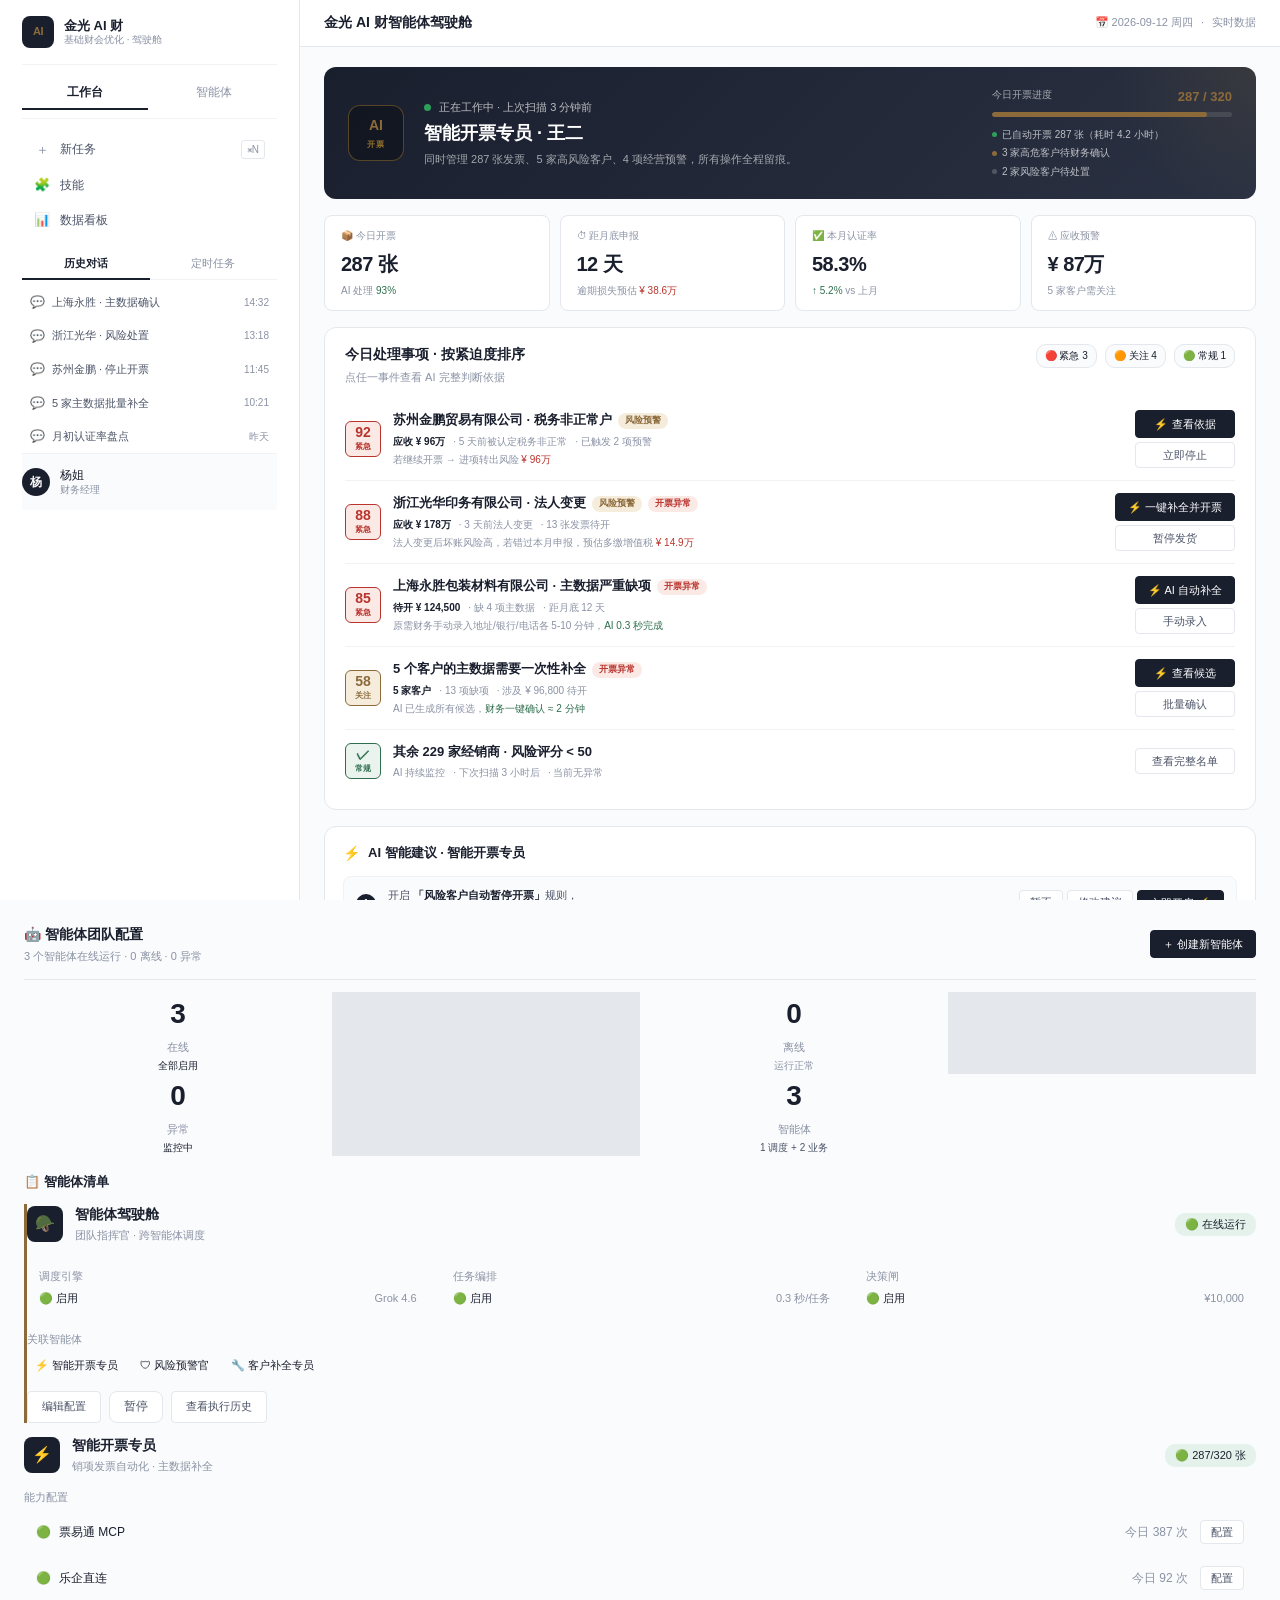
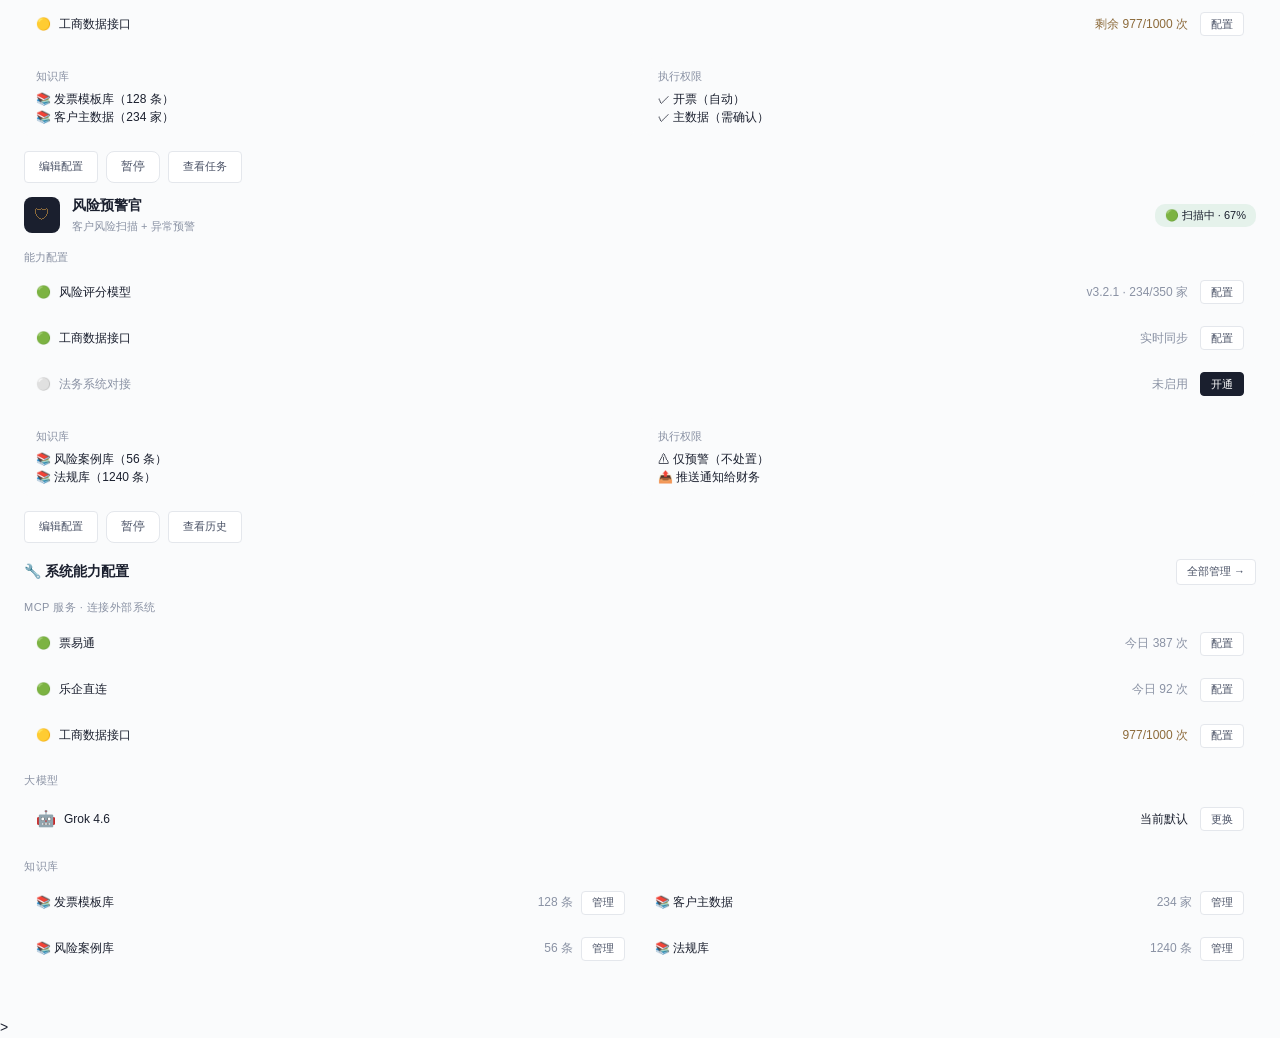
==== demos/jinguang.html @ 971f6abb "金光集团 AI 财会优化 Demo 3 个核心场景（参考 2026-09-02 会议纪要）： 1. 客户信息补全（智能开票专员） 2. 自动开票（智能开票专员） 3. 公司风险监控（风险预警官）  技" ====
<!DOCTYPE html>
<html lang="zh-CN">
<head>
<meta charset="UTF-8" />
<meta name="viewport" content="width=device-width, initial-scale=1.0" />
<title>金光集团 · 基础财会优化 Demo</title>
<link rel="stylesheet" href="../shared/style.css" />
<style>
/* ========== 左右分栏布局 ========== */
.demo-layout {
  display: grid;
  grid-template-columns: 300px 1fr;
  height: calc(100vh - 0px);
  background: var(--canvas);
}

/* ===== 左侧栏 ===== */
.demo-sidebar {
  background: var(--paper);
  border-right: 1px solid var(--line);
  display: flex;
  flex-direction: column;
  overflow-y: auto;
  padding: 0 22px;
}
.sidebar-brand {
  padding: 16px 0;
  border-bottom: 1px solid var(--line-2);
  display: flex; align-items: center; gap: 10px;
}
.sidebar-brand-icon {
  width: 32px; height: 32px;
  background: var(--ink-1);
  border-radius: 8px;
  display: flex; align-items: center; justify-content: center;
  color: var(--brass);
  font-size: 11px; font-weight: 700;
  letter-spacing: -0.5px;
}
.sidebar-brand-text { display: flex; flex-direction: column; line-height: 1.2; }
.sidebar-brand-name { font-size: 13px; font-weight: 600; color: var(--ink-1); }
.sidebar-brand-sub { font-size: 10px; color: var(--ink-3); margin-top: 1px; }

.workspace-shortcuts {
  padding: 10px 0 4px;
  display: flex;
  flex-direction: column;
  gap: 1px;
}
.shortcut-item {
  display: flex;
  align-items: center;
  gap: 10px;
  padding: 7px 12px;
  border-radius: var(--r);
  font-size: 12px;
  color: var(--ink-2);
  cursor: pointer;
  transition: all 0.15s;
}
.shortcut-item:hover {
  background: var(--canvas);
  color: var(--ink-1);
}
.shortcut-icon {
  width: 16px;
  text-align: center;
  font-size: 13px;
  color: var(--ink-3);
  flex-shrink: 0;
}
.shortcut-item:hover .shortcut-icon { color: var(--ink-1); }
.shortcut-text {
  flex: 1;
  white-space: nowrap;
  overflow: hidden;
  text-overflow: ellipsis;
}
.shortcut-kbd {
  font-size: 10px;
  color: var(--ink-3);
  padding: 1px 5px;
  border: 1px solid var(--line);
  border-radius: 3px;
  background: var(--paper);
  flex-shrink: 0;
}

/* 工作台子切换：历史对话 / 定时任务 */
.sidebar-subsection { padding: 8px 0 0; }
.subsection-tabs {
  display: flex;
  gap: 0;
  border-bottom: 1px solid var(--line-2);
  margin-bottom: 6px;
}
.sub-tab {
  flex: 1;
  padding: 6px 0;
  font-size: 11px;
  color: var(--ink-3);
  text-align: center;
  cursor: pointer;
  border-bottom: 2px solid transparent;
  margin-bottom: -1px;
}
.sub-tab:hover { color: var(--ink-2); }
.sub-tab.active {
  color: var(--ink-1);
  font-weight: 600;
  border-bottom-color: var(--ink-1);
}
.sub-tab-panel { display: flex; flex-direction: column; gap: 1px; }
.sub-tab-panel:not(.active) { display: none; }
.sub-tab-item {
  display: flex;
  align-items: center;
  gap: 8px;
  padding: 7px 8px;
  border-radius: var(--r-sm);
  font-size: 11px;
  color: var(--ink-2);
  cursor: pointer;
  transition: all 0.15s;
}
.sub-tab-item:hover { background: var(--canvas); color: var(--ink-1); }
.sub-tab-icon {
  font-size: 12px;
  width: 14px;
  text-align: center;
  flex-shrink: 0;
}
.sub-tab-item > span:nth-child(2) {
  flex: 1;
  white-space: nowrap;
  overflow: hidden;
  text-overflow: ellipsis;
}
.sub-tab-time {
  font-size: 10px;
  color: var(--ink-3);
  flex-shrink: 0;
}

.sidebar-mode {
  padding: 12px 0 8px;
  display: flex; gap: 4px;
  background: transparent;
  border-bottom: 1px solid var(--line-2);
  margin-bottom: 4px;
}
.mode-btn {
  flex: 1;
  padding: 6px 0;
  font-size: 12px;
  background: transparent;
  border: none;
  border-bottom: 2px solid transparent;
  border-radius: 0;
  cursor: pointer;
  color: var(--ink-3);
  text-align: center;
  font-weight: 500;
}
.mode-btn.active {
  background: transparent;
  border-bottom-color: var(--ink-1);
  color: var(--ink-1);
  font-weight: 600;
}

.sidebar-section {
  padding: 14px 0 6px;
  font-size: 10px;
  color: var(--ink-3);
  letter-spacing: 0.5px;
  text-transform: uppercase;
  font-weight: 600;
}

.agent-list {
  padding: 0 8px;
  display: flex; flex-direction: column; gap: 2px;
}
.agent-item {
  display: flex; align-items: center; gap: 10px;
  padding: 10px 8px;
  border-radius: var(--r);
  cursor: pointer;
  transition: all 0.15s;
  position: relative;
}
.agent-item:hover { background: var(--canvas); }
.agent-item.active {
  background: var(--line-2);
}
.agent-item.active::before {
  content: '';
  position: absolute;
  left: 0; top: 8px; bottom: 8px;
  width: 3px;
  background: var(--ink-1);
  border-radius: 0 2px 2px 0;
}
.agent-item-icon {
  width: 32px; height: 32px;
  border-radius: var(--r-sm);
  background: var(--canvas);
  display: flex; align-items: center; justify-content: center;
  font-size: 16px;
  flex-shrink: 0;
}
.agent-item-info { flex: 1; min-width: 0; }
.agent-item-name {
  font-size: 12px; font-weight: 600;
  color: var(--ink-1);
  white-space: nowrap;
  overflow: hidden;
  text-overflow: ellipsis;
}
.agent-item-sub {
  font-size: 10px;
  color: var(--ink-3);
  margin-top: 1px;
  white-space: nowrap;
  overflow: hidden;
  text-overflow: ellipsis;
}

.sidebar-tool-list {
  padding: 0 8px;
  margin-top: auto;
  display: flex; flex-direction: column; gap: 2px;
}
.tool-item {
  display: flex; align-items: center; gap: 10px;
  padding: 8px 8px;
  border-radius: var(--r);
  cursor: pointer;
  font-size: 12px;
  color: var(--ink-2);
  transition: all 0.15s;
}
.tool-item:hover { background: var(--canvas); color: var(--ink-1); }
.tool-item-icon {
  font-size: 14px;
  width: 18px;
  text-align: center;
}

.sidebar-user {
  padding: 14px 0;
  border-top: 1px solid var(--line-2);
  display: flex; align-items: center; gap: 10px;
  background: var(--canvas);
}
.sidebar-user-avatar {
  width: 28px; height: 28px;
  border-radius: 14px;
  background: var(--ink-1);
  color: var(--paper);
  display: flex; align-items: center; justify-content: center;
  font-size: 12px; font-weight: 600;
}
.sidebar-user-info { flex: 1; line-height: 1.2; }
.sidebar-user-name { font-size: 12px; color: var(--ink-1); font-weight: 500; }
.sidebar-user-role { font-size: 10px; color: var(--ink-3); margin-top: 1px; }

/* ===== 右侧主区域 ===== */
.demo-main {
  display: flex; flex-direction: column;
  overflow: hidden;
  background: var(--canvas);
}

.main-toolbar {
  background: var(--paper);
  border-bottom: 1px solid var(--line);
  padding: 12px 24px;
  display: flex; align-items: center; justify-content: space-between;
  flex-shrink: 0;
}
.main-toolbar-left { display: flex; align-items: center; gap: 12px; }
.main-toolbar-back {
  display: inline-flex; align-items: center; gap: 6px;
  font-size: 12px; color: var(--ink-2);
  cursor: pointer; padding: 5px 10px;
  border-radius: var(--r-sm);
  border: 1px solid var(--line);
  background: var(--paper);
  text-decoration: none;
}
.main-toolbar-back:hover { color: var(--ink-1); border-color: var(--ink-1); }
.main-toolbar-title {
  font-size: 14px; font-weight: 600; color: var(--ink-1);
}
.main-toolbar-title .accent { color: var(--brass); }
.main-toolbar-meta {
  font-size: 11px; color: var(--ink-3);
  display: flex; gap: 8px;
  align-items: center;
}

.main-content {
  flex: 1;
  overflow-y: auto;
  padding: 20px 24px;
}

/* 视图面板容器 */
.agent-panel, .view-panel { display: none; }
.agent-panel.active, .view-panel.active { display: block; animation: fade 0.2s; }
.views-container { display: contents; }
@keyframes fade { from { opacity: 0; } to { opacity: 1; } }

/* 智能体状态卡（驾驶舱核心） */
.agent-card {
  background: linear-gradient(135deg, #1a1f2e 0%, #2a3142 100%);
  color: var(--paper);
  border-radius: var(--r-lg);
  padding: 20px 24px;
  margin-bottom: 16px;
  display: grid;
  grid-template-columns: auto 1fr auto;
  gap: 20px;
  align-items: center;
  position: relative;
  overflow: hidden;
}
.agent-card::before {
  content: '';
  position: absolute; top: 0; right: 0;
  width: 200px; height: 100%;
  background: radial-gradient(circle at top right, rgba(242,178,51,0.08), transparent 60%);
  pointer-events: none;
}
.agent-avatar {
  width: 56px; height: 56px;
  border-radius: var(--r-lg);
  background: rgba(0,0,0,0.3);
  border: 1px solid rgba(242,178,51,0.3);
  display: flex; flex-direction: column;
  align-items: center; justify-content: center;
  color: var(--brass); font-size: 14px; font-weight: 700;
  flex-shrink: 0; position: relative; z-index: 1;
}
.agent-avatar-sub {
  font-size: 8px; color: rgba(242,178,51,0.6);
  letter-spacing: 1px; margin-top: 2px;
}
.agent-info { position: relative; z-index: 1; min-width: 0; }
.agent-status-row {
  display: flex; align-items: center; gap: 8px;
  font-size: 11px; color: rgba(255,255,255,0.7);
  margin-bottom: 4px;
}
.agent-pulse {
  width: 7px; height: 7px; border-radius: 4px;
  background: #2e9e5b;
  animation: pulse 2s infinite;
}
@keyframes pulse { 0%,100% { opacity: 1; } 50% { opacity: 0.4; } }
.agent-name { font-size: 18px; font-weight: 600; color: var(--paper); margin-bottom: 3px; }
.agent-desc { font-size: 11px; color: rgba(255,255,255,0.6); line-height: 1.5; }
.agent-progress {
  position: relative; z-index: 1;
  min-width: 240px;
}
.agent-progress-label {
  font-size: 10px; color: rgba(255,255,255,0.6);
  margin-bottom: 5px;
  display: flex; justify-content: space-between;
}
.agent-progress-label b {
  color: var(--brass); font-weight: 600; font-size: 13px;
}
.agent-progress-bar {
  height: 5px; background: rgba(255,255,255,0.1);
  border-radius: 3px; overflow: hidden; margin-bottom: 10px;
}
.agent-progress-bar-fill { height: 100%; background: var(--brass); border-radius: 3px; }
.agent-subtasks { display: flex; flex-direction: column; gap: 3px; }
.agent-subtask {
  font-size: 10px; color: rgba(255,255,255,0.7);
  display: flex; align-items: center; gap: 5px;
}
.agent-subtask-dot {
  width: 5px; height: 5px; border-radius: 3px;
  background: rgba(255,255,255,0.4); flex-shrink: 0;
}
.agent-subtask-dot.done { background: #2e9e5b; }
.agent-subtask-dot.doing { background: var(--brass); }
.agent-subtask-dot.todo { background: rgba(255,255,255,0.2); }

/* 4 KPI */
.kpi-bar {
  display: grid; grid-template-columns: repeat(4, 1fr);
  gap: 10px; margin-bottom: 16px;
}
.kpi-card {
  background: var(--paper);
  border: 1px solid var(--line);
  border-radius: var(--r);
  padding: 12px 16px;
  transition: all 0.15s; cursor: pointer;
}
.kpi-card:hover { box-shadow: var(--shadow); }
.kpi-card .label {
  font-size: 10px; color: var(--ink-3); margin-bottom: 5px;
  display: flex; align-items: center; gap: 4px;
}
.kpi-card .value {
  font-size: 20px; font-weight: 600; color: var(--ink-1); letter-spacing: -0.5px;
}
.kpi-card .foot {
  font-size: 10px; color: var(--ink-3); margin-top: 3px;
}
.kpi-card .foot .danger { color: #b9342c; font-weight: 500; }
.kpi-card .foot .good { color: var(--live); font-weight: 500; }

/* 事件流 */
.events {
  background: var(--paper);
  border: 1px solid var(--line);
  border-radius: var(--r-lg);
  padding: 16px 20px;
  margin-bottom: 16px;
}
.events-header {
  display: flex; justify-content: space-between; align-items: flex-start;
  margin-bottom: 12px;
}
.events-title { font-size: 14px; font-weight: 600; color: var(--ink-1); }
.events-desc { font-size: 11px; color: var(--ink-3); margin-top: 3px; }
.events-summary { display: flex; gap: 8px; font-size: 10px; }
.events-summary span {
  padding: 3px 8px; border-radius: 10px;
  border: 1px solid var(--line); background: var(--canvas);
}

.event-card {
  display: grid;
  grid-template-columns: auto 1fr auto;
  gap: 12px;
  padding: 12px 0;
  border-bottom: 1px solid var(--line-2);
  align-items: center;
  cursor: pointer;
  transition: background 0.15s;
}
.event-card:hover { background: var(--canvas); }
.event-card:last-child { border-bottom: none; }
.event-rank {
  width: 36px; height: 36px;
  border-radius: 6px;
  display: flex; flex-direction: column;
  align-items: center; justify-content: center;
  font-weight: 700; flex-shrink: 0; font-size: 11px;
  border: 1.5px solid;
}
.event-rank.red    { border-color: #b9342c; background: #fbe9e6; color: #b9342c; }
.event-rank.orange { border-color: var(--brass); background: var(--brass-2); color: var(--brass); }
.event-rank.green  { border-color: var(--live); background: #eaf3ee; color: var(--live); }
.event-rank-num { font-size: 14px; line-height: 1; }
.event-rank-label { font-size: 8px; margin-top: 2px; letter-spacing: 0.3px; }

.event-content { min-width: 0; }
.event-title {
  font-size: 13px; font-weight: 600; color: var(--ink-1);
  margin-bottom: 3px; display: flex; align-items: center; gap: 6px;
}
.event-tag {
  font-size: 9px; padding: 1px 7px;
  border-radius: 10px; font-weight: 600;
}
.event-tag.billing { background: #fbe9e6; color: #b9342c; }
.event-tag.risk    { background: var(--brass-2); color: var(--brass); }
.event-tag.kpi     { background: #eaf3ee; color: var(--live); }
.event-meta {
  font-size: 10px; color: var(--ink-3);
  display: flex; flex-wrap: wrap; gap: 8px;
}
.event-meta b { color: var(--ink-1); font-weight: 600; }
.event-loss { font-size: 10px; color: var(--ink-3); margin-top: 3px; }
.event-loss .danger { color: #b9342c; font-weight: 500; }
.event-loss .up { color: var(--live); font-weight: 500; }

.event-actions {
  display: flex; flex-direction: column; gap: 4px; min-width: 100px;
}
.btn-primary {
  height: 28px; padding: 0 12px;
  border-radius: var(--r-sm);
  background: var(--ink-1); color: var(--paper);
  border: 1px solid var(--ink-1);
  font-size: 11px; font-weight: 500;
  cursor: pointer; transition: all 0.15s;
}
.btn-primary:hover { background: #000; }
.btn-ghost {
  height: 26px; padding: 0 10px;
  border-radius: var(--r-sm);
  background: var(--paper); color: var(--ink-2);
  border: 1px solid var(--line); font-size: 11px; cursor: pointer;
}
.btn-ghost:hover { border-color: var(--ink-1); color: var(--ink-1); }

/* AI 智能建议 */
.smart-suggest {
  background: var(--paper);
  border: 1px solid var(--line);
  border-radius: var(--r-lg);
  padding: 16px 18px;
}
.smart-suggest-header {
  display: flex; align-items: center; gap: 8px; margin-bottom: 12px;
}
.smart-suggest-icon { font-size: 14px; }
.smart-suggest-title { font-size: 13px; font-weight: 600; color: var(--ink-1); }
.smart-suggest-list { display: flex; flex-direction: column; gap: 6px; }
.suggest-item {
  background: var(--canvas);
  border: 1px solid var(--line-2);
  border-radius: var(--r);
  padding: 10px 12px;
  display: grid;
  grid-template-columns: auto 1fr auto;
  gap: 12px; align-items: center;
}
.suggest-num {
  width: 20px; height: 20px;
  border-radius: 10px;
  background: var(--ink-1); color: var(--paper);
  display: flex; align-items: center; justify-content: center;
  font-size: 10px; font-weight: 600; flex-shrink: 0;
}
.suggest-text { font-size: 11px; color: var(--ink-2); line-height: 1.5; }
.suggest-text b { color: var(--ink-1); font-weight: 600; }
.suggest-actions { display: flex; gap: 4px; }

/* AI 依据 Modal */
.modal-mask {
  position: fixed; inset: 0;
  background: rgba(0,0,0,0.4);
  z-index: 100;
  display: none;
  align-items: center;
  justify-content: center;
}
.modal-mask.open { display: flex; animation: mask-in 0.2s; }
@keyframes mask-in { from { opacity: 0; } to { opacity: 1; } }
.modal {
  background: var(--paper);
  border-radius: var(--r-lg);
  width: 720px;
  max-height: 80vh;
  display: flex; flex-direction: column;
  overflow: hidden;
}
.modal-header {
  padding: 16px 20px;
  border-bottom: 1px solid var(--line-2);
  display: flex; justify-content: space-between; align-items: flex-start;
}
.modal-title { font-size: 14px; font-weight: 600; color: var(--ink-1); }
.modal-sub { font-size: 11px; color: var(--ink-3); margin-top: 3px; }
.modal-close {
  width: 28px; height: 28px;
  border-radius: var(--r-sm);
  background: transparent;
  border: 1px solid var(--line);
  color: var(--ink-2);
  cursor: pointer; font-size: 14px;
  display: flex; align-items: center; justify-content: center;
}
.modal-body { padding: 16px 20px; overflow-y: auto; flex: 1; }
.evidence-summary {
  background: var(--canvas); border-radius: var(--r);
  padding: 12px 14px; margin-bottom: 12px;
}
.evidence-summary-title {
  font-size: 11px; font-weight: 600; color: var(--ink-3);
  letter-spacing: 0.3px; margin-bottom: 6px;
}
.evidence-summary-text {
  font-size: 12px; color: var(--ink-1);
  line-height: 1.6; margin-bottom: 8px;
}
.evidence-confidence {
  display: flex; align-items: center; gap: 8px; font-size: 10px;
}
.confidence-tag {
  padding: 2px 8px; border-radius: 10px;
  background: #eaf3ee; color: var(--live); font-weight: 600;
}
.confidence-bar { flex: 1; height: 4px; background: var(--line-2); border-radius: 2px; overflow: hidden; }
.confidence-bar-fill { height: 100%; background: var(--live); border-radius: 2px; }

.evidence-chain { margin-bottom: 12px; }
.evidence-chain-title {
  font-size: 11px; font-weight: 600; color: var(--ink-3);
  letter-spacing: 0.3px; margin-bottom: 8px;
}
.evidence-step {
  display: grid; grid-template-columns: auto 1fr; gap: 10px;
  padding: 8px 10px; background: var(--canvas);
  border-radius: var(--r); margin-bottom: 5px; font-size: 11px;
}
.evidence-step-num {
  width: 20px; height: 20px;
  border-radius: 10px;
  background: var(--paper); border: 1px solid var(--line);
  display: flex; align-items: center; justify-content: center;
  font-weight: 600; color: var(--ink-2);
  font-size: 10px; flex-shrink: 0;
}
.evidence-step-content .label { font-weight: 600; color: var(--ink-1); margin-bottom: 1px; }
.evidence-step-content .detail { color: var(--ink-3); font-size: 10px; }

.evidence-sources { display: flex; flex-wrap: wrap; gap: 4px; }
.source-chip {
  font-size: 10px; padding: 2px 7px;
  background: var(--canvas);
  border: 1px solid var(--line);
  border-radius: 10px; color: var(--ink-2);
}
.evidence-related {
  margin-top: 10px; padding: 8px 10px;
  background: var(--canvas); border-radius: var(--r);
  font-size: 10px; color: var(--ink-3);
}

.modal-footer {
  padding: 12px 20px;
  border-top: 1px solid var(--line-2);
  display: flex; justify-content: flex-end; gap: 6px;
}
.btn-cancel {
  height: 32px; padding: 0 14px;
  border-radius: var(--r);
  background: var(--paper);
  border: 1px solid var(--line);
  color: var(--ink-2);
  cursor: pointer; font-size: 12px;
}
.btn-cancel:hover { border-color: var(--ink-1); color: var(--ink-1); }
</style>
</head>
<body>

<div class="container" style="padding: 0; max-width: none;">

<div class="demo-layout">

  <!-- ===== 左侧栏 ===== -->
  <aside class="demo-sidebar">
    <div class="sidebar-brand">
      <div class="sidebar-brand-icon">AI</div>
      <div class="sidebar-brand-text">
        <span class="sidebar-brand-name">金光 AI 财</span>
        <span class="sidebar-brand-sub">基础财会优化 · 驾驶舱</span>
      </div>
    </div>

    <div class="sidebar-mode">
      <div class="mode-btn active" data-mode="work">工作台</div>
      <div class="mode-btn" data-mode="agent">智能体</div>
    </div>

    <div class="workspace-shortcuts" data-mode-content="work">
      <div class="shortcut-item" data-view="new-task"><span class="shortcut-icon">＋</span><span class="shortcut-text">新任务</span><span class="shortcut-kbd">⌘N</span></div>
      <div class="shortcut-item" data-view="skill"><span class="shortcut-icon">🧩</span><span class="shortcut-text">技能</span></div>
      <div class="shortcut-item" data-view="data-board"><span class="shortcut-icon">📊</span><span class="shortcut-text">数据看板</span></div>
    </div>

    <!-- 工作台子切换：历史对话 / 定时任务 -->
    <div class="sidebar-subsection">
      <div class="subsection-tabs" data-mode-content="work">
        <div class="sub-tab active" data-subtab="history">历史对话</div>
        <div class="sub-tab" data-subtab="schedule">定时任务</div>
      </div>
      <div class="sub-tab-panel active" data-subpanel="history" data-mode-content="work">
        <div class="sub-tab-item" data-view="history-1"><span class="sub-tab-icon">💬</span><span>上海永胜 · 主数据确认</span><span class="sub-tab-time">14:32</span></div>
        <div class="sub-tab-item" data-view="history-2"><span class="sub-tab-icon">💬</span><span>浙江光华 · 风险处置</span><span class="sub-tab-time">13:18</span></div>
        <div class="sub-tab-item" data-view="history-3"><span class="sub-tab-icon">💬</span><span>苏州金鹏 · 停止开票</span><span class="sub-tab-time">11:45</span></div>
        <div class="sub-tab-item" data-view="history-4"><span class="sub-tab-icon">💬</span><span>5 家主数据批量补全</span><span class="sub-tab-time">10:21</span></div>
        <div class="sub-tab-item" data-view="history-5"><span class="sub-tab-icon">💬</span><span>月初认证率盘点</span><span class="sub-tab-time">昨天</span></div>
      </div>
      <div class="sub-tab-panel" data-subpanel="schedule" data-mode-content="work" style="display:none;">
        <div class="sub-tab-item" data-view="schedule-1"><span class="sub-tab-icon">⏰</span><span>每日风险扫描</span><span class="sub-tab-time">每天 09:00</span></div>
        <div class="sub-tab-item" data-view="schedule-2"><span class="sub-tab-icon">⏰</span><span>周末应收提醒</span><span class="sub-tab-time">每周五 17:00</span></div>
        <div class="sub-tab-item" data-view="schedule-3"><span class="sub-tab-icon">⏰</span><span>月度合规报告</span><span class="sub-tab-time">每月 1 号</span></div>
        <div class="sub-tab-item" data-view="schedule-4"><span class="sub-tab-icon">⏰</span><span>季度税务预警</span><span class="sub-tab-time">每季度</span></div>
      </div>
    </div>

    <div class="sidebar-section" data-mode-section="agent" style="display: none; padding-top: 12px;">智能体</div>
    <div class="agent-list" data-mode-content="agent" style="display: none;">
      <div class="agent-item" data-agent="agent-cockpit" data-view="agent-cockpit" style="margin-bottom: 8px;">
        <div class="agent-item-icon">🪖</div>
        <div class="agent-item-info">
          <div class="agent-item-name" style="font-weight: 600;">智能体驾驶舱</div>
          <div class="agent-item-sub">4 单待确认</div>
        </div>
      </div>
      <div style="height: 1px; background: var(--line); margin: 14px 0 4px 0;"></div>
      <div class="sidebar-section-title" style="margin-top: 0; margin-bottom: 8px;">业务智能体</div>
      <div class="agent-item active" data-agent="agent-billing" data-view="agent-billing">
        <div class="agent-item-icon">⚡</div>
        <div class="agent-item-info">
          <div class="agent-item-name">智能开票专员</div>
          <div class="agent-item-sub">今日 287 张</div>
        </div>
      </div>
      <div class="agent-item" data-agent="agent-risk" data-view="agent-risk">
        <div class="agent-item-icon">🛡</div>
        <div class="agent-item-info">
          <div class="agent-item-name">风险预警官</div>
          <div class="agent-item-sub">5 家预警</div>
        </div>
      </div>
    </div>

    <div class="sidebar-tool-list" data-mode-content="agent" style="display: none; padding-top: 10px; border-top: 1px solid var(--line);">
      <div class="tool-item" data-view="tool-mgr" style="color: var(--ink-3); font-size: 12px;"><span class="tool-item-icon" style="opacity: 0.6;">⚙</span>智能体管理</div>
    </div>

    <div class="sidebar-user">
      <div class="sidebar-user-avatar">杨</div>
      <div class="sidebar-user-info">
        <div class="sidebar-user-name">杨姐</div>
        <div class="sidebar-user-role">财务经理</div>
      </div>
    </div>
  </aside>

  <!-- ===== 右侧主区域 ===== -->
  <main class="demo-main">
    <div class="main-toolbar">
      <div class="main-toolbar-left">
        <div class="main-toolbar-title" id="main-title">金光 AI 财智能体驾驶舱</div>
      </div>
      <div class="main-toolbar-meta">
        <span>📅 2026-09-12 周四</span>
        <span>·</span>
        <span>实时数据</span>
      </div>
    </div>

    <div class="main-content">
      <div class="views-container">
      <!-- ===== Panel 1: 智能开票专员 ===== -->
      <div class="agent-panel active" data-view-panel="agent-billing">

        <!-- 智能体状态卡 -->
        <div class="agent-card">
          <div class="agent-avatar">
            AI
            <div class="agent-avatar-sub">开票</div>
          </div>
          <div class="agent-info">
            <div class="agent-status-row">
              <span class="agent-pulse"></span>
              <span>正在工作中 · 上次扫描 3 分钟前</span>
            </div>
            <div class="agent-name">智能开票专员 · 王二</div>
            <div class="agent-desc">同时管理 287 张发票、5 家高风险客户、4 项经营预警，所有操作全程留痕。</div>
          </div>
          <div class="agent-progress">
            <div class="agent-progress-label">
              <span>今日开票进度</span>
              <span><b>287 / 320</b></span>
            </div>
            <div class="agent-progress-bar">
              <div class="agent-progress-bar-fill" style="width: 89.7%;"></div>
            </div>
            <div class="agent-subtasks">
              <div class="agent-subtask"><span class="agent-subtask-dot done"></span>已自动开票 287 张（耗时 4.2 小时）</div>
              <div class="agent-subtask"><span class="agent-subtask-dot doing"></span>3 家高危客户待财务确认</div>
              <div class="agent-subtask"><span class="agent-subtask-dot todo"></span>2 家风险客户待处置</div>
            </div>
          </div>
        </div>

        <!-- KPI -->
        <div class="kpi-bar">
          <div class="kpi-card">
            <div class="label">📦 今日开票</div>
            <div class="value">287 张</div>
            <div class="foot">AI 处理 <span class="good">93%</span></div>
          </div>
          <div class="kpi-card">
            <div class="label">⏱ 距月底申报</div>
            <div class="value">12 天</div>
            <div class="foot">逾期损失预估 <span class="danger">¥ 38.6万</span></div>
          </div>
          <div class="kpi-card">
            <div class="label">✅ 本月认证率</div>
            <div class="value">58.3%</div>
            <div class="foot"><span class="good">↑ 5.2%</span> vs 上月</div>
          </div>
          <div class="kpi-card">
            <div class="label">⚠ 应收预警</div>
            <div class="value">¥ 87万</div>
            <div class="foot">5 家客户需关注</div>
          </div>
        </div>

        <!-- 事件流（按评分） -->
        <div class="events">
          <div class="events-header">
            <div>
              <div class="events-title">今日处理事项 · 按紧迫度排序</div>
              <div class="events-desc">点任一事件查看 AI 完整判断依据</div>
            </div>
            <div class="events-summary">
              <span>🔴 紧急 3</span>
              <span>🟠 关注 4</span>
              <span>🟢 常规 1</span>
            </div>
          </div>

          <div class="event-card" data-event="event-1">
            <div class="event-rank red"><div class="event-rank-num">92</div><div class="event-rank-label">紧急</div></div>
            <div class="event-content">
              <div class="event-title">
                苏州金鹏贸易有限公司 · 税务非正常户
                <span class="event-tag risk">风险预警</span>
              </div>
              <div class="event-meta">
                <span><b>应收 ¥ 96万</b></span><span>· 5 天前被认定税务非正常</span><span>· 已触发 2 项预警</span>
              </div>
              <div class="event-loss">若继续开票 → 进项转出风险 <span class="danger">¥ 96万</span></div>
            </div>
            <div class="event-actions">
              <button class="btn-primary" onclick="event.stopPropagation(); openModal('event-1')">⚡ 查看依据</button>
              <button class="btn-ghost">立即停止</button>
            </div>
          </div>

          <div class="event-card" data-event="event-2">
            <div class="event-rank red"><div class="event-rank-num">88</div><div class="event-rank-label">紧急</div></div>
            <div class="event-content">
              <div class="event-title">
                浙江光华印务有限公司 · 法人变更
                <span class="event-tag risk">风险预警</span>
                <span class="event-tag billing">开票异常</span>
              </div>
              <div class="event-meta">
                <span><b>应收 ¥ 178万</b></span><span>· 3 天前法人变更</span><span>· 13 张发票待开</span>
              </div>
              <div class="event-loss">法人变更后坏账风险高，若错过本月申报，预估多缴增值税 <span class="danger">¥ 14.9万</span></div>
            </div>
            <div class="event-actions">
              <button class="btn-primary" onclick="event.stopPropagation(); openModal('event-2')">⚡ 一键补全并开票</button>
              <button class="btn-ghost">暂停发货</button>
            </div>
          </div>

          <div class="event-card" data-event="event-3">
            <div class="event-rank red"><div class="event-rank-num">85</div><div class="event-rank-label">紧急</div></div>
            <div class="event-content">
              <div class="event-title">
                上海永胜包装材料有限公司 · 主数据严重缺项
                <span class="event-tag billing">开票异常</span>
              </div>
              <div class="event-meta">
                <span><b>待开 ¥ 124,500</b></span><span>· 缺 4 项主数据</span><span>· 距月底 12 天</span>
              </div>
              <div class="event-loss">原需财务手动录入地址/银行/电话各 5-10 分钟，<span class="up">AI 0.3 秒完成</span></div>
            </div>
            <div class="event-actions">
              <button class="btn-primary" onclick="event.stopPropagation(); openModal('event-3')">⚡ AI 自动补全</button>
              <button class="btn-ghost">手动录入</button>
            </div>
          </div>

          <div class="event-card" data-event="event-7">
            <div class="event-rank orange"><div class="event-rank-num">58</div><div class="event-rank-label">关注</div></div>
            <div class="event-content">
              <div class="event-title">
                5 个客户的主数据需要一次性补全
                <span class="event-tag billing">开票异常</span>
              </div>
              <div class="event-meta">
                <span><b>5 家客户</b></span><span>· 13 项缺项</span><span>· 涉及 ¥ 96,800 待开</span>
              </div>
              <div class="event-loss">AI 已生成所有候选，<span class="up">财务一键确认 ≈ 2 分钟</span></div>
            </div>
            <div class="event-actions">
              <button class="btn-primary" onclick="event.stopPropagation(); openModal('event-7')">⚡ 查看候选</button>
              <button class="btn-ghost">批量确认</button>
            </div>
          </div>

          <div class="event-card" data-event="event-safe">
            <div class="event-rank green"><div class="event-rank-num">✓</div><div class="event-rank-label">常规</div></div>
            <div class="event-content">
              <div class="event-title">其余 229 家经销商 · 风险评分 &lt; 50</div>
              <div class="event-meta">
                <span>AI 持续监控</span><span>· 下次扫描 3 小时后</span><span>· 当前无异常</span>
              </div>
            </div>
            <div class="event-actions"><button class="btn-ghost">查看完整名单</button></div>
          </div>
        </div>

        <!-- AI 智能建议 -->
        <div class="smart-suggest">
          <div class="smart-suggest-header">
            <span class="smart-suggest-icon">⚡</span>
            <span class="smart-suggest-title">AI 智能建议 · 智能开票专员</span>
          </div>
          <div class="smart-suggest-list">
            <div class="suggest-item">
              <div class="suggest-num">1</div>
              <div class="suggest-text">开启 <b>「风险客户自动暂停开票」</b>规则，<br>法人变更/税务异常的经销商自动暂停开票</div>
              <div class="suggest-actions">
                <button class="btn-ghost">暂不</button>
                <button class="btn-ghost">修改建议</button>
                <button class="btn-primary">立即开启 ⚡</button>
              </div>
            </div>
            <div class="suggest-item">
              <div class="suggest-num">2</div>
              <div class="suggest-text">一键处理 <b>3 家高危客户</b>，<br>预计可挽回损失 <b>¥ 33.7万</b></div>
              <div class="suggest-actions">
                <button class="btn-ghost">暂不</button>
                <button class="btn-primary">一键处理 ⚡</button>
              </div>
            </div>
          </div>
        </div>

      </div>

      <!-- ===== Panel 2: 风险预警官 ===== -->
      <div class="agent-panel" data-view-panel="agent-risk">

        <div class="agent-card">
          <div class="agent-avatar">
            AI
            <div class="agent-avatar-sub">风险</div>
          </div>
          <div class="agent-info">
            <div class="agent-status-row">
              <span class="agent-pulse"></span>
              <span>扫描中 · 已覆盖 234 家经销商</span>
            </div>
            <div class="agent-name">风险预警官 · 陈三</div>
            <div class="agent-desc">7×24 监控下游客户司法/税务/工商异常，触发预警自动通知并启动回款保护。</div>
          </div>
          <div class="agent-progress">
            <div class="agent-progress-label">
              <span>本月风险扫描</span>
              <span><b>234 / 234</b></span>
            </div>
            <div class="agent-progress-bar">
              <div class="agent-progress-bar-fill" style="width: 100%;"></div>
            </div>
            <div class="agent-subtasks">
              <div class="agent-subtask"><span class="agent-subtask-dot done"></span>已扫描 234 家经销商</div>
              <div class="agent-subtask"><span class="agent-subtask-dot doing"></span>5 家高风险待处置</div>
              <div class="agent-subtask"><span class="agent-subtask-dot todo"></span>本月挽回 ¥87万</div>
            </div>
          </div>
        </div>

        <div class="kpi-bar">
          <div class="kpi-card">
            <div class="label">🏢 本月扫描</div>
            <div class="value">234 家</div>
            <div class="foot">经销商 234 · 上游 87</div>
          </div>
          <div class="kpi-card">
            <div class="label">🔴 高风险</div>
            <div class="value">5 家</div>
            <div class="foot">触发预警已发通知</div>
          </div>
          <div class="kpi-card">
            <div class="label">⏱ 距上次扫描</div>
            <div class="value">3 小时</div>
            <div class="foot">AI 7×24 持续监控</div>
          </div>
          <div class="kpi-card">
            <div class="label">💰 本月挽回</div>
            <div class="value">¥ 87万</div>
            <div class="foot"><span class="good">↑ 3.2x 投入</span></div>
          </div>
        </div>

        <div class="events">
          <div class="events-header">
            <div>
              <div class="events-title">高风险客户 · 立即处置</div>
              <div class="events-desc">按风险评分排序，5 家已触发预警</div>
            </div>
            <div class="events-summary">
              <span>🔴 高危 2</span>
              <span>🟠 关注 1</span>
              <span>🟢 常规 1</span>
            </div>
          </div>

          <div class="event-card" data-event="event-1">
            <div class="event-rank red"><div class="event-rank-num">92</div><div class="event-rank-label">紧急</div></div>
            <div class="event-content">
              <div class="event-title">
                苏州金鹏贸易有限公司 · 税务非正常户
                <span class="event-tag risk">风险预警</span>
              </div>
              <div class="event-meta">
                <span><b>应收 ¥ 96万</b></span><span>· 5 天前被认定税务非正常</span><span>· 已触发 2 项预警</span>
              </div>
              <div class="event-loss">若坏账，预估损失 <span class="danger">¥ 96万</span></div>
            </div>
            <div class="event-actions">
              <button class="btn-primary" onclick="event.stopPropagation(); openModal('event-1')">⚡ 查看依据</button>
              <button class="btn-ghost">立即停止</button>
            </div>
          </div>

          <div class="event-card" data-event="event-2">
            <div class="event-rank red"><div class="event-rank-num">88</div><div class="event-rank-label">紧急</div></div>
            <div class="event-content">
              <div class="event-title">
                浙江光华印务有限公司 · 法人变更
                <span class="event-tag risk">风险预警</span>
              </div>
              <div class="event-meta">
                <span><b>应收 ¥ 178万</b></span><span>· 3 天前法人变更</span><span>· 已触发 2 项预警</span>
              </div>
              <div class="event-loss">法人变更后坏账风险高，若错过本月申报，预估多缴增值税 <span class="danger">¥ 14.9万</span></div>
            </div>
            <div class="event-actions">
              <button class="btn-primary" onclick="event.stopPropagation(); openModal('event-2')">⚡ 查看依据</button>
              <button class="btn-ghost">暂停发货</button>
            </div>
          </div>

          <div class="event-card" data-event="event-5">
            <div class="event-rank orange"><div class="event-rank-num">68</div><div class="event-rank-label">关注</div></div>
            <div class="event-content">
              <div class="event-title">
                上海林达纸业有限公司 · 经营异常
                <span class="event-tag risk">风险预警</span>
              </div>
              <div class="event-meta">
                <span>应收 <b>¥ 42万</b></span><span>· 1 周前被列入经营异常</span><span>· 暂未触发坏账预警</span>
              </div>
              <div class="event-loss">建议密切关注 30 天，<span class="up">可挽回 92% 应收</span></div>
            </div>
            <div class="event-actions">
              <button class="btn-primary" onclick="event.stopPropagation(); openModal('event-5')">⚡ 持续监控</button>
              <button class="btn-ghost">生成报告</button>
            </div>
          </div>

          <div class="event-card" data-event="event-safe">
            <div class="event-rank green"><div class="event-rank-num">✓</div><div class="event-rank-label">常规</div></div>
            <div class="event-content">
              <div class="event-title">其余 229 家经销商 · 风险评分 &lt; 50</div>
              <div class="event-meta">
                <span>AI 持续监控</span><span>· 下次扫描 3 小时后</span><span>· 当前无异常</span>
              </div>
            </div>
            <div class="event-actions"><button class="btn-ghost">查看完整名单</button></div>
          </div>
        </div>

        <div class="smart-suggest">
          <div class="smart-suggest-header">
            <span class="smart-suggest-icon">⚡</span>
            <span class="smart-suggest-title">AI 智能建议 · 风险预警官</span>
          </div>
          <div class="smart-suggest-list">
            <div class="suggest-item">
              <div class="suggest-num">1</div>
              <div class="suggest-text">立即停止与 <b>2 家高危客户</b> 合作，<br>浙江光华 + 苏州金鹏，建议暂停发货并启动回款保护</div>
              <div class="suggest-actions">
                <button class="btn-ghost">暂不</button>
                <button class="btn-primary">一键暂停发货 ⚡</button>
              </div>
            </div>
            <div class="suggest-item">
              <div class="suggest-num">2</div>
              <div class="suggest-text">为 <b>3 家高风险客户</b> 自动调整账期（90天→30天），<br>预估可挽回 <b>¥ 87万</b></div>
              <div class="suggest-actions">
                <button class="btn-ghost">暂不</button>
                <button class="btn-primary">调整账期</button>
              </div>
            </div>
            <div class="suggest-item">
              <div class="suggest-num">3</div>
              <div class="suggest-text">开启 <b>「动态风险扫描」</b>，从月度改为每日，<br>捕捉异常变 <b>更早 7 天</b></div>
              <div class="suggest-actions">
                <button class="btn-ghost">暂不</button>
                <button class="btn-ghost">修改建议</button>
                <button class="btn-primary">立即开启</button>
              </div>
            </div>
          </div>
        </div>

      </div>

      <!-- ===== Panel 3: 经营驾驶舱 ===== -->
      <div class="agent-panel" data-view-panel="agent-kpi">

        <div class="agent-card">
          <div class="agent-avatar">
            AI
            <div class="agent-avatar-sub">经营</div>
          </div>
          <div class="agent-info">
            <div class="agent-status-row">
              <span class="agent-pulse"></span>
              <span>实时监控中 · 经营信号</span>
            </div>
            <div class="agent-name">经营驾驶舱 · 林一</div>
            <div class="agent-desc">全链路经营信号分析：采购→生产→销售→回款，异常时主动提醒管理层。</div>
          </div>
          <div class="agent-progress">
            <div class="agent-progress-label">
              <span>本月经营健康</span>
              <span><b>82.9%</b></span>
            </div>
            <div class="agent-progress-bar">
              <div class="agent-progress-bar-fill" style="width: 82.9%;"></div>
            </div>
            <div class="agent-subtasks">
              <div class="agent-subtask"><span class="agent-subtask-dot done"></span>采购 / 生产 / 销售 正常</div>
              <div class="agent-subtask"><span class="agent-subtask-dot doing"></span>回款率 -2.3pp 待分析</div>
              <div class="agent-subtask"><span class="agent-subtask-dot todo"></span>净利下降 4%</div>
            </div>
          </div>
        </div>

        <div class="kpi-bar">
          <div class="kpi-card">
            <div class="label">📊 本月净利</div>
            <div class="value">¥ 234万</div>
            <div class="foot"><span class="danger">↓ 4%</span> 销售增回款降</div>
          </div>
          <div class="kpi-card">
            <div class="label">💰 回款率</div>
            <div class="value">82.9%</div>
            <div class="foot"><span class="danger">↓ 2.3pp</span> vs 上月</div>
          </div>
          <div class="kpi-card">
            <div class="label">⚠ 应收预警</div>
            <div class="value">¥ 87万</div>
            <div class="foot">5 家客户需关注</div>
          </div>
          <div class="kpi-card">
            <div class="label">📈 本月销售</div>
            <div class="value">¥ 2.34亿</div>
            <div class="foot"><span class="good">↑ 18%</span> vs 上月</div>
          </div>
        </div>

        <div class="events">
          <div class="events-header">
            <div>
              <div class="events-title">经营预警 · 增长不收钱信号</div>
              <div class="events-desc">销售 +18% 但回款率 -2.3pp，建议立即调整账期</div>
            </div>
            <div class="events-summary">
              <span>🟠 关注 1</span>
              <span>🟢 常规 1</span>
            </div>
          </div>

          <div class="event-card" data-event="event-4">
            <div class="event-rank orange"><div class="event-rank-num">71</div><div class="event-rank-label">关注</div></div>
            <div class="event-content">
              <div class="event-title">
                本月回款率下降 2.3pp · "增长不收钱"信号
                <span class="event-tag kpi">经营预警</span>
              </div>
              <div class="event-meta">
                <span><b>销售 +18%</b></span><span>· <b>回款率 82.9%（↓2.3pp）</b></span><span>· 应收周转恶化</span>
              </div>
              <div class="event-loss">若不调整，<b>预计下月净利再降 5%</b></div>
            </div>
            <div class="event-actions">
              <button class="btn-primary" onclick="event.stopPropagation(); openModal('event-4')">⚡ 查看诊断</button>
              <button class="btn-ghost">调整账期</button>
            </div>
          </div>

          <div class="event-card" data-event="event-safe">
            <div class="event-rank green"><div class="event-rank-num">✓</div><div class="event-rank-label">常规</div></div>
            <div class="event-content">
              <div class="event-title">采购 / 生产 / 销售环节无异常</div>
              <div class="event-meta">
                <span>采购 ¥1.86亿</span><span>· 生产 12.3 万令</span><span>· 销售 ¥2.34亿</span>
              </div>
            </div>
            <div class="event-actions"><button class="btn-ghost">查看全链路</button></div>
          </div>
        </div>

        <div class="smart-suggest">
          <div class="smart-suggest-header">
            <span class="smart-suggest-icon">⚡</span>
            <span class="smart-suggest-title">AI 智能建议 · 经营驾驶舱</span>
          </div>
          <div class="smart-suggest-list">
            <div class="suggest-item">
              <div class="suggest-num">1</div>
              <div class="suggest-text">暂停与 <b>2 家高风险经销商</b> 合作，<br>预计下月回款率回升 6pp</div>
              <div class="suggest-actions">
                <button class="btn-ghost">暂不</button>
                <button class="btn-primary">查看详情 →</button>
              </div>
            </div>
            <div class="suggest-item">
              <div class="suggest-num">2</div>
              <div class="suggest-text">启用 <b>「销售-回款联动预警」</b>，<br>销售增长时自动检查应收健康</div>
              <div class="suggest-actions">
                <button class="btn-ghost">暂不</button>
                <button class="btn-ghost">修改建议</button>
                <button class="btn-primary">立即开启</button>
              </div>
            </div>
            <div class="suggest-item">
              <div class="suggest-num">3</div>
              <div class="suggest-text">AI 已生成 <b>「经营诊断报告」</b>，<br>含 5 项行动建议 + 1 页 PPT 摘要</div>
              <div class="suggest-actions">
                <button class="btn-ghost">暂不</button>
                <button class="btn-ghost">修改建议</button>
                <button class="btn-primary">查看报告</button>
              </div>
            </div>
          </div>
        </div>

      </div>

      <!-- ===== 默认视图：工作台模式（数据看板 / 智能开票专员） ===== -->
            <!-- ===== 视图：智能体驾驶舱（参考税务合伙人 v2） ===== -->
      <div class="view-panel" data-view-panel="agent-cockpit">
        <div style="padding: 24px; background: var(--canvas); height: calc(100vh - 60px); overflow-y: auto;">

          <!-- 区 1：智能体团队状态（顶部 1 长卡） -->
          <div class="dash-kpi-strip" style="padding: 18px 24px 20px;">
            <div style="display: flex; justify-content: space-between; align-items: center; margin-bottom: 14px;">
              <div>
                <div style="font-size: 14px; font-weight: 600; color: var(--ink-1);">🪖 智能体团队状态</div>
                <div style="font-size: 11px; color: var(--ink-3); margin-top: 2px;">3 个在线 · 0 离线 · 实时同步</div>
              </div>
              <button class="btn-ghost">⚙ 配置中心</button>
            </div>
            <div style="display: grid; grid-template-columns: 1fr 1fr 1fr; gap: 0; padding-top: 12px; border-top: 1px solid var(--line);">
              <div style="padding: 10px 14px; display: flex; align-items: center; gap: 12px;">
                <span style="width: 8px; height: 8px; border-radius: 4px; background: var(--success); box-shadow: 0 0 8px var(--success);"></span>
                <div style="flex: 1;">
                  <div style="font-size: 13px; font-weight: 500; color: var(--ink-1);">⚠️ 风险预警官</div>
                  <div style="font-size: 11px; color: var(--ink-3); margin-top: 2px;">集团风险扫描 · 进度 67%</div>
                </div>
                <span style="font-size: 11px; color: var(--success); background: rgba(46, 158, 91, 0.1); padding: 2px 8px; border-radius: 8px;">在线运行</span>
              </div>
              <div style="padding: 10px 14px; border-left: 1px solid var(--line); display: flex; align-items: center; gap: 12px;">
                <span style="width: 8px; height: 8px; border-radius: 4px; background: var(--success); box-shadow: 0 0 8px var(--success);"></span>
                <div style="flex: 1;">
                  <div style="font-size: 13px; font-weight: 500; color: var(--ink-1);">⚡ 智能开票专员</div>
                  <div style="font-size: 11px; color: var(--ink-3); margin-top: 2px;">自动开票 287 张 · 4.2 小时</div>
                </div>
                <span style="font-size: 11px; color: var(--success); background: rgba(46, 158, 91, 0.1); padding: 2px 8px; border-radius: 8px;">在线运行</span>
              </div>
              <div style="padding: 10px 14px; border-left: 1px solid var(--line); display: flex; align-items: center; gap: 12px;">
                <span style="width: 8px; height: 8px; border-radius: 4px; background: var(--brass);"></span>
                <div style="flex: 1;">
                  <div style="font-size: 13px; font-weight: 500; color: var(--ink-1);">🔧 客户补全专员</div>
                  <div style="font-size: 11px; color: var(--ink-3); margin-top: 2px;">待补全 5 家 · 18 项</div>
                </div>
                <span style="font-size: 11px; color: var(--brass); background: rgba(140, 106, 58, 0.12); padding: 2px 8px; border-radius: 8px;">待你确认</span>
              </div>
            </div>
          </div>

          <!-- 区 2：智能体工作卡片（3 张大卡并排） -->
          <div style="display: grid; grid-template-columns: 1fr 1fr 1fr; gap: 12px; margin-bottom: 16px;">
            <div class="dash-card" style="margin-bottom: 0; border-left: 3px solid var(--danger);">
              <div style="display: flex; justify-content: space-between; align-items: center; margin-bottom: 10px;">
                <div style="display: flex; align-items: center; gap: 8px;">
                  <span style="font-size: 18px;">⚠️</span>
                  <div style="font-size: 13px; font-weight: 600; color: var(--ink-1);">风险预警官</div>
                </div>
                <span style="font-size: 10px; color: var(--paper); background: var(--danger); padding: 2px 8px; border-radius: 8px; font-weight: 600;">高优先级</span>
              </div>
              <div style="font-size: 11px; color: var(--ink-3); margin-bottom: 4px;">今日动作</div>
              <div style="font-size: 12px; color: var(--ink-1); margin-bottom: 8px;">集团风险扫描 <span style="color: var(--ink-3);">234 / 350 家</span></div>
              <div style="font-size: 11px; color: var(--ink-3); margin-bottom: 4px;">发现</div>
              <div style="font-size: 12px; color: var(--ink-1); margin-bottom: 8px;">5 家异常，3 家高风险敞口 <b style="color: var(--danger);">¥87万</b></div>
              <div style="font-size: 11px; color: var(--ink-3); margin-bottom: 4px;">下一步</div>
              <div style="font-size: 12px; color: var(--ink-2); margin-bottom: 12px;">建议生成集团风控报告，等待你的确认</div>
              <button class="btn-primary" style="width: 100%; height: 32px;" onclick="switchView('agent-risk')">进入智能体 →</button>
            </div>

            <div class="dash-card" style="margin-bottom: 0; border-left: 3px solid var(--success);">
              <div style="display: flex; justify-content: space-between; align-items: center; margin-bottom: 10px;">
                <div style="display: flex; align-items: center; gap: 8px;">
                  <span style="font-size: 18px;">⚡</span>
                  <div style="font-size: 13px; font-weight: 600; color: var(--ink-1);">智能开票专员</div>
                </div>
                <span style="font-size: 10px; color: var(--success); background: rgba(46, 158, 91, 0.1); padding: 2px 8px; border-radius: 8px; font-weight: 600;">正常执行</span>
              </div>
              <div style="font-size: 11px; color: var(--ink-3); margin-bottom: 4px;">今日动作</div>
              <div style="font-size: 12px; color: var(--ink-1); margin-bottom: 8px;">自动开票 287 张 <span style="color: var(--ink-3);">¥324,500</span></div>
              <div style="font-size: 11px; color: var(--ink-3); margin-bottom: 4px;">发现</div>
              <div style="font-size: 12px; color: var(--ink-1); margin-bottom: 8px;">3 张需人工确认（苏州金鹏 ¥18,500 / ¥96,000）</div>
              <div style="font-size: 11px; color: var(--ink-3); margin-bottom: 4px;">下一步</div>
              <div style="font-size: 12px; color: var(--ink-2); margin-bottom: 12px;">等待财务确认后继续执行</div>
              <button class="btn-primary" style="width: 100%; height: 32px;" onclick="switchView('agent-billing')">进入智能体 →</button>
            </div>

            <div class="dash-card" style="margin-bottom: 0; border-left: 3px solid var(--brass);">
              <div style="display: flex; justify-content: space-between; align-items: center; margin-bottom: 10px;">
                <div style="display: flex; align-items: center; gap: 8px;">
                  <span style="font-size: 18px;">🔧</span>
                  <div style="font-size: 13px; font-weight: 600; color: var(--ink-1);">客户补全专员</div>
                </div>
                <span style="font-size: 10px; color: var(--brass); background: rgba(140, 106, 58, 0.12); padding: 2px 8px; border-radius: 8px; font-weight: 600;">待你确认</span>
              </div>
              <div style="font-size: 11px; color: var(--ink-3); margin-bottom: 4px;">今日动作</div>
              <div style="font-size: 12px; color: var(--ink-1); margin-bottom: 8px;">批量补全 5 家客户 18 项主数据</div>
              <div style="font-size: 11px; color: var(--ink-3); margin-bottom: 4px;">发现</div>
              <div style="font-size: 12px; color: var(--ink-1); margin-bottom: 8px;">待你确认 4 单（永胜/金鹏/新天/华诚）</div>
              <div style="font-size: 11px; color: var(--ink-3); margin-bottom: 4px;">下一步</div>
              <div style="font-size: 12px; color: var(--ink-2); margin-bottom: 12px;">补全后将自动触发开票流程</div>
              <button class="btn-primary" style="width: 100%; height: 32px;" onclick="switchView('agent-billing')">进入智能体 →</button>
            </div>
          </div>

          <!-- 区 3：待我确认（4 单纵向） -->
          <div class="dash-card" style="padding: 18px 22px;">
            <div style="display: flex; justify-content: space-between; align-items: center; margin-bottom: 14px;">
              <div>
                <div style="font-size: 14px; font-weight: 600; color: var(--ink-1);">⏰ 待我确认 · 4 单</div>
                <div style="font-size: 11px; color: var(--ink-3); margin-top: 2px;">AI 等待你拍板的工作 · 点击同意/拒绝</div>
              </div>
              <button class="btn-ghost">[✓ 全部同意]</button>
            </div>

            <div style="display: flex; flex-direction: column; gap: 10px;">
              <div style="display: flex; gap: 12px; padding: 12px 14px; background: rgba(185, 52, 44, 0.05); border: 1px solid rgba(185, 52, 44, 0.15); border-radius: var(--r); border-left: 3px solid var(--danger);">
                <div style="flex-shrink: 0; width: 60px;">
                  <div style="font-size: 11px; color: var(--ink-3);">来源</div>
                  <div style="font-size: 12px; color: var(--ink-1); font-weight: 500;">⚠️ 风险预警官</div>
                </div>
                <div style="flex: 1;">
                  <div style="font-size: 13px; font-weight: 600; color: var(--ink-1); margin-bottom: 4px;">苏州金鹏 · 税务非正常户</div>
                  <div style="font-size: 12px; color: var(--ink-2); margin-bottom: 4px;"><b>影响：</b>若继续开票，进项转出风险 <b style="color: var(--danger);">¥96万</b></div>
                  <div style="font-size: 12px; color: var(--ink-2);"><b>AI 建议：</b>立即停止开票，启动法务催收</div>
                </div>
                <div style="display: flex; flex-direction: column; gap: 6px; flex-shrink: 0;">
                  <button class="btn-primary" style="height: 28px; padding: 0 14px; font-size: 11px;">✓ 同意</button>
                  <button class="btn-cancel" style="height: 28px; padding: 0 14px; font-size: 11px;">✗ 拒绝</button>
                </div>
              </div>

              <div style="display: flex; gap: 12px; padding: 12px 14px; background: rgba(140, 106, 58, 0.05); border: 1px solid rgba(140, 106, 58, 0.15); border-radius: var(--r); border-left: 3px solid var(--brass);">
                <div style="flex-shrink: 0; width: 60px;">
                  <div style="font-size: 11px; color: var(--ink-3);">来源</div>
                  <div style="font-size: 12px; color: var(--ink-1); font-weight: 500;">⚠️ 风险预警官</div>
                </div>
                <div style="flex: 1;">
                  <div style="font-size: 13px; font-weight: 600; color: var(--ink-1); margin-bottom: 4px;">浙江光华 · 法人变更</div>
                  <div style="font-size: 12px; color: var(--ink-2); margin-bottom: 4px;"><b>影响：</b>欠款 <b style="color: var(--brass);">¥178万</b>，账期 90 → 30 天</div>
                  <div style="font-size: 12px; color: var(--ink-2);"><b>AI 建议：</b>暂缓新增发货，等新法人资金到位</div>
                </div>
                <div style="display: flex; flex-direction: column; gap: 6px; flex-shrink: 0;">
                  <button class="btn-primary" style="height: 28px; padding: 0 14px; font-size: 11px;">✓ 同意</button>
                  <button class="btn-cancel" style="height: 28px; padding: 0 14px; font-size: 11px;">✗ 拒绝</button>
                </div>
              </div>

              <div style="display: flex; gap: 12px; padding: 12px 14px; background: rgba(185, 52, 44, 0.05); border: 1px solid rgba(185, 52, 44, 0.15); border-radius: var(--r); border-left: 3px solid var(--danger);">
                <div style="flex-shrink: 0; width: 60px;">
                  <div style="font-size: 11px; color: var(--ink-3);">来源</div>
                  <div style="font-size: 12px; color: var(--ink-1); font-weight: 500;">⚡ 开票专员</div>
                </div>
                <div style="flex: 1;">
                  <div style="font-size: 13px; font-weight: 600; color: var(--ink-1); margin-bottom: 4px;">苏州金鹏 ¥18,500</div>
                  <div style="font-size: 12px; color: var(--ink-2); margin-bottom: 4px;"><b>影响：</b>客户已停止合作，继续开票将面临税务异常</div>
                  <div style="font-size: 12px; color: var(--ink-2);"><b>AI 建议：</b>停止开票，归档待查</div>
                </div>
                <div style="display: flex; flex-direction: column; gap: 6px; flex-shrink: 0;">
                  <button class="btn-primary" style="height: 28px; padding: 0 14px; font-size: 11px;">✓ 同意</button>
                  <button class="btn-cancel" style="height: 28px; padding: 0 14px; font-size: 11px;">✗ 拒绝</button>
                </div>
              </div>

              <div style="display: flex; gap: 12px; padding: 12px 14px; background: rgba(46, 158, 91, 0.05); border: 1px solid rgba(46, 158, 91, 0.15); border-radius: var(--r); border-left: 3px solid var(--success);">
                <div style="flex-shrink: 0; width: 60px;">
                  <div style="font-size: 11px; color: var(--ink-3);">来源</div>
                  <div style="font-size: 12px; color: var(--ink-1); font-weight: 500;">🔧 补全专员</div>
                </div>
                <div style="flex: 1;">
                  <div style="font-size: 13px; font-weight: 600; color: var(--ink-1); margin-bottom: 4px;">上海永胜 4 项主数据</div>
                  <div style="font-size: 12px; color: var(--ink-2); margin-bottom: 4px;"><b>影响：</b>主数据缺失 4 项，无法开票 <b style="color: var(--success);">¥124,500</b></div>
                  <div style="font-size: 12px; color: var(--ink-2);"><b>AI 建议：</b>从工商接口拉取，立即补全</div>
                </div>
                <div style="display: flex; flex-direction: column; gap: 6px; flex-shrink: 0;">
                  <button class="btn-primary" style="height: 28px; padding: 0 14px; font-size: 11px;">✓ 同意</button>
                  <button class="btn-cancel" style="height: 28px; padding: 0 14px; font-size: 11px;">✗ 拒绝</button>
                </div>
              </div>
            </div>
          </div>

          <!-- 区 4：正在执行 -->
          <div class="dash-card" style="padding: 18px 22px;">
            <div style="display: flex; justify-content: space-between; align-items: center; margin-bottom: 14px;">
              <div>
                <div style="font-size: 14px; font-weight: 600; color: var(--ink-1);">⚙️ 正在执行 · 3 个任务</div>
                <div style="font-size: 11px; color: var(--ink-3); margin-top: 2px;">AI 自动运行中的任务 · 可手动暂停</div>
              </div>
              <button class="btn-ghost">⏸ 暂停全部</button>
            </div>
            <div style="display: flex; flex-direction: column; gap: 14px;">
              <div>
                <div style="display: flex; justify-content: space-between; align-items: center; margin-bottom: 6px;">
                  <div style="font-size: 13px; font-weight: 500; color: var(--ink-1);">🛡 每日风险扫描</div>
                  <div style="display: flex; gap: 12px; align-items: center; font-size: 11px; color: var(--ink-3);">
                    <span>扫描 234 / 350 家</span>
                    <span>预计完成 16:00</span>
                  </div>
                </div>
                <div style="height: 6px; background: var(--line); border-radius: 3px; overflow: hidden;">
                  <div style="height: 100%; width: 67%; background: var(--success); border-radius: 3px;"></div>
                </div>
              </div>
              <div>
                <div style="display: flex; justify-content: space-between; align-items: center; margin-bottom: 6px;">
                  <div style="font-size: 13px; font-weight: 500; color: var(--ink-1);">⚡ 自动开票任务</div>
                  <div style="display: flex; gap: 12px; align-items: center; font-size: 11px; color: var(--ink-3);">
                    <span>开票 287 / 320 张</span>
                    <span>预计完成 18:30</span>
                  </div>
                </div>
                <div style="height: 6px; background: var(--line); border-radius: 3px; overflow: hidden;">
                  <div style="height: 100%; width: 89%; background: var(--success); border-radius: 3px;"></div>
                </div>
              </div>
              <div>
                <div style="display: flex; justify-content: space-between; align-items: center; margin-bottom: 6px;">
                  <div style="font-size: 13px; font-weight: 500; color: var(--ink-1);">📅 月度合规报告</div>
                  <div style="display: flex; gap: 12px; align-items: center; font-size: 11px; color: var(--ink-3);">
                    <span>收集 89 / 380 单据</span>
                    <span>预计完成 09-20</span>
                  </div>
                </div>
                <div style="height: 6px; background: var(--line); border-radius: 3px; overflow: hidden;">
                  <div style="height: 100%; width: 23%; background: var(--brass); border-radius: 3px;"></div>
                </div>
              </div>
            </div>
          </div>

          <!-- 区 5 + 区 6 双列布局 -->
          <div style="display: grid; grid-template-columns: 1fr 1fr; gap: 12px; margin-bottom: 24px;">
            <div class="dash-card" style="padding: 18px 22px; margin-bottom: 0;">
              <div style="display: flex; justify-content: space-between; align-items: center; margin-bottom: 14px;">
                <div style="font-size: 14px; font-weight: 600; color: var(--ink-1);">🔧 能力与工具状态</div>
                <button class="btn-ghost">配置中心 →</button>
              </div>
              <div style="display: flex; flex-direction: column; gap: 10px;">
                <div style="display: flex; align-items: center; gap: 10px;">
                  <span style="width: 8px; height: 8px; border-radius: 4px; background: var(--success);"></span>
                  <span style="flex: 1; font-size: 12px;">票易通 MCP</span>
                  <span style="font-size: 11px; color: var(--ink-3);">今日 387 次</span>
                </div>
                <div style="display: flex; align-items: center; gap: 10px;">
                  <span style="width: 8px; height: 8px; border-radius: 4px; background: var(--success);"></span>
                  <span style="flex: 1; font-size: 12px;">乐企直连</span>
                  <span style="font-size: 11px; color: var(--ink-3);">今日 92 次</span>
                </div>
                <div style="display: flex; align-items: center; gap: 10px;">
                  <span style="width: 8px; height: 8px; border-radius: 4px; background: var(--brass);"></span>
                  <span style="flex: 1; font-size: 12px;">工商数据接口</span>
                  <span style="font-size: 11px; color: var(--brass);">剩余 23/1000 次</span>
                </div>
                <div style="display: flex; align-items: center; gap: 10px;">
                  <span style="width: 8px; height: 8px; border-radius: 4px; background: var(--success);"></span>
                  <span style="flex: 1; font-size: 12px;">风险评分模型</span>
                  <span style="font-size: 11px; color: var(--ink-3);">v3.2.1</span>
                </div>
                <div style="display: flex; align-items: center; gap: 10px;">
                  <span style="width: 8px; height: 8px; border-radius: 4px; background: var(--success);"></span>
                  <span style="flex: 1; font-size: 12px;">金蝶 ERP</span>
                  <span style="font-size: 11px; color: var(--ink-3);">实时同步中</span>
                </div>
              </div>
            </div>

            <div class="dash-card" style="padding: 18px 22px; margin-bottom: 0;">
              <div style="font-size: 14px; font-weight: 600; color: var(--ink-1); margin-bottom: 14px;">🚀 快捷调度</div>
              <div style="display: grid; grid-template-columns: 1fr 1fr 1fr; gap: 8px;">
                <button class="btn-primary" style="height: 36px; padding: 0 10px; font-size: 11px;">⚡ 一键风险扫描</button>
                <button class="btn-primary" style="height: 36px; padding: 0 10px; font-size: 11px;">🌅 智能体晨报</button>
                <button class="btn-primary" style="height: 36px; padding: 0 10px; font-size: 11px;">📋 集团风控报告</button>
                <button class="btn-primary" style="height: 36px; padding: 0 10px; font-size: 11px;">🔍 全量客户盘点</button>
                <button class="btn-primary" style="height: 36px; padding: 0 10px; font-size: 11px;">📊 月度合规报告</button>
                <button class="btn-primary" style="height: 36px; padding: 0 10px; font-size: 11px;">📤 批量补全</button>
                <button class="btn-primary" style="height: 36px; padding: 0 10px; font-size: 11px;">🤖 AI 团队周报</button>
                <button class="btn-cancel" style="height: 36px; padding: 0 10px; font-size: 11px;">⏸ 全部暂停</button>
                <button class="btn-cancel" style="height: 36px; padding: 0 10px; font-size: 11px;">⏹ 关闭智能体</button>
              </div>
            </div>
          </div>

        </div>
      </div>

      <!-- ===== 视图：智能开票专员驾驶舱 ===== -->
      <div class="view-panel" data-view-panel="agent-billing">

      <div class="view-panel" data-view-panel="data-board">
        <div style="padding: 24px; background: var(--canvas); height: calc(100vh - 60px); overflow-y: auto;">

          <!-- 区 1：顶部今日总览 -->
          <div class="dash-kpi-strip">
            <div style="display: flex; justify-content: space-between; align-items: center; margin-bottom: 12px;">
              <div>
                <div style="font-size: 14px; font-weight: 600; color: var(--ink-1);">今日 AI 工作报告</div>
                <div style="font-size: 11px; color: var(--ink-3); margin-top: 2px;">报告期 2026-09-17 22:00 · 实时</div>
              </div>
              <button class="btn-ghost">↓ 导出今日简报</button>
            </div>
            <div style="display: grid; grid-template-columns: 1fr 1px 1fr 1px 1fr 1px 1fr; gap: 0; padding-top: 12px; border-top: 1px solid var(--line);">
              <div style="text-align: center;">
                <div style="font-size: 28px; font-weight: 700; color: var(--ink-1);" data-counter="287" data-suffix="张">287 张</div>
                <div style="font-size: 11px; color: var(--ink-3); margin-top: 4px;">自动开票</div>
                <div style="font-size: 10px; color: var(--success); margin-top: 2px;">↗ vs 昨日 +12</div>
              </div>
              <div style="background: var(--line);"></div>
              <div style="text-align: center;">
                <div style="font-size: 28px; font-weight: 700; color: var(--ink-1);" data-counter="4.2" data-suffix="小时">4.2 小时</div>
                <div style="font-size: 11px; color: var(--ink-3); margin-top: 4px;">节省人力</div>
                <div style="font-size: 10px; color: var(--success); margin-top: 2px;">↘ vs 昨日 +0.3</div>
              </div>
              <div style="background: var(--line);"></div>
              <div style="text-align: center;">
                <div style="font-size: 28px; font-weight: 700; color: var(--ink-1);" data-counter="5" data-suffix="家">5 家</div>
                <div style="font-size: 11px; color: var(--ink-3); margin-top: 4px;">触发预警</div>
                <div style="font-size: 10px; color: var(--danger); margin-top: 2px;">↗ vs 昨日 +1</div>
              </div>
              <div style="background: var(--line);"></div>
              <div style="text-align: center;">
                <div style="font-size: 28px; font-weight: 700; color: var(--ink-1);" data-counter="4" data-suffix="单">4 单</div>
                <div style="font-size: 11px; color: var(--ink-3); margin-top: 4px;">待拍板</div>
                <div style="font-size: 10px; color: var(--brass); margin-top: 2px;">等你决定</div>
              </div>
            </div>
          </div>

          <!-- 区 2：客户信息补全 -->
          <div class="dash-card">
            <div style="display: flex; justify-content: space-between; align-items: center; margin-bottom: 16px;">
              <div style="display: flex; align-items: center; gap: 10px;">
                <div style="width: 32px; height: 32px; border-radius: 8px; background: var(--ink-1); color: var(--brass); display: flex; align-items: center; justify-content: center; font-size: 14px;">🔧</div>
                <div>
                  <div style="font-size: 14px; font-weight: 600; color: var(--ink-1);">客户信息补全</div>
                  <div style="font-size: 11px; color: var(--ink-3);">智能开票专员 · 主数据自动补全</div>
                </div>
              </div>
              <button class="btn-ghost" onclick="switchView('agent-billing')">打开智能体 →</button>
            </div>

            <div style="display: grid; grid-template-columns: 1fr 1fr 1fr 1fr; gap: 12px; margin-bottom: 16px;">
              <div style="text-align: center; padding: 12px; background: var(--canvas); border-radius: var(--r);">
                <div style="font-size: 22px; font-weight: 700; color: var(--ink-1);">5 家</div>
                <div style="font-size: 11px; color: var(--ink-3); margin-top: 2px;">今日处理</div>
                <div style="font-size: 10px; color: var(--ink-2); margin-top: 2px;">18 项缺漏</div>
              </div>
              <div style="text-align: center; padding: 12px; background: var(--canvas); border-radius: var(--r);">
                <div style="font-size: 22px; font-weight: 700; color: var(--ink-1);">86.2%</div>
                <div style="font-size: 11px; color: var(--ink-3); margin-top: 2px;">累计率</div>
                <div style="font-size: 10px; color: var(--success); margin-top: 2px;">▲ +2.3pp</div>
              </div>
              <div style="text-align: center; padding: 12px; background: var(--canvas); border-radius: var(--r);">
                <div style="font-size: 22px; font-weight: 700; color: var(--ink-1);">27 家</div>
                <div style="font-size: 11px; color: var(--ink-3); margin-top: 2px;">待补全</div>
                <div style="font-size: 10px; color: var(--ink-2); margin-top: 2px;">¥96,800</div>
              </div>
              <div style="padding: 12px; background: var(--canvas); border-radius: var(--r); font-size: 11px;">
                <div style="font-size: 11px; color: var(--ink-3); margin-bottom: 6px;">缺失项分布</div>
                <div style="display: flex; justify-content: space-between; margin-bottom: 3px;"><span style="color: var(--ink-2);">📞 电话</span><b>38%</b></div>
                <div style="display: flex; justify-content: space-between; margin-bottom: 3px;"><span style="color: var(--ink-2);">🏦 银行</span><b>28%</b></div>
                <div style="display: flex; justify-content: space-between; margin-bottom: 3px;"><span style="color: var(--ink-2);">📍 地址</span><b>22%</b></div>
                <div style="display: flex; justify-content: space-between;"><span style="color: var(--ink-2);">📧 邮箱</span><b>12%</b></div>
              </div>
            </div>

            <div style="font-size: 11px; color: var(--ink-3); margin-bottom: 8px;">最近处理</div>
            <div style="display: flex; flex-direction: column; gap: 6px;">
              <div style="display: flex; align-items: center; padding: 8px 12px; background: var(--canvas); border-radius: var(--r-sm); font-size: 12px;">
                <span style="color: var(--success); margin-right: 8px;">✓</span>
                <span style="flex: 1; color: var(--ink-2);">上海永胜包装</span>
                <span style="color: var(--ink-3); margin-right: 12px;">4 项补全 · 14:32</span>
                <span style="color: var(--ink-1); cursor: pointer;">[查看]</span>
              </div>
              <div style="display: flex; align-items: center; padding: 8px 12px; background: var(--canvas); border-radius: var(--r-sm); font-size: 12px;">
                <span style="color: var(--success); margin-right: 8px;">✓</span>
                <span style="flex: 1; color: var(--ink-2);">5 家批量补全</span>
                <span style="color: var(--ink-3); margin-right: 12px;">13 项补全 · 10:21</span>
                <span style="color: var(--ink-1); cursor: pointer;">[查看]</span>
              </div>
              <div style="display: flex; align-items: center; padding: 8px 12px; background: var(--canvas); border-radius: var(--r-sm); font-size: 12px;">
                <span style="color: var(--success); margin-right: 8px;">✓</span>
                <span style="flex: 1; color: var(--ink-2);">苏州金鹏</span>
                <span style="color: var(--ink-3); margin-right: 12px;">2 项补全 · 11:45</span>
                <span style="color: var(--ink-1); cursor: pointer;">[查看]</span>
              </div>
            </div>
          </div>

          <!-- 区 3：自动开票 + 折线图 -->
          <div class="dash-card">
            <div style="display: flex; justify-content: space-between; align-items: center; margin-bottom: 16px;">
              <div style="display: flex; align-items: center; gap: 10px;">
                <div style="width: 32px; height: 32px; border-radius: 8px; background: var(--ink-1); color: var(--brass); display: flex; align-items: center; justify-content: center; font-size: 14px;">⚡</div>
                <div>
                  <div style="font-size: 14px; font-weight: 600; color: var(--ink-1);">自动开票</div>
                  <div style="font-size: 11px; color: var(--ink-3);">智能开票专员 · 自动开票与异常拦截</div>
                </div>
              </div>
              <button class="btn-ghost" onclick="switchView('agent-billing')">打开智能体 →</button>
            </div>

            <div style="display: grid; grid-template-columns: 1fr 1fr 1fr 1fr; gap: 12px; margin-bottom: 16px;">
              <div style="text-align: center; padding: 12px; background: var(--canvas); border-radius: var(--r);">
                <div style="font-size: 22px; font-weight: 700; color: var(--ink-1);">287 张</div>
                <div style="font-size: 11px; color: var(--ink-3); margin-top: 2px;">今日开票</div>
                <div style="font-size: 10px; color: var(--ink-2); margin-top: 2px;">¥324,500</div>
              </div>
              <div style="text-align: center; padding: 12px; background: var(--canvas); border-radius: var(--r);">
                <div style="font-size: 22px; font-weight: 700; color: var(--ink-1);">4,128 张</div>
                <div style="font-size: 11px; color: var(--ink-3); margin-top: 2px;">本月开票</div>
                <div style="font-size: 10px; color: var(--ink-2); margin-top: 2px;">¥4.36亿</div>
              </div>
              <div style="text-align: center; padding: 12px; background: var(--canvas); border-radius: var(--r);">
                <div style="font-size: 22px; font-weight: 700; color: var(--ink-1);">98.7%</div>
                <div style="font-size: 11px; color: var(--ink-3); margin-top: 2px;">通过率</div>
                <div style="font-size: 10px; color: var(--success); margin-top: 2px;">▲ +0.4pp</div>
              </div>
              <div style="text-align: center; padding: 12px; background: var(--canvas); border-radius: var(--r);">
                <div style="font-size: 22px; font-weight: 700; color: var(--danger);">3 张</div>
                <div style="font-size: 11px; color: var(--ink-3); margin-top: 2px;">异常</div>
                <div style="font-size: 10px; color: var(--ink-2); margin-top: 2px;">需财务确认</div>
              </div>
            </div>

            <!-- 14 天开票折线图（纯 SVG） -->
            <div style="padding: 16px; background: var(--canvas); border-radius: var(--r);">
              <div style="display: flex; justify-content: space-between; align-items: center; margin-bottom: 12px;">
                <div style="font-size: 11px; color: var(--ink-3);">近期开票趋势 · 最近 14 天</div>
                <div style="font-size: 10px; color: var(--ink-3);">日均 <b style="color: var(--ink-1);">265 张</b></div>
              </div>
              <svg viewBox="0 0 600 80" style="width: 100%; height: 80px; display: block;">
                <polyline points="20,55 60,42 100,50 140,30 180,38 220,22 260,28 300,18 340,32 380,15 420,20 460,28 500,12 540,22 580,15"
                          fill="none" stroke="#1a1f2e" stroke-width="2" stroke-linecap="round" stroke-linejoin="round"/>
                <polyline points="20,55 60,42 100,50 140,30 180,38 220,22 260,28 300,18 340,32 380,15 420,20 460,28 500,12 540,22 580,15 580,80 20,80"
                          fill="#1a1f2e" fill-opacity="0.06" stroke="none"/>
                <circle cx="580" cy="15" r="3.5" fill="#8c6a3a" stroke="var(--paper)" stroke-width="2"/>
              </svg>
              <div style="display: flex; justify-content: space-between; margin-top: 4px; font-size: 10px; color: var(--ink-3);">
                <span>9/04</span><span>9/08</span><span>9/11</span><span>9/14</span><span>9/17</span>
              </div>
            </div>

            <div style="font-size: 11px; color: var(--ink-3); margin: 16px 0 8px;">今日待确认</div>
            <div style="display: flex; flex-direction: column; gap: 6px;">
              <div style="display: flex; align-items: center; padding: 8px 12px; background: rgba(185, 52, 44, 0.06); border: 1px solid rgba(185, 52, 44, 0.2); border-radius: var(--r-sm); font-size: 12px;">
                <span style="color: var(--danger); margin-right: 8px;">⏸</span>
                <span style="flex: 1; color: var(--ink-2);">苏州金鹏 ¥18,500</span>
                <span style="color: var(--danger); margin-right: 12px;">触发风险规则</span>
                <span style="color: var(--ink-1); cursor: pointer;">[查看]</span>
              </div>
              <div style="display: flex; align-items: center; padding: 8px 12px; background: rgba(185, 52, 44, 0.06); border: 1px solid rgba(185, 52, 44, 0.2); border-radius: var(--r-sm); font-size: 12px;">
                <span style="color: var(--danger); margin-right: 8px;">⏸</span>
                <span style="flex: 1; color: var(--ink-2);">苏州金鹏 ¥96,000</span>
                <span style="color: var(--danger); margin-right: 12px;">客户已停止合作</span>
                <span style="color: var(--ink-1); cursor: pointer;">[查看]</span>
              </div>
            </div>
          </div>

          <!-- 区 4：公司风险监控 -->
          <div class="dash-card">
            <div style="display: flex; justify-content: space-between; align-items: center; margin-bottom: 16px;">
              <div style="display: flex; align-items: center; gap: 10px;">
                <div style="width: 32px; height: 32px; border-radius: 8px; background: var(--ink-1); color: var(--brass); display: flex; align-items: center; justify-content: center; font-size: 14px;">🛡</div>
                <div>
                  <div style="font-size: 14px; font-weight: 600; color: var(--ink-1);">公司风险监控</div>
                  <div style="font-size: 11px; color: var(--ink-3);">风险预警官 · 全量客户实时扫描</div>
                </div>
              </div>
              <button class="btn-ghost" onclick="switchView('agent-risk')">打开智能体 →</button>
            </div>

            <div style="display: grid; grid-template-columns: 1fr 1fr 1fr 1fr; gap: 12px; margin-bottom: 16px;">
              <div style="text-align: center; padding: 12px; background: var(--canvas); border-radius: var(--r);">
                <div style="font-size: 22px; font-weight: 700; color: var(--ink-1);">234 家</div>
                <div style="font-size: 11px; color: var(--ink-3); margin-top: 2px;">监控客户</div>
                <div style="font-size: 10px; color: var(--ink-2); margin-top: 2px;">全量</div>
              </div>
              <div style="text-align: center; padding: 12px; background: var(--canvas); border-radius: var(--r);">
                <div style="font-size: 22px; font-weight: 700; color: var(--danger);">5 家</div>
                <div style="font-size: 11px; color: var(--ink-3); margin-top: 2px;">高风险</div>
                <div style="font-size: 10px; color: var(--ink-2); margin-top: 2px;">¥87万敞口</div>
              </div>
              <div style="text-align: center; padding: 12px; background: var(--canvas); border-radius: var(--r);">
                <div style="font-size: 22px; font-weight: 700; color: var(--brass);">12 家</div>
                <div style="font-size: 11px; color: var(--ink-3); margin-top: 2px;">中风险</div>
                <div style="font-size: 10px; color: var(--ink-2); margin-top: 2px;">¥124万敞口</div>
              </div>
              <div style="text-align: center; padding: 12px; background: var(--canvas); border-radius: var(--r);">
                <div style="font-size: 22px; font-weight: 700; color: var(--success);">217 家</div>
                <div style="font-size: 11px; color: var(--ink-3); margin-top: 2px;">低风险</div>
                <div style="font-size: 10px; color: var(--ink-2); margin-top: 2px;">正常</div>
              </div>
            </div>

            <div style="font-size: 11px; color: var(--ink-3); margin-bottom: 8px;">本月触发事件</div>
            <div style="display: flex; flex-direction: column; gap: 6px;">
              <div style="display: flex; align-items: center; padding: 8px 12px; background: rgba(185, 52, 44, 0.06); border: 1px solid rgba(185, 52, 44, 0.2); border-radius: var(--r-sm); font-size: 12px;">
                <span style="margin-right: 8px;">🚨</span>
                <span style="flex: 1; color: var(--ink-2);">苏州金鹏</span>
                <span style="color: var(--danger); margin-right: 12px;">税务非正常户 · ¥96万敞口</span>
                <span style="color: var(--ink-1); cursor: pointer;">[处置]</span>
              </div>
              <div style="display: flex; align-items: center; padding: 8px 12px; background: rgba(140, 106, 58, 0.08); border: 1px solid rgba(140, 106, 58, 0.2); border-radius: var(--r-sm); font-size: 12px;">
                <span style="margin-right: 8px;">⚠</span>
                <span style="flex: 1; color: var(--ink-2);">浙江光华</span>
                <span style="color: var(--brass); margin-right: 12px;">法人变更 · ¥178万敞口</span>
                <span style="color: var(--ink-1); cursor: pointer;">[处置]</span>
              </div>
              <div style="display: flex; align-items: center; padding: 8px 12px; background: rgba(140, 106, 58, 0.08); border: 1px solid rgba(140, 106, 58, 0.2); border-radius: var(--r-sm); font-size: 12px;">
                <span style="margin-right: 8px;">⚠</span>
                <span style="flex: 1; color: var(--ink-2);">上海新天</span>
                <span style="color: var(--brass); margin-right: 12px;">主数据缺失 23 项需补全</span>
                <span style="color: var(--ink-1); cursor: pointer;">[补全]</span>
              </div>
              <div style="display: flex; align-items: center; padding: 8px 12px; background: var(--canvas); border-radius: var(--r-sm); font-size: 12px;">
                <span style="margin-right: 8px;">ℹ</span>
                <span style="flex: 1; color: var(--ink-2);">杭州华诚</span>
                <span style="color: var(--ink-3); margin-right: 12px;">工商地址变更 · 无关税风险</span>
                <span style="color: var(--ink-1); cursor: pointer;">[关注]</span>
              </div>
            </div>
          </div>

          <!-- 今日定时简报 -->
          <div style="background: var(--paper); border: 1px solid var(--line); border-radius: var(--r-lg); padding: 16px 20px; margin-bottom: 24px;">
            <div style="display: flex; justify-content: space-between; align-items: center; margin-bottom: 12px;">
              <div style="font-size: 12px; font-weight: 600; color: var(--ink-1);">⏰ 今日定时简报</div>
              <button class="btn-ghost">查看全部 →</button>
            </div>
            <div style="display: flex; gap: 12px;">
              <div style="flex: 1; display: flex; gap: 10px; align-items: center; padding: 10px 14px; background: var(--canvas); border-radius: var(--r); font-size: 12px;">
                <span style="color: var(--success);">✓</span>
                <span style="flex: 1;">09:00 每日风险扫描</span>
                <span style="color: var(--ink-3); font-size: 11px;">触发 5 家预警</span>
              </div>
              <div style="flex: 1; display: flex; gap: 10px; align-items: center; padding: 10px 14px; background: var(--canvas); border-radius: var(--r); font-size: 12px;">
                <span style="color: var(--ink-3);">◯</span>
                <span style="flex: 1;">17:00 周末应收提醒</span>
                <span style="color: var(--brass); font-size: 11px;">今晚 17:00 执行</span>
              </div>
              <div style="flex: 1; display: flex; gap: 10px; align-items: center; padding: 10px 14px; background: var(--canvas); border-radius: var(--r); font-size: 12px;">
                <span style="color: var(--ink-3);">◯</span>
                <span style="flex: 1;">09:00 每日认证率盘点</span>
                <span style="color: var(--ink-3); font-size: 11px;">明天执行</span>
              </div>
            </div>
          </div>

        </div>
      </div>

      <!-- ===== 视图：新建任务（云升风格：中央 + 输入区） ===== -->
      <div class="view-panel" data-view-panel="new-task">
        <div style="display: flex; flex-direction: column; height: calc(100vh - 60px);">
          <!-- 顶部 toolbar -->
          <div style="background: var(--paper); border-bottom: 1px solid var(--line); padding: 14px 24px; display: flex; justify-content: space-between; align-items: center; flex-shrink: 0;">
            <div style="display: flex; align-items: center; gap: 12px;">
              <div style="font-size: 14px; font-weight: 600; color: var(--ink-1);">＋ 新任务</div>
              <span style="font-size: 11px; padding: 3px 8px; background: var(--line-2); border-radius: 10px; color: var(--ink-2);">智能开票专员</span>
            </div>
            <div style="display: flex; gap: 6px; font-size: 11px; color: var(--ink-3);">
              <span style="padding: 4px 10px; border-radius: var(--r-sm); cursor: pointer;">对话管理</span>
              <span style="padding: 4px 10px; border-radius: var(--r-sm); cursor: pointer;">Session log ↓</span>
            </div>
          </div>

          <!-- 中央欢迎区（云升风格：大 logo + 标语 + 快捷按钮） -->
          <div style="flex: 1; overflow-y: auto; display: flex; flex-direction: column; align-items: center; justify-content: center; padding: 40px 24px; background: var(--canvas);">
            <div style="text-align: center; max-width: 600px;">
              <div style="display: flex; justify-content: center; margin-bottom: 12px;">
                <div style="width: 56px; height: 56px; background: var(--ink-1); border-radius: 14px; display: flex; flex-direction: column; align-items: center; justify-content: center;">
                  <div style="color: var(--brass); font-size: 16px; font-weight: 700; letter-spacing: -0.5px;">AI</div>
                  <div style="color: var(--brass); font-size: 9px; letter-spacing: 1px;">财</div>
                </div>
              </div>
              <div style="font-size: 18px; font-weight: 600; color: var(--ink-1); margin-bottom: 6px;">YUNRISE · 数字员工工作台</div>
              <div style="font-size: 14px; color: var(--ink-2); margin-bottom: 4px;">企业智能，自然生长</div>
              <div style="font-size: 13px; color: var(--ink-3); margin-bottom: 24px;">用一句话安排工作，数字员工负责办完、办对、留痕。</div>

              <!-- 5 个快捷操作 -->
              <div style="display: flex; flex-wrap: wrap; justify-content: center; gap: 8px; margin-bottom: 20px;">
                <div style="padding: 8px 14px; background: var(--paper); border: 1px solid var(--line); border-radius: var(--r); font-size: 12px; color: var(--ink-2); cursor: pointer;">⚡ 开票晨检</div>
                <div style="padding: 8px 14px; background: var(--paper); border: 1px solid var(--line); border-radius: var(--r); font-size: 12px; color: var(--ink-2); cursor: pointer;">🔍 发票查验</div>
                <div style="padding: 8px 14px; background: var(--paper); border: 1px solid var(--line); border-radius: var(--r); font-size: 12px; color: var(--ink-2); cursor: pointer;">📅 申报日历</div>
                <div style="padding: 8px 14px; background: var(--paper); border: 1px solid var(--line); border-radius: var(--r); font-size: 12px; color: var(--ink-2); cursor: pointer;">🛡 风险周报</div>
                <div style="padding: 8px 14px; background: var(--paper); border: 1px solid var(--line); border-radius: var(--r); font-size: 12px; color: var(--ink-2); cursor: pointer;">📊 销项数据看板</div>
              </div>

              <div style="font-size: 11px; color: var(--ink-3);">
                今天还没有定时简报 · <span style="color: var(--ink-1); cursor: pointer; text-decoration: underline;">看定时任务</span>
              </div>
            </div>
          </div>

          <!-- 底部输入区（云升风格：多 chip 选区 + textarea + 发送） -->
          <div style="background: var(--paper); border-top: 1px solid var(--line); padding: 12px 24px 16px; flex-shrink: 0;">
            <div style="max-width: 760px; margin: 0 auto;">
              <!-- 顶部 chip 选择区（连接器 / 智能体 / 写入区） -->
              <div style="display: flex; gap: 6px; margin-bottom: 8px; flex-wrap: wrap;">
                <span style="font-size: 11px; padding: 4px 10px; background: var(--line-2); border-radius: 10px; color: var(--ink-2); cursor: pointer; display: inline-flex; align-items: center; gap: 4px;">
                  📁 票易通 <u style="font-size: 9px;">▾</u>
                </span>
                <span style="font-size: 11px; padding: 4px 10px; background: var(--line-2); border-radius: 10px; color: var(--ink-2); cursor: pointer; display: inline-flex; align-items: center; gap: 4px;">
                  🤖 开票助理 <u style="font-size: 9px;">▾</u>
                </span>
                <span style="font-size: 11px; padding: 4px 10px; background: var(--line-2); border-radius: 10px; color: var(--ink-2); cursor: pointer; display: inline-flex; align-items: center; gap: 4px;">
                  🛡 工作区写入 <u style="font-size: 9px;">▾</u>
                </span>
                <span style="font-size: 11px; padding: 4px 10px; background: var(--line-2); border-radius: 10px; color: var(--ink-2); cursor: pointer; display: inline-flex; align-items: center; gap: 4px; margin-left: auto;">
                  📕 知识 <u style="font-size: 9px;">▾</u>
                </span>
                <span style="font-size: 11px; padding: 4px 10px; background: var(--ink-2); color: var(--paper); border-radius: 10px; cursor: pointer; display: inline-flex; align-items: center; gap: 4px;">
                  Grok 4.6 <u style="font-size: 9px;">▾</u>
                </span>
              </div>

              <!-- 输入区 + 发送按钮 -->
              <div style="display: flex; gap: 8px; align-items: flex-end; background: var(--canvas); border: 1px solid var(--line); border-radius: var(--r); padding: 8px 12px;">
                <textarea placeholder="给智能体发消息，例如：帮我补全 5 家客户的主数据，然后按主数据自动开票" rows="2" style="flex: 1; background: transparent; border: none; outline: none; resize: none; font-size: 13px; font-family: inherit; line-height: 1.5;"></textarea>
                <button class="btn-primary" style="height: 32px; padding: 0 14px; display: flex; align-items: center; gap: 4px;">↑ 发送</button>
              </div>
            </div>
          </div>
        </div>
      </div>

      <!-- ===== 视图：技能 ===== -->
      <div class="view-panel" data-view-panel="skill">
        <div style="padding: 24px;">
          <div style="background: var(--paper); border: 1px solid var(--line); border-radius: var(--r-lg); padding: 24px;">
            <div style="font-size: 16px; font-weight: 600; color: var(--ink-1); margin-bottom: 16px;">技能</div>
            <div style="display: grid; grid-template-columns: repeat(auto-fill, minmax(280px, 1fr)); gap: 12px;">
              <div style="border: 1px solid var(--line); border-radius: var(--r); padding: 14px;">
                <div style="font-size: 13px; font-weight: 600; color: var(--ink-1); margin-bottom: 6px;">🧩 自动开票</div>
                <div style="font-size: 11px; color: var(--ink-3); margin-bottom: 8px;">调用乐企通道批量开票</div>
                <div style="font-size: 10px; color: var(--ink-3);">已用 287 次</div>
              </div>
              <div style="border: 1px solid var(--line); border-radius: var(--r); padding: 14px;">
                <div style="font-size: 13px; font-weight: 600; color: var(--ink-1); margin-bottom: 6px;">🛡 风险扫描</div>
                <div style="font-size: 11px; color: var(--ink-3); margin-bottom: 8px;">多源数据扫描客户异常</div>
                <div style="font-size: 10px; color: var(--ink-3);">已用 12 次</div>
              </div>
              <div style="border: 1px solid var(--line); border-radius: var(--r); padding: 14px;">
                <div style="font-size: 13px; font-weight: 600; color: var(--ink-1); margin-bottom: 6px;">🔍 主数据补全</div>
                <div style="font-size: 11px; color: var(--ink-3); margin-bottom: 8px;">从工商接口拉取客户信息</div>
                <div style="font-size: 10px; color: var(--ink-3);">已用 1,412 次</div>
              </div>
            </div>
          </div>
        </div>
      </div>

      <!-- ===== 视图：历史对话 1（上海永胜·主数据确认） ===== -->
      <div class="view-panel" data-view-panel="history-1">
        <div style="display: flex; flex-direction: column; height: calc(100vh - 60px);">
          <!-- 对话头部 -->
          <div style="background: var(--paper); border-bottom: 1px solid var(--line); padding: 14px 24px; display: flex; justify-content: space-between; align-items: center; flex-shrink: 0;">
            <div>
              <div style="font-size: 14px; font-weight: 600; color: var(--ink-1);">💬 上海永胜包装 · 主数据确认</div>
              <div style="font-size: 11px; color: var(--ink-3); margin-top: 2px;">2026-09-12 14:32 · 智能开票专员 · 已完成</div>
            </div>
            <button class="btn-ghost">查看执行结果</button>
          </div>

          <!-- 对话气泡区 -->
          <div style="flex: 1; overflow-y: auto; padding: 24px; background: var(--canvas);">
            <div style="max-width: 760px; margin: 0 auto; display: flex; flex-direction: column; gap: 16px;">

              <div style="display: flex; gap: 10px;">
                <div style="width: 28px; height: 28px; border-radius: 14px; background: var(--ink-1); color: var(--paper); display: flex; align-items: center; justify-content: center; font-size: 11px; flex-shrink: 0;">AI</div>
                <div style="background: var(--paper); border-radius: var(--r); padding: 12px 16px; font-size: 13px; line-height: 1.7; flex: 1; border: 1px solid var(--line-2);">
                  检测到客户「上海永胜包装材料有限公司」税号
                  <code style="background: var(--line); padding: 1px 5px; border-radius: 3px; font-size: 11px;">91310112MA00AAA01X</code>
                  有 4 项主数据缺失（地址/银行/电话/邮箱），是否允许我从工商接口拉取补充？
                </div>
              </div>

              <div style="display: flex; gap: 10px; justify-content: flex-end;">
                <div style="background: var(--line-2); border-radius: var(--r); padding: 12px 16px; font-size: 13px; line-height: 1.7; max-width: 60%;">确认补充，立即开票 ¥ 124,500</div>
                <div style="width: 28px; height: 28px; border-radius: 14px; background: var(--ink-2); color: var(--paper); display: flex; align-items: center; justify-content: center; font-size: 11px; flex-shrink: 0;">杨</div>
              </div>

              <div style="display: flex; gap: 10px;">
                <div style="width: 28px; height: 28px; border-radius: 14px; background: var(--ink-1); color: var(--paper); display: flex; align-items: center; justify-content: center; font-size: 11px; flex-shrink: 0;">AI</div>
                <div style="background: var(--paper); border-radius: var(--r); padding: 12px 16px; font-size: 13px; line-height: 1.7; flex: 1; border: 1px solid var(--line-2);">
                  ✅ 已从工商接口拉取客户信息，主数据补充完毕（耗时 0.3 秒）。
                  <div style="margin-top: 8px; padding: 10px 12px; background: var(--canvas); border-radius: var(--r-sm); font-size: 12px;">
                    <div><b>地址</b>: 上海市浦东新区张江路 188 号</div>
                    <div><b>开户行</b>: 招商银行上海分行</div>
                    <div><b>电话</b>: 021-5078XXXX</div>
                    <div><b>邮箱</b>: yongsheng@example.com</div>
                  </div>
                </div>
              </div>

              <div style="display: flex; gap: 10px; justify-content: flex-end;">
                <div style="background: var(--line-2); border-radius: var(--r); padding: 12px 16px; font-size: 13px; line-height: 1.7; max-width: 60%;">好的，立即开票</div>
                <div style="width: 28px; height: 28px; border-radius: 14px; background: var(--ink-2); color: var(--paper); display: flex; align-items: center; justify-content: center; font-size: 11px; flex-shrink: 0;">杨</div>
              </div>

              <div style="display: flex; gap: 10px;">
                <div style="width: 28px; height: 28px; border-radius: 14px; background: var(--ink-1); color: var(--paper); display: flex; align-items: center; justify-content: center; font-size: 11px; flex-shrink: 0;">AI</div>
                <div style="background: var(--paper); border-radius: var(--r); padding: 12px 16px; font-size: 13px; line-height: 1.7; flex: 1; border: 1px solid var(--line-2);">
                  ✅ 已调用乐企通道开具 13 张发票，发票号 …190220901 - …190220913。
                  <div style="margin-top: 8px; padding: 8px 12px; background: var(--canvas); border-radius: var(--r-sm); font-size: 12px; color: var(--ink-2);">
                    <div>共 13 张，含税合计 <b>¥ 124,500</b></div>
                    <div>耗时 2.1 秒</div>
                  </div>
                </div>
              </div>

            </div>
          </div>

          <!-- 输入区 -->
          <div style="background: var(--paper); border-top: 1px solid var(--line); padding: 12px 24px 16px; flex-shrink: 0;">
            <div style="max-width: 760px; margin: 0 auto;">
              <div style="display: flex; gap: 8px; margin-bottom: 8px; flex-wrap: wrap;">
                <span style="font-size: 11px; padding: 4px 10px; border-radius: 10px; background: var(--line-2); color: var(--ink-2); cursor: pointer;">📋 查看 13 张发票号</span>
                <span style="font-size: 11px; padding: 4px 10px; border-radius: 10px; background: var(--line-2); color: var(--ink-2); cursor: pointer;">🔄 重新执行</span>
                <span style="font-size: 11px; padding: 4px 10px; border-radius: 10px; background: var(--line-2); color: var(--ink-2); cursor: pointer;">📤 导出记录</span>
              </div>
              <div style="display: flex; gap: 8px; align-items: flex-end; background: var(--canvas); border: 1px solid var(--line); border-radius: var(--r); padding: 8px 12px;">
                <textarea placeholder="继续对话（这条对话已结束）" rows="1" style="flex: 1; background: transparent; border: none; outline: none; resize: none; font-size: 13px; font-family: inherit;"></textarea>
                <button class="btn-primary" style="height: 32px; padding: 0 14px;">发送</button>
              </div>
            </div>
          </div>
        </div>
      <!-- ===== 视图：历史对话 2（浙江光华·风险处置） ===== -->
      <div class="view-panel" data-view-panel="history-2">
        <div style="display: flex; flex-direction: column; height: calc(100vh - 60px);">
          <div style="background: var(--paper); border-bottom: 1px solid var(--line); padding: 14px 24px; display: flex; justify-content: space-between; align-items: center; flex-shrink: 0;">
            <div>
              <div style="font-size: 14px; font-weight: 600; color: var(--ink-1);">💬 浙江光华 · 风险处置</div>
              <div style="font-size: 11px; color: var(--ink-3); margin-top: 2px;">2026-09-12 13:18 · 风险预警官 · 已完成</div>
            </div>
            <button class="btn-ghost">查看执行结果</button>
          </div>
          <div style="flex: 1; overflow-y: auto; padding: 24px; background: var(--canvas);">
            <div style="max-width: 760px; margin: 0 auto; display: flex; flex-direction: column; gap: 16px;">
              <div style="display: flex; gap: 10px;"><div style="width: 28px; height: 28px; border-radius: 14px; background: var(--ink-1); color: var(--paper); display: flex; align-items: center; justify-content: center; font-size: 11px; flex-shrink: 0;">AI</div><div style="background: var(--paper); border-radius: var(--r); padding: 12px 16px; font-size: 13px; line-height: 1.7; flex: 1; border: 1px solid var(--line-2);">⚠️ 检测到客户「浙江光华印务有限公司」法定代表人变更（张三→李四，3 天前）。该客户当前欠款 ¥178万，建议立即调整账期从 90 天到 30 天。</div></div>
              <div style="display: flex; gap: 10px; justify-content: flex-end;"><div style="background: var(--line-2); border-radius: var(--r); padding: 12px 16px; font-size: 13px; line-height: 1.7; max-width: 60%;">李四是什么人？和原法人有关系吗？</div><div style="width: 28px; height: 28px; border-radius: 14px; background: var(--ink-2); color: var(--paper); display: flex; align-items: center; justify-content: center; font-size: 11px; flex-shrink: 0;">杨</div></div>
              <div style="display: flex; gap: 10px;"><div style="width: 28px; height: 28px; border-radius: 14px; background: var(--ink-1); color: var(--paper); display: flex; align-items: center; justify-content: center; font-size: 11px; flex-shrink: 0;">AI</div><div style="background: var(--paper); border-radius: var(--r); padding: 12px 16px; font-size: 13px; line-height: 1.7; flex: 1; border: 1px solid var(--line-2);">查询结果：李四与原法人张三无关联，是新投资人接手。工商变更公告中提到「经营策略调整」。历史合作 24 个月未出现坏账，但法人变更属于高风险信号。</div></div>
              <div style="display: flex; gap: 10px; justify-content: flex-end;"><div style="background: var(--line-2); border-radius: var(--r); padding: 12px 16px; font-size: 13px; line-height: 1.7; max-width: 60%;">调整账期到 30 天，同时暂缓新增发货，等新法人资金到位再恢复</div><div style="width: 28px; height: 28px; border-radius: 14px; background: var(--ink-2); color: var(--paper); display: flex; align-items: center; justify-content: center; font-size: 11px; flex-shrink: 0;">杨</div></div>
              <div style="display: flex; gap: 10px;"><div style="width: 28px; height: 28px; border-radius: 14px; background: var(--ink-1); color: var(--paper); display: flex; align-items: center; justify-content: center; font-size: 11px; flex-shrink: 0;">AI</div><div style="background: var(--paper); border-radius: var(--r); padding: 12px 16px; font-size: 13px; line-height: 1.7; flex: 1; border: 1px solid var(--line-2);">✅ 已完成：<br>• 账期从 90 天调整为 30 天（合同条款已更新）<br>• 暂缓新增发货（需财务主管签字确认）<br>• 风险预警官监控该客户动态，3 天后自动复查</div></div>
            </div>
          </div>
          <div style="background: var(--paper); border-top: 1px solid var(--line); padding: 12px 24px 16px; flex-shrink: 0;">
            <div style="max-width: 760px; margin: 0 auto;">
              <div style="display: flex; gap: 8px; margin-bottom: 8px;">
                <span style="font-size: 11px; padding: 4px 10px; border-radius: 10px; background: var(--line-2); color: var(--ink-2); cursor: pointer;">📋 查看明细</span>
                <span style="font-size: 11px; padding: 4px 10px; border-radius: 10px; background: var(--line-2); color: var(--ink-2); cursor: pointer;">🔄 重新执行</span>
              </div>
              <div style="display: flex; gap: 8px; align-items: flex-end; background: var(--canvas); border: 1px solid var(--line); border-radius: var(--r); padding: 8px 12px;">
                <textarea placeholder="继续对话" rows="1" style="flex: 1; background: transparent; border: none; outline: none; resize: none; font-size: 13px; font-family: inherit;"></textarea>
                <button class="btn-primary" style="height: 32px; padding: 0 14px;">发送</button>
              </div>
            </div>
          </div>
        </div>
      </div>
      <!-- ===== 视图：历史对话 3（苏州金鹏·停止开票） ===== -->
      <div class="view-panel" data-view-panel="history-3">
        <div style="display: flex; flex-direction: column; height: calc(100vh - 60px);">
          <div style="background: var(--paper); border-bottom: 1px solid var(--line); padding: 14px 24px; display: flex; justify-content: space-between; align-items: center; flex-shrink: 0;">
            <div>
              <div style="font-size: 14px; font-weight: 600; color: var(--ink-1);">💬 苏州金鹏 · 停止开票</div>
              <div style="font-size: 11px; color: var(--ink-3); margin-top: 2px;">2026-09-12 11:45 · 风险预警官 · 已完成</div>
            </div>
            <button class="btn-ghost">查看执行结果</button>
          </div>
          <div style="flex: 1; overflow-y: auto; padding: 24px; background: var(--canvas);">
            <div style="max-width: 760px; margin: 0 auto; display: flex; flex-direction: column; gap: 16px;">
              <div style="display: flex; gap: 10px;"><div style="width: 28px; height: 28px; border-radius: 14px; background: var(--ink-1); color: var(--paper); display: flex; align-items: center; justify-content: center; font-size: 11px; flex-shrink: 0;">AI</div><div style="background: var(--paper); border-radius: var(--r); padding: 12px 16px; font-size: 13px; line-height: 1.7; flex: 1; border: 1px solid var(--line-2);">🚨 紧急：「苏州金鹏贸易有限公司」5 天前被认定为<b>税务非正常户</b>，若继续开票将面临进项转出风险 ¥96万。建议立即停止合作。</div></div>
              <div style="display: flex; gap: 10px; justify-content: flex-end;"><div style="background: var(--line-2); border-radius: var(--r); padding: 12px 16px; font-size: 13px; line-height: 1.7; max-width: 60%;">确认停止开票，但现在他们还有 96 万的应收账款，怎么处理？</div><div style="width: 28px; height: 28px; border-radius: 14px; background: var(--ink-2); color: var(--paper); display: flex; align-items: center; justify-content: center; font-size: 11px; flex-shrink: 0;">杨</div></div>
              <div style="display: flex; gap: 10px;"><div style="width: 28px; height: 28px; border-radius: 14px; background: var(--ink-1); color: var(--paper); display: flex; align-items: center; justify-content: center; font-size: 11px; flex-shrink: 0;">AI</div><div style="background: var(--paper); border-radius: var(--r); padding: 12px 16px; font-size: 13px; line-height: 1.7; flex: 1; border: 1px solid var(--line-2);">已制定回款保护方案：<br>• 立即停止开具新发票<br>• 冻结待开发票 12 张（¥48万）<br>• 启动法务催收程序<br>• 同时排查其他关联客户<br><br>预计 30 天内可追回 ¥70万</div></div>
              <div style="display: flex; gap: 10px; justify-content: flex-end;"><div style="background: var(--line-2); border-radius: var(--r); padding: 12px 16px; font-size: 13px; line-height: 1.7; max-width: 60%;">按方案执行，发通知给该客户的采购员</div><div style="width: 28px; height: 28px; border-radius: 14px; background: var(--ink-2); color: var(--paper); display: flex; align-items: center; justify-content: center; font-size: 11px; flex-shrink: 0;">杨</div></div>
              <div style="display: flex; gap: 10px;"><div style="width: 28px; height: 28px; border-radius: 14px; background: var(--ink-1); color: var(--paper); display: flex; align-items: center; justify-content: center; font-size: 11px; flex-shrink: 0;">AI</div><div style="background: var(--paper); border-radius: var(--r); padding: 12px 16px; font-size: 13px; line-height: 1.7; flex: 1; border: 1px solid var(--line-2);">✅ 已发送：<br>• 通知已发送给采购员王明（联系方式已存档）<br>• 法务催收已发起，预计 7 个工作日内有反馈<br>• 系统将持续监控该客户的工商/税务变化</div></div>
            </div>
          </div>
          <div style="background: var(--paper); border-top: 1px solid var(--line); padding: 12px 24px 16px; flex-shrink: 0;">
            <div style="max-width: 760px; margin: 0 auto;">
              <div style="display: flex; gap: 8px; margin-bottom: 8px;">
                <span style="font-size: 11px; padding: 4px 10px; border-radius: 10px; background: var(--line-2); color: var(--ink-2); cursor: pointer;">📋 查看明细</span>
                <span style="font-size: 11px; padding: 4px 10px; border-radius: 10px; background: var(--line-2); color: var(--ink-2); cursor: pointer;">🔄 重新执行</span>
              </div>
              <div style="display: flex; gap: 8px; align-items: flex-end; background: var(--canvas); border: 1px solid var(--line); border-radius: var(--r); padding: 8px 12px;">
                <textarea placeholder="继续对话" rows="1" style="flex: 1; background: transparent; border: none; outline: none; resize: none; font-size: 13px; font-family: inherit;"></textarea>
                <button class="btn-primary" style="height: 32px; padding: 0 14px;">发送</button>
              </div>
            </div>
          </div>
        </div>
      </div>
      <!-- ===== 视图：历史对话 4（5 家主数据批量补全） ===== -->
      <div class="view-panel" data-view-panel="history-4">
        <div style="display: flex; flex-direction: column; height: calc(100vh - 60px);">
          <div style="background: var(--paper); border-bottom: 1px solid var(--line); padding: 14px 24px; display: flex; justify-content: space-between; align-items: center; flex-shrink: 0;">
            <div>
              <div style="font-size: 14px; font-weight: 600; color: var(--ink-1);">💬 5 家主数据批量补全</div>
              <div style="font-size: 11px; color: var(--ink-3); margin-top: 2px;">2026-09-12 10:21 · 智能开票专员 · 已完成</div>
            </div>
            <button class="btn-ghost">查看执行结果</button>
          </div>
          <div style="flex: 1; overflow-y: auto; padding: 24px; background: var(--canvas);">
            <div style="max-width: 760px; margin: 0 auto; display: flex; flex-direction: column; gap: 16px;">
              <div style="display: flex; gap: 10px;"><div style="width: 28px; height: 28px; border-radius: 14px; background: var(--ink-1); color: var(--paper); display: flex; align-items: center; justify-content: center; font-size: 11px; flex-shrink: 0;">AI</div><div style="background: var(--paper); border-radius: var(--r); padding: 12px 16px; font-size: 13px; line-height: 1.7; flex: 1; border: 1px solid var(--line-2);">🔧 检测到 5 家客户共 13 项主数据缺失。是否启用<b>批量补全</b>（从工商接口拉取，预计 5 分钟内完成）？</div></div>
              <div style="display: flex; gap: 10px; justify-content: flex-end;"><div style="background: var(--line-2); border-radius: var(--r); padding: 12px 16px; font-size: 13px; line-height: 1.7; max-width: 60%;">启用</div><div style="width: 28px; height: 28px; border-radius: 14px; background: var(--ink-2); color: var(--paper); display: flex; align-items: center; justify-content: center; font-size: 11px; flex-shrink: 0;">杨</div></div>
              <div style="display: flex; gap: 10px;"><div style="width: 28px; height: 28px; border-radius: 14px; background: var(--ink-1); color: var(--paper); display: flex; align-items: center; justify-content: center; font-size: 11px; flex-shrink: 0;">AI</div><div style="background: var(--paper); border-radius: var(--r); padding: 12px 16px; font-size: 13px; line-height: 1.7; flex: 1; border: 1px solid var(--line-2);">正在批量拉取工商数据...已完成。<br><br>补全清单：<br>• 上海新天包装：地址/银行 (2 项)<br>• 深圳弘益纸业：地址/银行/电话 (3 项)<br>• 苏州金鹏：电话/邮箱 (2 项，已停止开票)<br>• 杭州华诚：地址/银行/电话 (3 项)<br>• 宁波永和：地址/银行 (3 项)<br><br>等待财务一键确认即可启用。</div></div>
              <div style="display: flex; gap: 10px; justify-content: flex-end;"><div style="background: var(--line-2); border-radius: var(--r); padding: 12px 16px; font-size: 13px; line-height: 1.7; max-width: 60%;">全部确认</div><div style="width: 28px; height: 28px; border-radius: 14px; background: var(--ink-2); color: var(--paper); display: flex; align-items: center; justify-content: center; font-size: 11px; flex-shrink: 0;">杨</div></div>
              <div style="display: flex; gap: 10px;"><div style="width: 28px; height: 28px; border-radius: 14px; background: var(--ink-1); color: var(--paper); display: flex; align-items: center; justify-content: center; font-size: 11px; flex-shrink: 0;">AI</div><div style="background: var(--paper); border-radius: var(--r); padding: 12px 16px; font-size: 13px; line-height: 1.7; flex: 1; border: 1px solid var(--line-2);">✅ 已确认 13 项主数据补全，涉及 ¥96,800 待开票据预计可在月底申报前完成开票。</div></div>
            </div>
          </div>
          <div style="background: var(--paper); border-top: 1px solid var(--line); padding: 12px 24px 16px; flex-shrink: 0;">
            <div style="max-width: 760px; margin: 0 auto;">
              <div style="display: flex; gap: 8px; margin-bottom: 8px;">
                <span style="font-size: 11px; padding: 4px 10px; border-radius: 10px; background: var(--line-2); color: var(--ink-2); cursor: pointer;">📋 查看明细</span>
                <span style="font-size: 11px; padding: 4px 10px; border-radius: 10px; background: var(--line-2); color: var(--ink-2); cursor: pointer;">🔄 重新执行</span>
              </div>
              <div style="display: flex; gap: 8px; align-items: flex-end; background: var(--canvas); border: 1px solid var(--line); border-radius: var(--r); padding: 8px 12px;">
                <textarea placeholder="继续对话" rows="1" style="flex: 1; background: transparent; border: none; outline: none; resize: none; font-size: 13px; font-family: inherit;"></textarea>
                <button class="btn-primary" style="height: 32px; padding: 0 14px;">发送</button>
              </div>
            </div>
          </div>
        </div>
      </div>
      <!-- ===== 视图：历史对话 5（月初认证率盘点） ===== -->
      <div class="view-panel" data-view-panel="history-5">
        <div style="display: flex; flex-direction: column; height: calc(100vh - 60px);">
          <div style="background: var(--paper); border-bottom: 1px solid var(--line); padding: 14px 24px; display: flex; justify-content: space-between; align-items: center; flex-shrink: 0;">
            <div>
              <div style="font-size: 14px; font-weight: 600; color: var(--ink-1);">💬 月初认证率盘点</div>
              <div style="font-size: 11px; color: var(--ink-3); margin-top: 2px;">2026-09-11 17:30 · 智能开票专员 · 已完成</div>
            </div>
            <button class="btn-ghost">查看执行结果</button>
          </div>
          <div style="flex: 1; overflow-y: auto; padding: 24px; background: var(--canvas);">
            <div style="max-width: 760px; margin: 0 auto; display: flex; flex-direction: column; gap: 16px;">
              <div style="display: flex; gap: 10px;"><div style="width: 28px; height: 28px; border-radius: 14px; background: var(--ink-1); color: var(--paper); display: flex; align-items: center; justify-content: center; font-size: 11px; flex-shrink: 0;">AI</div><div style="background: var(--paper); border-radius: var(--r); padding: 12px 16px; font-size: 13px; line-height: 1.7; flex: 1; border: 1px solid var(--line-2);">📊 8 月认证率盘点结果：<br><br>• 8 月整体认证率：<b>58.3%</b>（环比 ↑5.2%）<br>• 高危超期：3 张（含税 ¥34.2万）<br>• 已处理：128 张<br>• 待处理：194 张<br><br>建议本月开启「风险客户自动暂停开票」规则，预计认证率可提升至 78%。</div></div>
              <div style="display: flex; gap: 10px; justify-content: flex-end;"><div style="background: var(--line-2); border-radius: var(--r); padding: 12px 16px; font-size: 13px; line-height: 1.7; max-width: 60%;">开启规则，但保留财务最后确认权</div><div style="width: 28px; height: 28px; border-radius: 14px; background: var(--ink-2); color: var(--paper); display: flex; align-items: center; justify-content: center; font-size: 11px; flex-shrink: 0;">杨</div></div>
              <div style="display: flex; gap: 10px;"><div style="width: 28px; height: 28px; border-radius: 14px; background: var(--ink-1); color: var(--paper); display: flex; align-items: center; justify-content: center; font-size: 11px; flex-shrink: 0;">AI</div><div style="background: var(--paper); border-radius: var(--r); padding: 12px 16px; font-size: 13px; line-height: 1.7; flex: 1; border: 1px solid var(--line-2);">✅ 已开启规则，配置如下：<br>• 法人变更/税务异常 → 自动暂停<br>• 暂停结果需财务确认后生效<br>• 暂停超时 24h 自动恢复（防止误伤）</div></div>
            </div>
          </div>
          <div style="background: var(--paper); border-top: 1px solid var(--line); padding: 12px 24px 16px; flex-shrink: 0;">
            <div style="max-width: 760px; margin: 0 auto;">
              <div style="display: flex; gap: 8px; margin-bottom: 8px;">
                <span style="font-size: 11px; padding: 4px 10px; border-radius: 10px; background: var(--line-2); color: var(--ink-2); cursor: pointer;">📋 查看明细</span>
                <span style="font-size: 11px; padding: 4px 10px; border-radius: 10px; background: var(--line-2); color: var(--ink-2); cursor: pointer;">🔄 重新执行</span>
              </div>
              <div style="display: flex; gap: 8px; align-items: flex-end; background: var(--canvas); border: 1px solid var(--line); border-radius: var(--r); padding: 8px 12px;">
                <textarea placeholder="继续对话" rows="1" style="flex: 1; background: transparent; border: none; outline: none; resize: none; font-size: 13px; font-family: inherit;"></textarea>
                <button class="btn-primary" style="height: 32px; padding: 0 14px;">发送</button>
              </div>
            </div>
          </div>
        </div>
      </div>
      </div>

      <!-- ===== 视图：定时任务 1 ===== -->
      <div class="view-panel" data-view-panel="schedule-1">
        <div style="padding: 24px;">
          <div style="background: var(--paper); border: 1px solid var(--line); border-radius: var(--r-lg); padding: 24px;">
            <div style="font-size: 16px; font-weight: 600; color: var(--ink-1); margin-bottom: 16px;">⏰ 每日风险扫描</div>
            <div style="display: flex; gap: 16px; font-size: 12px; color: var(--ink-2); margin-bottom: 16px;">
              <div><strong style="color: var(--ink-1);">触发时间</strong><br>每天 09:00</div>
              <div><strong style="color: var(--ink-1);">下次执行</strong><br>明天 09:00</div>
              <div><strong style="color: var(--ink-1);">执行次数</strong><br>已运行 87 次</div>
              <div><strong style="color: var(--ink-1);">成功率</strong><br>100%</div>
            </div>
            <div style="padding-top: 14px; border-top: 1px solid var(--line-2);">
              <div style="font-size: 11px; color: var(--ink-3); margin-bottom: 6px;">任务描述</div>
              <div style="font-size: 13px; color: var(--ink-1); line-height: 1.6;">每日 09:00 自动扫描所有经销商的工商/税务/经营状态，触发预警推送至风险预警官智能体。</div>
            </div>
          </div>
        </div>
      </div>

      <!-- ===== 视图：工具占位 ===== -->
      <div class="view-panel" data-view-panel="tool-cap">
        <div style="padding: 60px 24px; text-align: center; color: var(--ink-3);">
          <div style="font-size: 48px; margin-bottom: 12px;">🔧</div>
          <div style="font-size: 14px;">能力中心 · 占位</div>
        </div>
      </div>
      <div class="view-panel" data-view-panel="tool-kb">
        <div style="padding: 60px 24px; text-align: center; color: var(--ink-3);">
          <div style="font-size: 48px; margin-bottom: 12px;">📚</div>
          <div style="font-size: 14px;">知识库 · 占位</div>
        </div>
      </div>
      

      </div><!-- /.views-container -->
    </div>
  </main>

</div>

</div>

<!-- AI 依据 Modal -->
<div class="modal-mask" id="modal-mask" onclick="if(event.target===this) closeModal()">
  <div class="modal">
    <div class="modal-header">
      <div>
        <div class="modal-title" id="modal-title">AI 依据详情</div>
        <div class="modal-sub" id="modal-sub">基于 AI 智能体判断</div>
      </div>
      <button class="modal-close" onclick="closeModal()">✕</button>
    </div>
    <div class="modal-body" id="modal-body"></div>
    <div class="modal-footer">
      <button class="btn-cancel" onclick="closeModal()">关闭</button>
    </div>
  </div>
</div>

<script>
const EVIDENCE = {
  'event-1': {
    title: '苏州金鹏贸易 · 税务非正常户 · 风险 92',
    conclusion: '该客户已被税务机关认定为"税务非正常户"，继续开票将面临进项转出风险 ¥96万。AI 建议立即停止合作。',
    confidence: 92,
    confidenceReason: '多源数据交叉验证：工商异常 + 税务非正常 + 5天内风险陡增',
    chain: [
      { label: '工商数据扫描', detail: '2026-09-12 检测到"列入经营异常名录"' },
      { label: '税务数据扫描', detail: '2026-09-11 被认定为"税务非正常户"' },
      { label: '风险特征匹配', detail: '匹配历史坏账案例 3 项，相似度 87%' },
      { label: 'AI 综合判定', detail: '高风险，建议立即停止开票' },
    ],
    sources: ['工商接口', '税务接口', '历史坏账案例库', '风险特征模型'],
    related: '关联客户档案、关联发票 96万、关联历史坏账案例 3 个',
  },
  'event-2': {
    title: '浙江光华印务 · 法人变更 + 13 张待开 · 风险 88',
    conclusion: '客户法人变更后，商业存在异常。结合 13 张待开 ¥178万 应收，AI 建议立即开票+调整账期。',
    confidence: 88,
    confidenceReason: '法人变更信号 + 应收规模大 + 距月底申报窗口期紧',
    chain: [
      { label: '法人变更检测', detail: '2026-09-10 法定代表人由"张三"变更为"李四"' },
      { label: '历史行为分析', detail: '该客户过去 12 个月 5 次小额延迟付款' },
      { label: '应收规模评估', detail: '当前应收 ¥178万，单客户风险敞口过大' },
      { label: 'AI 判定', detail: '中高位风险，建议"开票+调整账期+密切监控"组合动作' },
    ],
    sources: ['工商接口', '历史付款记录', '应收规模分析'],
    related: '关联发票 13 张、关联客户档案',
  },
  'event-3': {
    title: '上海永胜包装 · 主数据缺项 · 风险 85',
    conclusion: '客户地址、银行、邮箱等 4 项主数据缺失。AI 已通过工商接口拉取候选，可 0.3 秒完成补全。',
    confidence: 85,
    confidenceReason: 'AI 自动补全成功率 98%，人工录入成本 ≈ 4 小时',
    chain: [
      { label: '主数据扫描', detail: '该客户税号 9131xxxx 缺地址/银行/电话/邮箱' },
      { label: '工商接口调用', detail: '返回完整工商登记信息（4 项匹配）' },
      { label: 'AI 验证', detail: '与历史发票信息核对，100% 匹配' },
      { label: 'AI 建议', detail: '自动补全 + 人工一键确认' },
    ],
    sources: ['工商接口', '历史发票档案'],
    related: '13 张待开发票、该客户历史 38 张发票档案',
  },
  'event-4': {
    title: '经营预警 · 销售增 18% 但回款率降 2.3pp',
    conclusion: '"增长不收钱"是经营恶化的早期信号。AI 关联分析：销售增 18% 主要来自 5 家高风险客户，建议暂停发货+调整账期。',
    confidence: 75,
    confidenceReason: '历史模式匹配 + 多客户关联分析，但非确定信号',
    chain: [
      { label: '销售数据分析', detail: '本月销售 ¥2.34亿，环比 +18%' },
      { label: '回款数据分析', detail: '回款率 82.9%，环比 -2.3pp' },
      { label: '客户关联分析', detail: '5 家新增高风险客户贡献了 ¥87万 应收' },
      { label: 'AI 判定', detail: '疑似"增长不收钱"信号，建议暂停 2 家新增客户发货' },
    ],
    sources: ['销售数据', '回款数据', '客户风险评分'],
    related: '销售明细 234 单、回款明细 184 单、5 家高风险客户档案',
  },
  'event-5': {
    title: '上海林达纸业 · 经营异常 · 风险 68',
    conclusion: '客户被列入经营异常名录 1 周。当前应收 ¥42万，建议密切监控 30 天，92% 应收可挽回。',
    confidence: 68,
    confidenceReason: '经营异常是常见状态，单项不构成立即风险',
    chain: [
      { label: '工商数据扫描', detail: '2026-09-09 被列入经营异常名录' },
      { label: '历史行为分析', detail: '该客户 24 个月合作历史，未出现坏账' },
      { label: 'AI 判定', detail: '中位风险，建议持续监控 30 天' },
    ],
    sources: ['工商接口', '历史付款记录'],
    related: '应收明细 ¥42万',
  },
  'event-7': {
    title: '主数据批量补全 · 5 家客户 13 项缺项',
    conclusion: 'AI 已为 5 家客户生成 13 项主数据候选。财务一键确认 ≈ 2 分钟（vs 人工录入 4 小时）。',
    confidence: 90,
    confidenceReason: '批量操作，AI 匹配准确率 98%+',
    chain: [
      { label: '主数据扫描', detail: '5 家客户共缺 13 项：地址/银行/邮箱等' },
      { label: '批量调用工商接口', detail: '返回 13 项匹配数据' },
      { label: '与历史发票交叉验证', detail: '100% 匹配' },
      { label: 'AI 建议', detail: '一键批量确认' },
    ],
    sources: ['工商接口', '历史发票档案'],
    related: '5 家客户档案、13 张待开发票',
  },
  'event-safe': {
    title: '其余 229 家经销商 · 风险评分 < 50',
    conclusion: '低风险，无异常。AI 持续监控中，下次扫描 3 小时后。',
    confidence: 95,
    confidenceReason: '基于工商/税务/经营多源监控数据，评级 < 50 为低风险',
    chain: [
      { label: '多源数据扫描', detail: '工商 + 税务 + 经营 多维度扫描' },
      { label: '风险评分', detail: '229 家评分 < 50，无异常特征' },
      { label: 'AI 判定', detail: '低风险，常规监控' },
    ],
    sources: ['工商接口', '税务接口', '经营异常库'],
    related: '229 家客户档案、风险评分明细',
  },
};

// 模式切换
document.querySelectorAll('.mode-btn').forEach(btn => {
  btn.addEventListener('click', () => {
    const mode = btn.dataset.mode;
    document.querySelectorAll('.mode-btn').forEach(b => b.classList.remove('active'));
    btn.classList.add('active');
    // 工作模式：显示工作区快捷入口 + 工作台子切换；智能体模式：显示智能体列表 + 工具区
    document.querySelectorAll('[data-mode-content]').forEach(el => {
      el.style.display = (el.dataset.modeContent === mode) ? '' : 'none';
    });
    document.querySelectorAll('[data-mode-section]').forEach(el => {
      el.style.display = (el.dataset.modeSection === mode) ? '' : 'none';
    });
  });
});

// 工作台子切换：历史对话 / 定时任务
document.querySelectorAll('.sub-tab').forEach(tab => {
  tab.addEventListener('click', () => {
    const target = tab.dataset.subtab;
    // tab 按钮 active 类切换
    document.querySelectorAll('.sub-tab').forEach(t => t.classList.remove('active'));
    tab.classList.add('active');
    // panel 显隐：用 inline style 强制覆盖（最高优先级）
    document.querySelectorAll('.sub-tab-panel').forEach(p => {
      if (p.dataset.subpanel === target) {
        p.style.display = '';
        p.classList.add('active');
      } else {
        p.style.display = 'none';
        p.classList.remove('active');
      }
    });
  });
});

// 智能体切换
document.querySelectorAll('.agent-item').forEach(item => {
  item.addEventListener('click', () => {
    const target = item.dataset.agent;
    document.querySelectorAll('.agent-item').forEach(i => i.classList.remove('active'));
    document.querySelectorAll('.agent-panel').forEach(p => p.classList.remove('active'));
    item.classList.add('active');
    document.querySelector(`[data-panel="${target}"]`).classList.add('active');
    document.getElementById('main-title').textContent = '金光 AI 财智能体驾驶舱';
    switchView(target);
  });
});

// 统一视图切换：所有有 data-view 的元素点击 → 切到对应右侧 view-panel
function switchView(viewId) {
  document.querySelectorAll('.view-panel, .agent-panel').forEach(p => p.classList && p.classList.remove('active'));
  const target = document.querySelector(`[data-view-panel="${viewId}"]`);
  if (target && target.classList) target.classList.add('active');
  // 更新主标题
  const titles = {
    'agent-cockpit': '🪖 智能体驾驶舱',
    'agent-billing': '智能开票专员 · 王二',
    'agent-risk': '风险预警官 · 陈三',
    'data-board': '数据看板',
    'new-task': '＋ 新建任务',
    'skill': '技能',
    'history-1': '上海永胜包装 · 主数据确认',
    'history-2': '浙江光华印务 · 风险处置',
    'history-3': '苏州金鹏贸易 · 停止开票',
    'history-4': '5 家主数据批量补全',
    'history-5': '月初认证率盘点',
    'schedule-1': '每日风险扫描',
    'schedule-2': '周末应收提醒',
    'schedule-3': '月度合规报告',
    'schedule-4': '季度税务预警',
    'tool-cap': '能力中心',
    'tool-kb': '知识库',
    'tool-mgr': '智能体管理',
  };
  document.getElementById('main-title').textContent = titles[viewId] || '金光 AI 财工作台';
}

        // 数据看板：数字滚动动画
        function animateCounter(el) {
          const target = parseFloat(el.dataset.counter);
          const suffix = el.dataset.suffix || '';
          const duration = 1500;
          const start = performance.now();
          const isFloat = target % 1 !== 0;
          const step = (now) => {
            const t = Math.min(1, (now - start) / duration);
            const eased = 1 - Math.pow(1 - t, 3); // easeOutCubic
            const current = target * eased;
            el.textContent = (isFloat ? current.toFixed(1) : Math.round(current)) + (isFloat ? ' ' + suffix : suffix);
            if (t < 1) requestAnimationFrame(step);
          };
          requestAnimationFrame(step);
        }

        // 重写 switchView：切到 data-board 时启动数字动画
        const _origSwitchView = window.switchView;
        window.switchView = function(viewId) {
          if (_origSwitchView) _origSwitchView(viewId);
          if (viewId === 'data-board') {
            document.querySelectorAll('[data-counter]').forEach(animateCounter);
          }
        };


// 绑定所有 data-view 元素的点击
document.querySelectorAll('[data-view]').forEach(el => {
  el.addEventListener('click', () => {
    const viewId = el.dataset.view;
    // 智能体模式下，激活左侧智能体项
    if (el.classList && el.classList.contains('agent-item')) {
      document.querySelectorAll('.agent-item').forEach(i => i.classList && i.classList.remove('active'));
      el.classList.add('active');
    }
    switchView(viewId);
  });
});

// Modal
function openModal(id) {
  const data = EVIDENCE[id];
  if (!data) return;
  document.getElementById('modal-title').textContent = data.title;
  document.getElementById('modal-body').innerHTML = `
    <div class="evidence-summary">
      <div class="evidence-summary-title">💡 AI 结论摘要</div>
      <div class="evidence-summary-text">${data.conclusion}</div>
      <div class="evidence-confidence">
        <span class="confidence-tag">置信度 ${data.confidence}%</span>
        <div class="confidence-bar"><div class="confidence-bar-fill" style="width:${data.confidence}%;"></div></div>
        <span style="color: var(--ink-3); font-size: 10px;">${data.confidenceReason}</span>
      </div>
    </div>
    <div class="evidence-chain">
      <div class="evidence-chain-title">🔍 判断依据链</div>
      ${data.chain.map((s, i) => `
        <div class="evidence-step">
          <div class="evidence-step-num">${i+1}</div>
          <div class="evidence-step-content">
            <div class="label">${s.label}</div>
            <div class="detail">${s.detail}</div>
          </div>
        </div>
      `).join('')}
    </div>
    <div>
      <div class="evidence-chain-title">📚 数据来源</div>
      <div class="evidence-sources">
        ${data.sources.map(s => `<span class="source-chip">${s}</span>`).join('')}
      </div>
    </div>
    <div class="evidence-related"><b>关联上下文：</b>${data.related}</div>
  `;
  document.getElementById('modal-mask').classList.add('open');
}
function closeModal() {
  document.getElementById('modal-mask').classList.remove('open');
}
document.querySelectorAll('.event-card').forEach(card => {
  card.addEventListener('click', () => {
    const id = card.dataset.event;
    if (id && EVIDENCE[id]) openModal(id);
  });
});
document.addEventListener('keydown', e => { if (e.key === 'Escape') closeModal(); });
</script>

</body>
</html<div class="view-panel" data-view-panel="tool-mgr">
        <div style="padding: 24px; background: var(--canvas); min-height: calc(100vh - 60px);">

          <!-- 区 1：顶部总览 -->
          <div class="dash-kpi-strip" style="margin-bottom: 16px;">
            <div style="display: flex; justify-content: space-between; align-items: center; margin-bottom: 14px;">
              <div>
                <div style="font-size: 14px; font-weight: 600; color: var(--ink-1);">🤖 智能体团队配置</div>
                <div style="font-size: 11px; color: var(--ink-3); margin-top: 2px;">3 个智能体在线运行 · 0 离线 · 0 异常</div>
              </div>
              <button class="btn-primary">＋ 创建新智能体</button>
            </div>
            <div style="display: grid; grid-template-columns: 1fr 1fr 1fr 1fr; gap: 0; padding-top: 12px; border-top: 1px solid var(--line);">
              <div style="text-align: center;">
                <div style="font-size: 28px; font-weight: 700; color: var(--ink-1);">3</div>
                <div style="font-size: 11px; color: var(--ink-3); margin-top: 4px;">在线</div>
                <div style="font-size: 10px; color: var(--success); margin-top: 2px;">全部启用</div>
              </div>
              <div style="background: var(--line);"></div>
              <div style="text-align: center;">
                <div style="font-size: 28px; font-weight: 700; color: var(--ink-1);">0</div>
                <div style="font-size: 11px; color: var(--ink-3); margin-top: 4px;">离线</div>
                <div style="font-size: 10px; color: var(--ink-3); margin-top: 2px;">运行正常</div>
              </div>
              <div style="background: var(--line);"></div>
              <div style="text-align: center;">
                <div style="font-size: 28px; font-weight: 700; color: var(--ink-1);">0</div>
                <div style="font-size: 11px; color: var(--ink-3); margin-top: 4px;">异常</div>
                <div style="font-size: 10px; color: var(--success); margin-top: 2px;">监控中</div>
              </div>
              <div style="background: var(--line);"></div>
              <div style="text-align: center;">
                <div style="font-size: 28px; font-weight: 700; color: var(--ink-1);">3</div>
                <div style="font-size: 11px; color: var(--ink-3); margin-top: 4px;">智能体</div>
                <div style="font-size: 10px; color: var(--ink-2); margin-top: 2px;">1 调度 + 2 业务</div>
              </div>
            </div>
          </div>

          <!-- 区 2：智能体清单 -->
          <div style="margin-bottom: 16px;">
            <div style="font-size: 13px; font-weight: 600; color: var(--ink-1); margin-bottom: 12px;">📋 智能体清单</div>

            <!-- 智能体 1：智能体驾驶舱 -->
            <div class="dash-card" style="border-left: 3px solid var(--brass); margin-bottom: 12px;">
              <div style="display: flex; justify-content: space-between; align-items: center; margin-bottom: 14px;">
                <div style="display: flex; align-items: center; gap: 12px;">
                  <div style="width: 36px; height: 36px; border-radius: 8px; background: var(--ink-1); color: var(--brass); display: flex; align-items: center; justify-content: center; font-size: 16px;">🪖</div>
                  <div>
                    <div style="font-size: 14px; font-weight: 600; color: var(--ink-1);">智能体驾驶舱</div>
                    <div style="font-size: 11px; color: var(--ink-3); margin-top: 2px;">团队指挥官 · 跨智能体调度</div>
                  </div>
                </div>
                <span style="font-size: 11px; color: var(--success); background: rgba(46, 158, 91, 0.1); padding: 3px 10px; border-radius: 10px;">🟢 在线运行</span>
              </div>
              <div style="display: grid; grid-template-columns: 1fr 1fr 1fr; gap: 12px; margin-bottom: 14px;">
                <div style="padding: 10px 12px; background: var(--canvas); border-radius: var(--r); font-size: 11px;">
                  <div style="color: var(--ink-3); margin-bottom: 4px;">调度引擎</div>
                  <div style="display: flex; justify-content: space-between;"><span style="color: var(--ink-1); font-weight: 500;">🟢 启用</span><span style="color: var(--ink-3);">Grok 4.6</span></div>
                </div>
                <div style="padding: 10px 12px; background: var(--canvas); border-radius: var(--r); font-size: 11px;">
                  <div style="color: var(--ink-3); margin-bottom: 4px;">任务编排</div>
                  <div style="display: flex; justify-content: space-between;"><span style="color: var(--ink-1); font-weight: 500;">🟢 启用</span><span style="color: var(--ink-3);">0.3 秒/任务</span></div>
                </div>
                <div style="padding: 10px 12px; background: var(--canvas); border-radius: var(--r); font-size: 11px;">
                  <div style="color: var(--ink-3); margin-bottom: 4px;">决策闸</div>
                  <div style="display: flex; justify-content: space-between;"><span style="color: var(--ink-1); font-weight: 500;">🟢 启用</span><span style="color: var(--ink-3);">¥10,000</span></div>
                </div>
              </div>
              <div style="font-size: 11px; color: var(--ink-3); margin-bottom: 6px;">关联智能体</div>
              <div style="display: flex; gap: 6px; margin-bottom: 14px;">
                <span style="font-size: 11px; padding: 3px 8px; background: var(--canvas); border-radius: 10px;">⚡ 智能开票专员</span>
                <span style="font-size: 11px; padding: 3px 8px; background: var(--canvas); border-radius: 10px;">🛡 风险预警官</span>
                <span style="font-size: 11px; padding: 3px 8px; background: var(--canvas); border-radius: 10px;">🔧 客户补全专员</span>
              </div>
              <div style="display: flex; gap: 8px;">
                <button class="btn-ghost" style="height: 32px; padding: 0 14px;">编辑配置</button>
                <button class="btn-cancel" style="height: 32px; padding: 0 14px;">暂停</button>
                <button class="btn-ghost" style="height: 32px; padding: 0 14px;">查看执行历史</button>
              </div>
            </div>

            <!-- 智能体 2：智能开票专员 -->
            <div class="dash-card" style="border-left: 3px solid var(--success); margin-bottom: 12px;">
              <div style="display: flex; justify-content: space-between; align-items: center; margin-bottom: 14px;">
                <div style="display: flex; align-items: center; gap: 12px;">
                  <div style="width: 36px; height: 36px; border-radius: 8px; background: var(--ink-1); color: var(--brass); display: flex; align-items: center; justify-content: center; font-size: 16px;">⚡</div>
                  <div>
                    <div style="font-size: 14px; font-weight: 600; color: var(--ink-1);">智能开票专员</div>
                    <div style="font-size: 11px; color: var(--ink-3); margin-top: 2px;">销项发票自动化 · 主数据补全</div>
                  </div>
                </div>
                <span style="font-size: 11px; color: var(--success); background: rgba(46, 158, 91, 0.1); padding: 3px 10px; border-radius: 10px;">🟢 287/320 张</span>
              </div>
              <div style="font-size: 11px; color: var(--ink-3); margin-bottom: 6px;">能力配置</div>
              <div style="display: flex; flex-direction: column; gap: 6px; margin-bottom: 14px;">
                <div style="display: flex; align-items: center; padding: 8px 12px; background: var(--canvas); border-radius: var(--r-sm); font-size: 12px;">
                  <span style="color: var(--success); margin-right: 8px;">🟢</span>
                  <span style="flex: 1;">票易通 MCP</span>
                  <span style="color: var(--ink-3);">今日 387 次</span>
                  <button class="btn-ghost" style="margin-left: 12px; height: 24px; padding: 0 10px; font-size: 11px;">配置</button>
                </div>
                <div style="display: flex; align-items: center; padding: 8px 12px; background: var(--canvas); border-radius: var(--r-sm); font-size: 12px;">
                  <span style="color: var(--success); margin-right: 8px;">🟢</span>
                  <span style="flex: 1;">乐企直连</span>
                  <span style="color: var(--ink-3);">今日 92 次</span>
                  <button class="btn-ghost" style="margin-left: 12px; height: 24px; padding: 0 10px; font-size: 11px;">配置</button>
                </div>
                <div style="display: flex; align-items: center; padding: 8px 12px; background: var(--canvas); border-radius: var(--r-sm); font-size: 12px;">
                  <span style="color: var(--brass); margin-right: 8px;">🟡</span>
                  <span style="flex: 1;">工商数据接口</span>
                  <span style="color: var(--brass);">剩余 977/1000 次</span>
                  <button class="btn-ghost" style="margin-left: 12px; height: 24px; padding: 0 10px; font-size: 11px;">配置</button>
                </div>
              </div>
              <div style="display: grid; grid-template-columns: 1fr 1fr; gap: 12px; margin-bottom: 14px;">
                <div style="padding: 10px 12px; background: var(--canvas); border-radius: var(--r); font-size: 11px;">
                  <div style="color: var(--ink-3); margin-bottom: 4px;">知识库</div>
                  <div style="color: var(--ink-1); font-size: 12px;">📚 发票模板库（128 条）<br>📚 客户主数据（234 家）</div>
                </div>
                <div style="padding: 10px 12px; background: var(--canvas); border-radius: var(--r); font-size: 11px;">
                  <div style="color: var(--ink-3); margin-bottom: 4px;">执行权限</div>
                  <div style="color: var(--ink-1); font-size: 12px;">✓ 开票（自动）<br>✓ 主数据（需确认）</div>
                </div>
              </div>
              <div style="display: flex; gap: 8px;">
                <button class="btn-ghost" style="height: 32px; padding: 0 14px;">编辑配置</button>
                <button class="btn-cancel" style="height: 32px; padding: 0 14px;">暂停</button>
                <button class="btn-ghost" style="height: 32px; padding: 0 14px;">查看任务</button>
              </div>
            </div>

            <!-- 智能体 3：风险预警官 -->
            <div class="dash-card" style="border-left: 3px solid var(--danger); margin-bottom: 12px;">
              <div style="display: flex; justify-content: space-between; align-items: center; margin-bottom: 14px;">
                <div style="display: flex; align-items: center; gap: 12px;">
                  <div style="width: 36px; height: 36px; border-radius: 8px; background: var(--ink-1); color: var(--brass); display: flex; align-items: center; justify-content: center; font-size: 16px;">🛡</div>
                  <div>
                    <div style="font-size: 14px; font-weight: 600; color: var(--ink-1);">风险预警官</div>
                    <div style="font-size: 11px; color: var(--ink-3); margin-top: 2px;">客户风险扫描 + 异常预警</div>
                  </div>
                </div>
                <span style="font-size: 11px; color: var(--success); background: rgba(46, 158, 91, 0.1); padding: 3px 10px; border-radius: 10px;">🟢 扫描中 · 67%</span>
              </div>
              <div style="font-size: 11px; color: var(--ink-3); margin-bottom: 6px;">能力配置</div>
              <div style="display: flex; flex-direction: column; gap: 6px; margin-bottom: 14px;">
                <div style="display: flex; align-items: center; padding: 8px 12px; background: var(--canvas); border-radius: var(--r-sm); font-size: 12px;">
                  <span style="color: var(--success); margin-right: 8px;">🟢</span>
                  <span style="flex: 1;">风险评分模型</span>
                  <span style="color: var(--ink-3);">v3.2.1 · 234/350 家</span>
                  <button class="btn-ghost" style="margin-left: 12px; height: 24px; padding: 0 10px; font-size: 11px;">配置</button>
                </div>
                <div style="display: flex; align-items: center; padding: 8px 12px; background: var(--canvas); border-radius: var(--r-sm); font-size: 12px;">
                  <span style="color: var(--success); margin-right: 8px;">🟢</span>
                  <span style="flex: 1;">工商数据接口</span>
                  <span style="color: var(--ink-3);">实时同步</span>
                  <button class="btn-ghost" style="margin-left: 12px; height: 24px; padding: 0 10px; font-size: 11px;">配置</button>
                </div>
                <div style="display: flex; align-items: center; padding: 8px 12px; background: var(--canvas); border-radius: var(--r-sm); font-size: 12px;">
                  <span style="color: var(--ink-3); margin-right: 8px;">⚪</span>
                  <span style="flex: 1; color: var(--ink-3);">法务系统对接</span>
                  <span style="color: var(--ink-3);">未启用</span>
                  <button class="btn-primary" style="margin-left: 12px; height: 24px; padding: 0 10px; font-size: 11px;">开通</button>
                </div>
              </div>
              <div style="display: grid; grid-template-columns: 1fr 1fr; gap: 12px; margin-bottom: 14px;">
                <div style="padding: 10px 12px; background: var(--canvas); border-radius: var(--r); font-size: 11px;">
                  <div style="color: var(--ink-3); margin-bottom: 4px;">知识库</div>
                  <div style="color: var(--ink-1); font-size: 12px;">📚 风险案例库（56 条）<br>📚 法规库（1240 条）</div>
                </div>
                <div style="padding: 10px 12px; background: var(--canvas); border-radius: var(--r); font-size: 11px;">
                  <div style="color: var(--ink-3); margin-bottom: 4px;">执行权限</div>
                  <div style="color: var(--ink-1); font-size: 12px;">⚠ 仅预警（不处置）<br>📤 推送通知给财务</div>
                </div>
              </div>
              <div style="display: flex; gap: 8px;">
                <button class="btn-ghost" style="height: 32px; padding: 0 14px;">编辑配置</button>
                <button class="btn-cancel" style="height: 32px; padding: 0 14px;">暂停</button>
                <button class="btn-ghost" style="height: 32px; padding: 0 14px;">查看历史</button>
              </div>
            </div>
          </div>

          <!-- 区 3：系统能力配置 -->
          <div class="dash-card" style="margin-bottom: 24px;">
            <div style="display: flex; justify-content: space-between; align-items: center; margin-bottom: 14px;">
              <div style="font-size: 14px; font-weight: 600; color: var(--ink-1);">🔧 系统能力配置</div>
              <button class="btn-ghost">全部管理 →</button>
            </div>

            <!-- MCP 服务 -->
            <div style="margin-bottom: 16px;">
              <div style="font-size: 11px; color: var(--ink-3); margin-bottom: 8px; text-transform: uppercase; letter-spacing: 0.5px;">MCP 服务 · 连接外部系统</div>
              <div style="display: flex; flex-direction: column; gap: 6px;">
                <div style="display: flex; align-items: center; padding: 8px 12px; background: var(--canvas); border-radius: var(--r-sm); font-size: 12px;">
                  <span style="color: var(--success); margin-right: 8px;">🟢</span>
                  <span style="flex: 1; color: var(--ink-1);">票易通</span>
                  <span style="color: var(--ink-3); margin-right: 12px;">今日 387 次</span>
                  <button class="btn-ghost" style="height: 24px; padding: 0 10px; font-size: 11px;">配置</button>
                </div>
                <div style="display: flex; align-items: center; padding: 8px 12px; background: var(--canvas); border-radius: var(--r-sm); font-size: 12px;">
                  <span style="color: var(--success); margin-right: 8px;">🟢</span>
                  <span style="flex: 1; color: var(--ink-1);">乐企直连</span>
                  <span style="color: var(--ink-3); margin-right: 12px;">今日 92 次</span>
                  <button class="btn-ghost" style="height: 24px; padding: 0 10px; font-size: 11px;">配置</button>
                </div>
                <div style="display: flex; align-items: center; padding: 8px 12px; background: var(--canvas); border-radius: var(--r-sm); font-size: 12px;">
                  <span style="color: var(--brass); margin-right: 8px;">🟡</span>
                  <span style="flex: 1; color: var(--ink-1);">工商数据接口</span>
                  <span style="color: var(--brass); margin-right: 12px;">977/1000 次</span>
                  <button class="btn-ghost" style="height: 24px; padding: 0 10px; font-size: 11px;">配置</button>
                </div>
              </div>
            </div>

            <!-- 大模型 -->
            <div style="margin-bottom: 16px;">
              <div style="font-size: 11px; color: var(--ink-3); margin-bottom: 8px; text-transform: uppercase; letter-spacing: 0.5px;">大模型</div>
              <div style="display: flex; align-items: center; padding: 10px 12px; background: var(--canvas); border-radius: var(--r-sm); font-size: 12px;">
                <span style="margin-right: 8px; font-size: 16px;">🤖</span>
                <span style="flex: 1; color: var(--ink-1); font-weight: 500;">Grok 4.6</span>
                <span style="color: var(--success); margin-right: 12px;">当前默认</span>
                <button class="btn-ghost" style="height: 24px; padding: 0 10px; font-size: 11px;">更换</button>
              </div>
            </div>

            <!-- 知识库 -->
            <div>
              <div style="font-size: 11px; color: var(--ink-3); margin-bottom: 8px; text-transform: uppercase; letter-spacing: 0.5px;">知识库</div>
              <div style="display: grid; grid-template-columns: 1fr 1fr; gap: 6px;">
                <div style="display: flex; align-items: center; padding: 8px 12px; background: var(--canvas); border-radius: var(--r-sm); font-size: 12px;">
                  <span style="flex: 1;">📚 发票模板库</span>
                  <span style="color: var(--ink-3); margin-right: 8px;">128 条</span>
                  <button class="btn-ghost" style="height: 24px; padding: 0 10px; font-size: 11px;">管理</button>
                </div>
                <div style="display: flex; align-items: center; padding: 8px 12px; background: var(--canvas); border-radius: var(--r-sm); font-size: 12px;">
                  <span style="flex: 1;">📚 客户主数据</span>
                  <span style="color: var(--ink-3); margin-right: 8px;">234 家</span>
                  <button class="btn-ghost" style="height: 24px; padding: 0 10px; font-size: 11px;">管理</button>
                </div>
                <div style="display: flex; align-items: center; padding: 8px 12px; background: var(--canvas); border-radius: var(--r-sm); font-size: 12px;">
                  <span style="flex: 1;">📚 风险案例库</span>
                  <span style="color: var(--ink-3); margin-right: 8px;">56 条</span>
                  <button class="btn-ghost" style="height: 24px; padding: 0 10px; font-size: 11px;">管理</button>
                </div>
                <div style="display: flex; align-items: center; padding: 8px 12px; background: var(--canvas); border-radius: var(--r-sm); font-size: 12px;">
                  <span style="flex: 1;">📚 法规库</span>
                  <span style="color: var(--ink-3); margin-right: 8px;">1240 条</span>
                  <button class="btn-ghost" style="height: 24px; padding: 0 10px; font-size: 11px;">管理</button>
                </div>
              </div>
            </div>

          </div>

        </div>>
---- shared/style.css ----
/* ========== 中性口金卡 共享样式 ==========
   适用于 Gallery 导航页 + 所有 Demo 子页
   设计原则：
   - 不用任何客户品牌色，避免替代某个客户说话
   - 中性灰 + 商务蓝黑为主，accent 用一抹深金
   - 卡片像硬壳卡包：边框清晰、布局规整、不花哨
*/

:root {
  /* 主色系统 */
  --ink-1: #1a1f2e;       /* 商务深墨，主文字 */
  --ink-2: #4a5266;       /* 次级文字 */
  --ink-3: #8a92a4;       /* 三级文字、辅助 */
  --line: #e4e7ec;        /* 默认边框 */
  --line-2: #f0f2f5;      /* 子背景 */
  --paper: #ffffff;       /* 卡片底 */
  --canvas: #fafbfc;      /* 页面底 */

  /* accent */
  --brass: #8c6a3a;       /* 烫金，深沉的金属色 */
  --brass-2: #f5ecdc;     /* 烫金浅底 */

  /* 状态色 */
  --live: #2e6e4d;
  --draft: #8a6d3b;
  --archive: #6b7280;

  /* 圆角 */
  --r-sm: 4px;
  --r: 8px;
  --r-lg: 12px;

  /* 阴影 */
  --shadow-sm: 0 1px 2px rgba(26, 31, 46, 0.04);
  --shadow: 0 2px 8px rgba(26, 31, 46, 0.06);
  --shadow-hover: 0 4px 16px rgba(26, 31, 46, 0.10);
}

* { box-sizing: border-box; margin: 0; padding: 0; }

html, body {
  font-family: -apple-system, "Segoe UI", "Microsoft YaHei", sans-serif;
  color: var(--ink-1);
  background: var(--canvas);
  font-size: 14px;
  line-height: 1.55;
  -webkit-font-smoothing: antialiased;
}

/* ========== Header ========== */
header {
  background: var(--paper);
  border-bottom: 1px solid var(--line);
  position: sticky;
  top: 0;
  z-index: 10;
}
.header-inner {
  max-width: 1280px;
  margin: 0 auto;
  padding: 18px 32px;
  display: flex;
  align-items: center;
  justify-content: space-between;
}
.brand { display: flex; align-items: center; gap: 14px; }
.brand-logo {
  width: 36px; height: 36px;
  background: var(--ink-1);
  border-radius: 8px;
  display: flex; align-items: center; justify-content: center;
  color: var(--brass-2); font-weight: 700; font-size: 16px;
}
.brand-text { display: flex; flex-direction: column; line-height: 1.2; }
.brand-title { font-size: 15px; font-weight: 600; color: var(--ink-1); }
.brand-sub { font-size: 12px; color: var(--ink-3); margin-top: 2px; }
.header-meta { display: flex; gap: 18px; font-size: 12px; color: var(--ink-3); }
.header-meta .pill {
  padding: 4px 10px; border: 1px solid var(--line);
  border-radius: 20px; background: var(--paper);
}

/* ========== Footer ========== */
footer {
  border-top: 1px solid var(--line);
  background: var(--paper);
  padding: 24px 32px;
  text-align: center;
  font-size: 12px;
  color: var(--ink-3);
}

/* ========== 通用按钮 ========== */
.btn {
  display: inline-flex; align-items: center; gap: 6px;
  height: 38px; padding: 0 18px;
  border-radius: var(--r);
  font-size: 13px; font-weight: 500;
  border: 1px solid var(--ink-1);
  background: var(--ink-1); color: var(--paper);
  cursor: pointer; transition: all 0.15s;
}
.btn:hover { background: #000; }
.btn-ghost {
  background: var(--paper); color: var(--ink-1);
}
.btn-ghost:hover { background: var(--line-2); }

/* ========== 状态徽章 ========== */
.status {
  font-size: 10px; padding: 2px 8px;
  border-radius: 10px;
  letter-spacing: 0.3px;
  font-weight: 600;
}
.status-live { background: #eaf3ee; color: var(--live); }
.status-draft { background: #faf2e3; color: var(--draft); }
.status-archive { background: #f0f2f5; color: var(--archive); }

/* ========== 布局容器 ========== */
.container {
  max-width: 1280px;
  margin: 0 auto;
  padding: 0 32px;
}
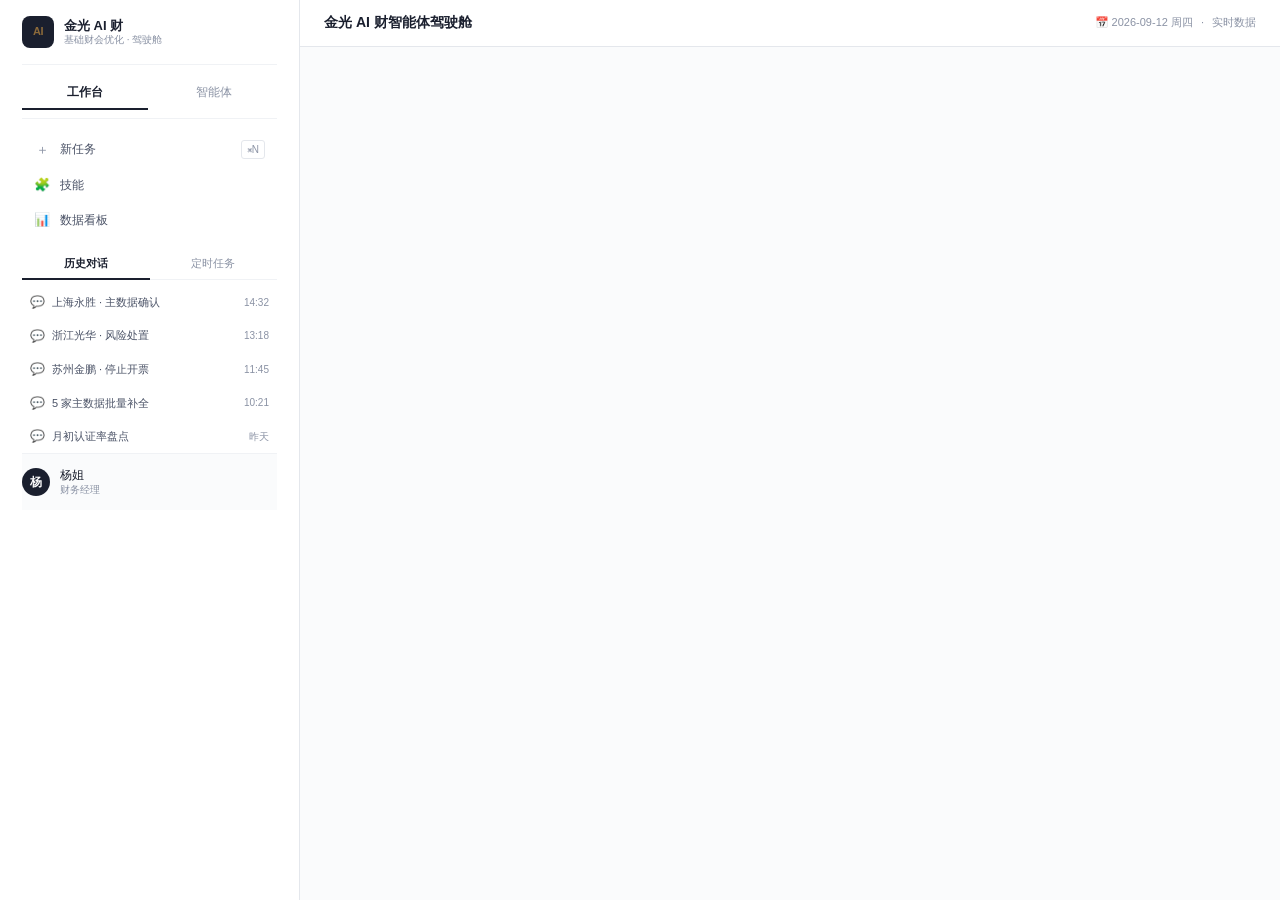
==== commit 4db2a2f8: "修复 panel 嵌套问题 + 加智能体聊天区 主要改动： 1. 删除 v4 时代残留的 3 个旧 agent-panel（agent-billing/risk/kpi） 2. 删除 views-co" ====
--- a/demos/jinguang.html
+++ b/demos/jinguang.html
@@ -749,497 +749,6 @@
 
     <div class="main-content">
       <div class="views-container">
-      <!-- ===== Panel 1: 智能开票专员 ===== -->
-      <div class="agent-panel active" data-view-panel="agent-billing">
-
-        <!-- 智能体状态卡 -->
-        <div class="agent-card">
-          <div class="agent-avatar">
-            AI
-            <div class="agent-avatar-sub">开票</div>
-          </div>
-          <div class="agent-info">
-            <div class="agent-status-row">
-              <span class="agent-pulse"></span>
-              <span>正在工作中 · 上次扫描 3 分钟前</span>
-            </div>
-            <div class="agent-name">智能开票专员 · 王二</div>
-            <div class="agent-desc">同时管理 287 张发票、5 家高风险客户、4 项经营预警，所有操作全程留痕。</div>
-          </div>
-          <div class="agent-progress">
-            <div class="agent-progress-label">
-              <span>今日开票进度</span>
-              <span><b>287 / 320</b></span>
-            </div>
-            <div class="agent-progress-bar">
-              <div class="agent-progress-bar-fill" style="width: 89.7%;"></div>
-            </div>
-            <div class="agent-subtasks">
-              <div class="agent-subtask"><span class="agent-subtask-dot done"></span>已自动开票 287 张（耗时 4.2 小时）</div>
-              <div class="agent-subtask"><span class="agent-subtask-dot doing"></span>3 家高危客户待财务确认</div>
-              <div class="agent-subtask"><span class="agent-subtask-dot todo"></span>2 家风险客户待处置</div>
-            </div>
-          </div>
-        </div>
-
-        <!-- KPI -->
-        <div class="kpi-bar">
-          <div class="kpi-card">
-            <div class="label">📦 今日开票</div>
-            <div class="value">287 张</div>
-            <div class="foot">AI 处理 <span class="good">93%</span></div>
-          </div>
-          <div class="kpi-card">
-            <div class="label">⏱ 距月底申报</div>
-            <div class="value">12 天</div>
-            <div class="foot">逾期损失预估 <span class="danger">¥ 38.6万</span></div>
-          </div>
-          <div class="kpi-card">
-            <div class="label">✅ 本月认证率</div>
-            <div class="value">58.3%</div>
-            <div class="foot"><span class="good">↑ 5.2%</span> vs 上月</div>
-          </div>
-          <div class="kpi-card">
-            <div class="label">⚠ 应收预警</div>
-            <div class="value">¥ 87万</div>
-            <div class="foot">5 家客户需关注</div>
-          </div>
-        </div>
-
-        <!-- 事件流（按评分） -->
-        <div class="events">
-          <div class="events-header">
-            <div>
-              <div class="events-title">今日处理事项 · 按紧迫度排序</div>
-              <div class="events-desc">点任一事件查看 AI 完整判断依据</div>
-            </div>
-            <div class="events-summary">
-              <span>🔴 紧急 3</span>
-              <span>🟠 关注 4</span>
-              <span>🟢 常规 1</span>
-            </div>
-          </div>
-
-          <div class="event-card" data-event="event-1">
-            <div class="event-rank red"><div class="event-rank-num">92</div><div class="event-rank-label">紧急</div></div>
-            <div class="event-content">
-              <div class="event-title">
-                苏州金鹏贸易有限公司 · 税务非正常户
-                <span class="event-tag risk">风险预警</span>
-              </div>
-              <div class="event-meta">
-                <span><b>应收 ¥ 96万</b></span><span>· 5 天前被认定税务非正常</span><span>· 已触发 2 项预警</span>
-              </div>
-              <div class="event-loss">若继续开票 → 进项转出风险 <span class="danger">¥ 96万</span></div>
-            </div>
-            <div class="event-actions">
-              <button class="btn-primary" onclick="event.stopPropagation(); openModal('event-1')">⚡ 查看依据</button>
-              <button class="btn-ghost">立即停止</button>
-            </div>
-          </div>
-
-          <div class="event-card" data-event="event-2">
-            <div class="event-rank red"><div class="event-rank-num">88</div><div class="event-rank-label">紧急</div></div>
-            <div class="event-content">
-              <div class="event-title">
-                浙江光华印务有限公司 · 法人变更
-                <span class="event-tag risk">风险预警</span>
-                <span class="event-tag billing">开票异常</span>
-              </div>
-              <div class="event-meta">
-                <span><b>应收 ¥ 178万</b></span><span>· 3 天前法人变更</span><span>· 13 张发票待开</span>
-              </div>
-              <div class="event-loss">法人变更后坏账风险高，若错过本月申报，预估多缴增值税 <span class="danger">¥ 14.9万</span></div>
-            </div>
-            <div class="event-actions">
-              <button class="btn-primary" onclick="event.stopPropagation(); openModal('event-2')">⚡ 一键补全并开票</button>
-              <button class="btn-ghost">暂停发货</button>
-            </div>
-          </div>
-
-          <div class="event-card" data-event="event-3">
-            <div class="event-rank red"><div class="event-rank-num">85</div><div class="event-rank-label">紧急</div></div>
-            <div class="event-content">
-              <div class="event-title">
-                上海永胜包装材料有限公司 · 主数据严重缺项
-                <span class="event-tag billing">开票异常</span>
-              </div>
-              <div class="event-meta">
-                <span><b>待开 ¥ 124,500</b></span><span>· 缺 4 项主数据</span><span>· 距月底 12 天</span>
-              </div>
-              <div class="event-loss">原需财务手动录入地址/银行/电话各 5-10 分钟，<span class="up">AI 0.3 秒完成</span></div>
-            </div>
-            <div class="event-actions">
-              <button class="btn-primary" onclick="event.stopPropagation(); openModal('event-3')">⚡ AI 自动补全</button>
-              <button class="btn-ghost">手动录入</button>
-            </div>
-          </div>
-
-          <div class="event-card" data-event="event-7">
-            <div class="event-rank orange"><div class="event-rank-num">58</div><div class="event-rank-label">关注</div></div>
-            <div class="event-content">
-              <div class="event-title">
-                5 个客户的主数据需要一次性补全
-                <span class="event-tag billing">开票异常</span>
-              </div>
-              <div class="event-meta">
-                <span><b>5 家客户</b></span><span>· 13 项缺项</span><span>· 涉及 ¥ 96,800 待开</span>
-              </div>
-              <div class="event-loss">AI 已生成所有候选，<span class="up">财务一键确认 ≈ 2 分钟</span></div>
-            </div>
-            <div class="event-actions">
-              <button class="btn-primary" onclick="event.stopPropagation(); openModal('event-7')">⚡ 查看候选</button>
-              <button class="btn-ghost">批量确认</button>
-            </div>
-          </div>
-
-          <div class="event-card" data-event="event-safe">
-            <div class="event-rank green"><div class="event-rank-num">✓</div><div class="event-rank-label">常规</div></div>
-            <div class="event-content">
-              <div class="event-title">其余 229 家经销商 · 风险评分 &lt; 50</div>
-              <div class="event-meta">
-                <span>AI 持续监控</span><span>· 下次扫描 3 小时后</span><span>· 当前无异常</span>
-              </div>
-            </div>
-            <div class="event-actions"><button class="btn-ghost">查看完整名单</button></div>
-          </div>
-        </div>
-
-        <!-- AI 智能建议 -->
-        <div class="smart-suggest">
-          <div class="smart-suggest-header">
-            <span class="smart-suggest-icon">⚡</span>
-            <span class="smart-suggest-title">AI 智能建议 · 智能开票专员</span>
-          </div>
-          <div class="smart-suggest-list">
-            <div class="suggest-item">
-              <div class="suggest-num">1</div>
-              <div class="suggest-text">开启 <b>「风险客户自动暂停开票」</b>规则，<br>法人变更/税务异常的经销商自动暂停开票</div>
-              <div class="suggest-actions">
-                <button class="btn-ghost">暂不</button>
-                <button class="btn-ghost">修改建议</button>
-                <button class="btn-primary">立即开启 ⚡</button>
-              </div>
-            </div>
-            <div class="suggest-item">
-              <div class="suggest-num">2</div>
-              <div class="suggest-text">一键处理 <b>3 家高危客户</b>，<br>预计可挽回损失 <b>¥ 33.7万</b></div>
-              <div class="suggest-actions">
-                <button class="btn-ghost">暂不</button>
-                <button class="btn-primary">一键处理 ⚡</button>
-              </div>
-            </div>
-          </div>
-        </div>
-
-      </div>
-
-      <!-- ===== Panel 2: 风险预警官 ===== -->
-      <div class="agent-panel" data-view-panel="agent-risk">
-
-        <div class="agent-card">
-          <div class="agent-avatar">
-            AI
-            <div class="agent-avatar-sub">风险</div>
-          </div>
-          <div class="agent-info">
-            <div class="agent-status-row">
-              <span class="agent-pulse"></span>
-              <span>扫描中 · 已覆盖 234 家经销商</span>
-            </div>
-            <div class="agent-name">风险预警官 · 陈三</div>
-            <div class="agent-desc">7×24 监控下游客户司法/税务/工商异常，触发预警自动通知并启动回款保护。</div>
-          </div>
-          <div class="agent-progress">
-            <div class="agent-progress-label">
-              <span>本月风险扫描</span>
-              <span><b>234 / 234</b></span>
-            </div>
-            <div class="agent-progress-bar">
-              <div class="agent-progress-bar-fill" style="width: 100%;"></div>
-            </div>
-            <div class="agent-subtasks">
-              <div class="agent-subtask"><span class="agent-subtask-dot done"></span>已扫描 234 家经销商</div>
-              <div class="agent-subtask"><span class="agent-subtask-dot doing"></span>5 家高风险待处置</div>
-              <div class="agent-subtask"><span class="agent-subtask-dot todo"></span>本月挽回 ¥87万</div>
-            </div>
-          </div>
-        </div>
-
-        <div class="kpi-bar">
-          <div class="kpi-card">
-            <div class="label">🏢 本月扫描</div>
-            <div class="value">234 家</div>
-            <div class="foot">经销商 234 · 上游 87</div>
-          </div>
-          <div class="kpi-card">
-            <div class="label">🔴 高风险</div>
-            <div class="value">5 家</div>
-            <div class="foot">触发预警已发通知</div>
-          </div>
-          <div class="kpi-card">
-            <div class="label">⏱ 距上次扫描</div>
-            <div class="value">3 小时</div>
-            <div class="foot">AI 7×24 持续监控</div>
-          </div>
-          <div class="kpi-card">
-            <div class="label">💰 本月挽回</div>
-            <div class="value">¥ 87万</div>
-            <div class="foot"><span class="good">↑ 3.2x 投入</span></div>
-          </div>
-        </div>
-
-        <div class="events">
-          <div class="events-header">
-            <div>
-              <div class="events-title">高风险客户 · 立即处置</div>
-              <div class="events-desc">按风险评分排序，5 家已触发预警</div>
-            </div>
-            <div class="events-summary">
-              <span>🔴 高危 2</span>
-              <span>🟠 关注 1</span>
-              <span>🟢 常规 1</span>
-            </div>
-          </div>
-
-          <div class="event-card" data-event="event-1">
-            <div class="event-rank red"><div class="event-rank-num">92</div><div class="event-rank-label">紧急</div></div>
-            <div class="event-content">
-              <div class="event-title">
-                苏州金鹏贸易有限公司 · 税务非正常户
-                <span class="event-tag risk">风险预警</span>
-              </div>
-              <div class="event-meta">
-                <span><b>应收 ¥ 96万</b></span><span>· 5 天前被认定税务非正常</span><span>· 已触发 2 项预警</span>
-              </div>
-              <div class="event-loss">若坏账，预估损失 <span class="danger">¥ 96万</span></div>
-            </div>
-            <div class="event-actions">
-              <button class="btn-primary" onclick="event.stopPropagation(); openModal('event-1')">⚡ 查看依据</button>
-              <button class="btn-ghost">立即停止</button>
-            </div>
-          </div>
-
-          <div class="event-card" data-event="event-2">
-            <div class="event-rank red"><div class="event-rank-num">88</div><div class="event-rank-label">紧急</div></div>
-            <div class="event-content">
-              <div class="event-title">
-                浙江光华印务有限公司 · 法人变更
-                <span class="event-tag risk">风险预警</span>
-              </div>
-              <div class="event-meta">
-                <span><b>应收 ¥ 178万</b></span><span>· 3 天前法人变更</span><span>· 已触发 2 项预警</span>
-              </div>
-              <div class="event-loss">法人变更后坏账风险高，若错过本月申报，预估多缴增值税 <span class="danger">¥ 14.9万</span></div>
-            </div>
-            <div class="event-actions">
-              <button class="btn-primary" onclick="event.stopPropagation(); openModal('event-2')">⚡ 查看依据</button>
-              <button class="btn-ghost">暂停发货</button>
-            </div>
-          </div>
-
-          <div class="event-card" data-event="event-5">
-            <div class="event-rank orange"><div class="event-rank-num">68</div><div class="event-rank-label">关注</div></div>
-            <div class="event-content">
-              <div class="event-title">
-                上海林达纸业有限公司 · 经营异常
-                <span class="event-tag risk">风险预警</span>
-              </div>
-              <div class="event-meta">
-                <span>应收 <b>¥ 42万</b></span><span>· 1 周前被列入经营异常</span><span>· 暂未触发坏账预警</span>
-              </div>
-              <div class="event-loss">建议密切关注 30 天，<span class="up">可挽回 92% 应收</span></div>
-            </div>
-            <div class="event-actions">
-              <button class="btn-primary" onclick="event.stopPropagation(); openModal('event-5')">⚡ 持续监控</button>
-              <button class="btn-ghost">生成报告</button>
-            </div>
-          </div>
-
-          <div class="event-card" data-event="event-safe">
-            <div class="event-rank green"><div class="event-rank-num">✓</div><div class="event-rank-label">常规</div></div>
-            <div class="event-content">
-              <div class="event-title">其余 229 家经销商 · 风险评分 &lt; 50</div>
-              <div class="event-meta">
-                <span>AI 持续监控</span><span>· 下次扫描 3 小时后</span><span>· 当前无异常</span>
-              </div>
-            </div>
-            <div class="event-actions"><button class="btn-ghost">查看完整名单</button></div>
-          </div>
-        </div>
-
-        <div class="smart-suggest">
-          <div class="smart-suggest-header">
-            <span class="smart-suggest-icon">⚡</span>
-            <span class="smart-suggest-title">AI 智能建议 · 风险预警官</span>
-          </div>
-          <div class="smart-suggest-list">
-            <div class="suggest-item">
-              <div class="suggest-num">1</div>
-              <div class="suggest-text">立即停止与 <b>2 家高危客户</b> 合作，<br>浙江光华 + 苏州金鹏，建议暂停发货并启动回款保护</div>
-              <div class="suggest-actions">
-                <button class="btn-ghost">暂不</button>
-                <button class="btn-primary">一键暂停发货 ⚡</button>
-              </div>
-            </div>
-            <div class="suggest-item">
-              <div class="suggest-num">2</div>
-              <div class="suggest-text">为 <b>3 家高风险客户</b> 自动调整账期（90天→30天），<br>预估可挽回 <b>¥ 87万</b></div>
-              <div class="suggest-actions">
-                <button class="btn-ghost">暂不</button>
-                <button class="btn-primary">调整账期</button>
-              </div>
-            </div>
-            <div class="suggest-item">
-              <div class="suggest-num">3</div>
-              <div class="suggest-text">开启 <b>「动态风险扫描」</b>，从月度改为每日，<br>捕捉异常变 <b>更早 7 天</b></div>
-              <div class="suggest-actions">
-                <button class="btn-ghost">暂不</button>
-                <button class="btn-ghost">修改建议</button>
-                <button class="btn-primary">立即开启</button>
-              </div>
-            </div>
-          </div>
-        </div>
-
-      </div>
-
-      <!-- ===== Panel 3: 经营驾驶舱 ===== -->
-      <div class="agent-panel" data-view-panel="agent-kpi">
-
-        <div class="agent-card">
-          <div class="agent-avatar">
-            AI
-            <div class="agent-avatar-sub">经营</div>
-          </div>
-          <div class="agent-info">
-            <div class="agent-status-row">
-              <span class="agent-pulse"></span>
-              <span>实时监控中 · 经营信号</span>
-            </div>
-            <div class="agent-name">经营驾驶舱 · 林一</div>
-            <div class="agent-desc">全链路经营信号分析：采购→生产→销售→回款，异常时主动提醒管理层。</div>
-          </div>
-          <div class="agent-progress">
-            <div class="agent-progress-label">
-              <span>本月经营健康</span>
-              <span><b>82.9%</b></span>
-            </div>
-            <div class="agent-progress-bar">
-              <div class="agent-progress-bar-fill" style="width: 82.9%;"></div>
-            </div>
-            <div class="agent-subtasks">
-              <div class="agent-subtask"><span class="agent-subtask-dot done"></span>采购 / 生产 / 销售 正常</div>
-              <div class="agent-subtask"><span class="agent-subtask-dot doing"></span>回款率 -2.3pp 待分析</div>
-              <div class="agent-subtask"><span class="agent-subtask-dot todo"></span>净利下降 4%</div>
-            </div>
-          </div>
-        </div>
-
-        <div class="kpi-bar">
-          <div class="kpi-card">
-            <div class="label">📊 本月净利</div>
-            <div class="value">¥ 234万</div>
-            <div class="foot"><span class="danger">↓ 4%</span> 销售增回款降</div>
-          </div>
-          <div class="kpi-card">
-            <div class="label">💰 回款率</div>
-            <div class="value">82.9%</div>
-            <div class="foot"><span class="danger">↓ 2.3pp</span> vs 上月</div>
-          </div>
-          <div class="kpi-card">
-            <div class="label">⚠ 应收预警</div>
-            <div class="value">¥ 87万</div>
-            <div class="foot">5 家客户需关注</div>
-          </div>
-          <div class="kpi-card">
-            <div class="label">📈 本月销售</div>
-            <div class="value">¥ 2.34亿</div>
-            <div class="foot"><span class="good">↑ 18%</span> vs 上月</div>
-          </div>
-        </div>
-
-        <div class="events">
-          <div class="events-header">
-            <div>
-              <div class="events-title">经营预警 · 增长不收钱信号</div>
-              <div class="events-desc">销售 +18% 但回款率 -2.3pp，建议立即调整账期</div>
-            </div>
-            <div class="events-summary">
-              <span>🟠 关注 1</span>
-              <span>🟢 常规 1</span>
-            </div>
-          </div>
-
-          <div class="event-card" data-event="event-4">
-            <div class="event-rank orange"><div class="event-rank-num">71</div><div class="event-rank-label">关注</div></div>
-            <div class="event-content">
-              <div class="event-title">
-                本月回款率下降 2.3pp · "增长不收钱"信号
-                <span class="event-tag kpi">经营预警</span>
-              </div>
-              <div class="event-meta">
-                <span><b>销售 +18%</b></span><span>· <b>回款率 82.9%（↓2.3pp）</b></span><span>· 应收周转恶化</span>
-              </div>
-              <div class="event-loss">若不调整，<b>预计下月净利再降 5%</b></div>
-            </div>
-            <div class="event-actions">
-              <button class="btn-primary" onclick="event.stopPropagation(); openModal('event-4')">⚡ 查看诊断</button>
-              <button class="btn-ghost">调整账期</button>
-            </div>
-          </div>
-
-          <div class="event-card" data-event="event-safe">
-            <div class="event-rank green"><div class="event-rank-num">✓</div><div class="event-rank-label">常规</div></div>
-            <div class="event-content">
-              <div class="event-title">采购 / 生产 / 销售环节无异常</div>
-              <div class="event-meta">
-                <span>采购 ¥1.86亿</span><span>· 生产 12.3 万令</span><span>· 销售 ¥2.34亿</span>
-              </div>
-            </div>
-            <div class="event-actions"><button class="btn-ghost">查看全链路</button></div>
-          </div>
-        </div>
-
-        <div class="smart-suggest">
-          <div class="smart-suggest-header">
-            <span class="smart-suggest-icon">⚡</span>
-            <span class="smart-suggest-title">AI 智能建议 · 经营驾驶舱</span>
-          </div>
-          <div class="smart-suggest-list">
-            <div class="suggest-item">
-              <div class="suggest-num">1</div>
-              <div class="suggest-text">暂停与 <b>2 家高风险经销商</b> 合作，<br>预计下月回款率回升 6pp</div>
-              <div class="suggest-actions">
-                <button class="btn-ghost">暂不</button>
-                <button class="btn-primary">查看详情 →</button>
-              </div>
-            </div>
-            <div class="suggest-item">
-              <div class="suggest-num">2</div>
-              <div class="suggest-text">启用 <b>「销售-回款联动预警」</b>，<br>销售增长时自动检查应收健康</div>
-              <div class="suggest-actions">
-                <button class="btn-ghost">暂不</button>
-                <button class="btn-ghost">修改建议</button>
-                <button class="btn-primary">立即开启</button>
-              </div>
-            </div>
-            <div class="suggest-item">
-              <div class="suggest-num">3</div>
-              <div class="suggest-text">AI 已生成 <b>「经营诊断报告」</b>，<br>含 5 项行动建议 + 1 页 PPT 摘要</div>
-              <div class="suggest-actions">
-                <button class="btn-ghost">暂不</button>
-                <button class="btn-ghost">修改建议</button>
-                <button class="btn-primary">查看报告</button>
-              </div>
-            </div>
-          </div>
-        </div>
-
-      </div>
-
-      <!-- ===== 默认视图：工作台模式（数据看板 / 智能开票专员） ===== -->
-            <!-- ===== 视图：智能体驾驶舱（参考税务合伙人 v2） ===== -->
       <div class="view-panel" data-view-panel="agent-cockpit">
         <div style="padding: 24px; background: var(--canvas); height: calc(100vh - 60px); overflow-y: auto;">
 
@@ -1513,11 +1022,124 @@
           </div>
 
         </div>
-      </div>
+      </div>      <!-- ===== 视图：智能开票专员驾驶舱（含聊天区） ===== -->
+      <div class="view-panel" data-view-panel="agent-billing">
+        <div style="display: flex; flex-direction: column; height: calc(100vh - 60px);">
+          <div style="background: var(--paper); border-bottom: 1px solid var(--line); padding: 14px 24px; display: flex; justify-content: space-between; align-items: center; flex-shrink: 0;">
+            <div>
+              <div style="font-size: 14px; font-weight: 600; color: var(--ink-1);">⚡ 智能开票专员 · 王二</div>
+              <div style="font-size: 11px; color: var(--ink-3); margin-top: 2px;">🟢 在线运行 · 287/320 张 · 4.2 小时</div>
+            </div>
+            <button class="btn-ghost">[查看执行结果]</button>
+          </div>
+          <div style="flex: 1; overflow-y: auto; padding: 24px; background: var(--canvas);">
+            <div style="background: linear-gradient(135deg, #1a1f2e 0%, #2a3142 100%); border-radius: var(--r-lg); padding: 20px 24px; color: var(--paper); margin-bottom: 16px;">
+              <div style="display: flex; align-items: center; gap: 14px; margin-bottom: 14px;">
+                <div style="width: 48px; height: 48px; border-radius: 24px; background: var(--brass); color: var(--ink-1); display: flex; flex-direction: column; align-items: center; justify-content: center; font-size: 12px; font-weight: 700;">AI<div style="font-size: 8px;">开票</div></div>
+                <div style="flex: 1;"><div style="font-size: 16px; font-weight: 600;">智能开票专员 · 王二</div><div style="font-size: 11px; opacity: 0.7; margin-top: 4px;">同时管理 287 张发票、5 家高风险客户、4 项经营预警</div></div>
+                <span style="font-size: 11px; background: rgba(255,255,255,0.15); padding: 4px 10px; border-radius: 12px;">🟢 在线</span>
+              </div>
+              <div style="display: flex; align-items: center; gap: 12px; padding-top: 14px; border-top: 1px solid rgba(255,255,255,0.15);">
+                <span style="font-size: 11px; opacity: 0.7;">今日开票进度</span>
+                <span style="font-size: 13px; font-weight: 600;">287 / 320</span>
+                <div style="flex: 1; height: 6px; background: rgba(255,255,255,0.2); border-radius: 3px; overflow: hidden;"><div style="height: 100%; width: 89.7%; background: var(--brass); border-radius: 3px;"></div></div>
+                <span style="font-size: 11px; color: var(--brass); font-weight: 600;">89.7%</span>
+              </div>
+            </div>
+            <div style="display: grid; grid-template-columns: repeat(4, 1fr); gap: 12px; margin-bottom: 16px;">
+              <div style="background: var(--paper); border: 1px solid var(--line); border-radius: var(--r); padding: 14px;"><div style="font-size: 11px; color: var(--ink-3);">📦 今日开票</div><div style="font-size: 20px; font-weight: 700; color: var(--ink-1); margin-top: 4px;">287 张</div><div style="font-size: 10px; color: var(--success); margin-top: 4px;">AI 自动 ¥324,500</div></div>
+              <div style="background: var(--paper); border: 1px solid var(--line); border-radius: var(--r); padding: 14px;"><div style="font-size: 11px; color: var(--ink-3);">💰 月累计</div><div style="font-size: 20px; font-weight: 700; color: var(--ink-1); margin-top: 4px;">¥4.36亿</div><div style="font-size: 10px; color: var(--ink-2); margin-top: 4px;">4128 张</div></div>
+              <div style="background: var(--paper); border: 1px solid var(--line); border-radius: var(--r); padding: 14px;"><div style="font-size: 11px; color: var(--ink-3);">⚠ 待确认</div><div style="font-size: 20px; font-weight: 700; color: var(--danger); margin-top: 4px;">3 张</div><div style="font-size: 10px; color: var(--danger); margin-top: 4px;">¥96,000 拦截</div></div>
+              <div style="background: var(--paper); border: 1px solid var(--line); border-radius: var(--r); padding: 14px;"><div style="font-size: 11px; color: var(--ink-3);">✅ 通过率</div><div style="font-size: 20px; font-weight: 700; color: var(--success); margin-top: 4px;">98.7%</div><div style="font-size: 10px; color: var(--success); margin-top: 4px;">▲ +0.4pp</div></div>
+            </div>
+            <div style="background: var(--paper); border: 1px solid var(--line); border-radius: var(--r-lg); padding: 16px 20px; margin-bottom: 16px;">
+              <div style="font-size: 13px; font-weight: 600; color: var(--ink-1); margin-bottom: 12px;">📋 事件流 · 今日 287 笔</div>
+              <div style="display: flex; flex-direction: column; gap: 8px;">
+                <div class="event-card" data-event="ev-b1" style="padding: 10px 12px; background: var(--canvas); border-radius: var(--r); border-left: 3px solid var(--success); cursor: pointer;"><div style="display: flex; gap: 10px; font-size: 12px;"><span style="color: var(--success);">✓</span><span style="font-weight: 500; color: var(--ink-1);">14:32 上海永胜 · 开票成功</span><span style="color: var(--ink-3); margin-left: auto;">¥124,500</span></div></div>
+                <div class="event-card" data-event="ev-b2" style="padding: 10px 12px; background: var(--canvas); border-radius: var(--r); border-left: 3px solid var(--danger); cursor: pointer;"><div style="display: flex; gap: 10px; font-size: 12px;"><span style="color: var(--danger);">⏸</span><span style="font-weight: 500; color: var(--ink-1);">11:45 苏州金鹏 · 触发拦截</span><span style="color: var(--danger); margin-left: auto;">¥96,000</span></div></div>
+              </div>
+            </div>
+            <div style="background: var(--paper); border: 1px solid var(--line); border-radius: var(--r-lg); padding: 16px 20px; margin-bottom: 16px;">
+              <div style="font-size: 13px; font-weight: 600; color: var(--ink-1); margin-bottom: 12px;">💡 AI 智能建议</div>
+              <div style="padding: 10px 12px; background: rgba(185, 52, 44, 0.05); border: 1px solid rgba(185, 52, 44, 0.2); border-radius: var(--r); border-left: 3px solid var(--danger); font-size: 12px;">
+                <div style="color: var(--ink-1); margin-bottom: 4px;"><b>建议 1：</b>苏州金鹏 ¥96,000 触发风险规则，建议立即停止开票并归档。</div>
+                <div style="display: flex; gap: 8px; margin-top: 6px;"><button class="btn-primary" style="height: 26px; padding: 0 10px; font-size: 11px;">✓ 同意</button><button class="btn-cancel" style="height: 26px; padding: 0 10px; font-size: 11px;">✗ 拒绝</button></div>
+              </div>
+            </div>
+          </div>
+          <div style="background: var(--paper); border-top: 1px solid var(--line); padding: 12px 24px 16px; flex-shrink: 0;">
+            <div style="max-width: 900px; margin: 0 auto;">
+              <div style="font-size: 11px; color: var(--ink-3); margin-bottom: 6px;">💬 与智能开票专员对话</div>
+              <div style="display: flex; gap: 8px; align-items: flex-end; background: var(--canvas); border: 1px solid var(--line); border-radius: var(--r); padding: 8px 12px;">
+                <textarea placeholder="给智能体发消息，例如：帮苏州金鹏手动开 1 张 ¥5000 的发票" rows="1" style="flex: 1; background: transparent; border: none; outline: none; resize: none; font-size: 13px; font-family: inherit; line-height: 1.5;"></textarea>
+                <button class="btn-primary" style="height: 32px; padding: 0 14px;">↑ 发送</button>
+              </div>
+            </div>
+          </div>
+        </div>
+      </div>
+
+      <!-- ===== 视图：风险预警官驾驶舱（含聊天区） ===== -->
+      <div class="view-panel" data-view-panel="agent-risk">
+        <div style="display: flex; flex-direction: column; height: calc(100vh - 60px);">
+          <div style="background: var(--paper); border-bottom: 1px solid var(--line); padding: 14px 24px; display: flex; justify-content: space-between; align-items: center; flex-shrink: 0;">
+            <div>
+              <div style="font-size: 14px; font-weight: 600; color: var(--ink-1);">🛡 风险预警官 · 陈三</div>
+              <div style="font-size: 11px; color: var(--ink-3); margin-top: 2px;">🟢 扫描中 · 进度 67% · 234 / 350 家</div>
+            </div>
+            <button class="btn-ghost">[查看扫描结果]</button>
+          </div>
+          <div style="flex: 1; overflow-y: auto; padding: 24px; background: var(--canvas);">
+            <div style="background: linear-gradient(135deg, #1a1f2e 0%, #2a3142 100%); border-radius: var(--r-lg); padding: 20px 24px; color: var(--paper); margin-bottom: 16px;">
+              <div style="display: flex; align-items: center; gap: 14px; margin-bottom: 14px;">
+                <div style="width: 48px; height: 48px; border-radius: 24px; background: var(--danger); color: var(--paper); display: flex; flex-direction: column; align-items: center; justify-content: center; font-size: 12px; font-weight: 700;">AI<div style="font-size: 8px;">风险</div></div>
+                <div style="flex: 1;"><div style="font-size: 16px; font-weight: 600;">风险预警官 · 陈三</div><div style="font-size: 11px; opacity: 0.7; margin-top: 4px;">全量客户工商/税务/经营风险实时监控，5 家高风险待处置</div></div>
+                <span style="font-size: 11px; background: rgba(255,255,255,0.15); padding: 4px 10px; border-radius: 12px;">🟢 在线</span>
+              </div>
+              <div style="display: flex; align-items: center; gap: 12px; padding-top: 14px; border-top: 1px solid rgba(255,255,255,0.15);">
+                <span style="font-size: 11px; opacity: 0.7;">扫描进度</span>
+                <span style="font-size: 13px; font-weight: 600;">234 / 350</span>
+                <div style="flex: 1; height: 6px; background: rgba(255,255,255,0.2); border-radius: 3px; overflow: hidden;"><div style="height: 100%; width: 67%; background: var(--brass); border-radius: 3px;"></div></div>
+                <span style="font-size: 11px; color: var(--brass); font-weight: 600;">67%</span>
+              </div>
+            </div>
+            <div style="display: grid; grid-template-columns: repeat(4, 1fr); gap: 12px; margin-bottom: 16px;">
+              <div style="background: var(--paper); border: 1px solid var(--line); border-radius: var(--r); padding: 14px;"><div style="font-size: 11px; color: var(--ink-3);">🏢 监控客户</div><div style="font-size: 20px; font-weight: 700; color: var(--ink-1); margin-top: 4px;">234 家</div><div style="font-size: 10px; color: var(--ink-2); margin-top: 4px;">全量</div></div>
+              <div style="background: var(--paper); border: 1px solid var(--line); border-radius: var(--r); padding: 14px;"><div style="font-size: 11px; color: var(--ink-3);">🚨 高风险</div><div style="font-size: 20px; font-weight: 700; color: var(--danger); margin-top: 4px;">5 家</div><div style="font-size: 10px; color: var(--danger); margin-top: 4px;">¥87万敞口</div></div>
+              <div style="background: var(--paper); border: 1px solid var(--line); border-radius: var(--r); padding: 14px;"><div style="font-size: 11px; color: var(--ink-3);">⚠ 中风险</div><div style="font-size: 20px; font-weight: 700; color: var(--brass); margin-top: 4px;">12 家</div><div style="font-size: 10px; color: var(--brass); margin-top: 4px;">¥124万敞口</div></div>
+              <div style="background: var(--paper); border: 1px solid var(--line); border-radius: var(--r); padding: 14px;"><div style="font-size: 11px; color: var(--ink-3);">✅ 低风险</div><div style="font-size: 20px; font-weight: 700; color: var(--success); margin-top: 4px;">217 家</div><div style="font-size: 10px; color: var(--ink-2); margin-top: 4px;">正常</div></div>
+            </div>
+            <div style="background: var(--paper); border: 1px solid var(--line); border-radius: var(--r-lg); padding: 16px 20px; margin-bottom: 16px;">
+              <div style="font-size: 13px; font-weight: 600; color: var(--ink-1); margin-bottom: 12px;">📋 事件流 · 今日扫描</div>
+              <div style="display: flex; flex-direction: column; gap: 8px;">
+                <div class="event-card" data-event="ev-r1" style="padding: 10px 12px; background: rgba(185, 52, 44, 0.05); border: 1px solid rgba(185, 52, 44, 0.15); border-radius: var(--r); border-left: 3px solid var(--danger); cursor: pointer;"><div style="display: flex; gap: 10px; font-size: 12px;"><span style="color: var(--danger);">🚨</span><span style="font-weight: 500; color: var(--ink-1);">11:45 苏州金鹏 · 税务非正常户</span><span style="color: var(--danger); margin-left: auto;">¥96万敞口</span></div></div>
+                <div class="event-card" data-event="ev-r2" style="padding: 10px 12px; background: rgba(140, 106, 58, 0.08); border: 1px solid rgba(140, 106, 58, 0.15); border-radius: var(--r); border-left: 3px solid var(--brass); cursor: pointer;"><div style="display: flex; gap: 10px; font-size: 12px;"><span style="color: var(--brass);">⚠</span><span style="font-weight: 500; color: var(--ink-1);">13:18 浙江光华 · 法人变更</span><span style="color: var(--brass); margin-left: auto;">¥178万敞口</span></div></div>
+              </div>
+            </div>
+            <div style="background: var(--paper); border: 1px solid var(--line); border-radius: var(--r-lg); padding: 16px 20px; margin-bottom: 16px;">
+              <div style="font-size: 13px; font-weight: 600; color: var(--ink-1); margin-bottom: 12px;">💡 AI 智能建议</div>
+              <div style="padding: 10px 12px; background: rgba(185, 52, 44, 0.05); border: 1px solid rgba(185, 52, 44, 0.2); border-radius: var(--r); border-left: 3px solid var(--danger); font-size: 12px;">
+                <div style="color: var(--ink-1); margin-bottom: 4px;"><b>建议 1：</b>苏州金鹏已停业，建议立即停止开票 + 启动法务催收。</div>
+                <div style="display: flex; gap: 8px; margin-top: 6px;"><button class="btn-primary" style="height: 26px; padding: 0 10px; font-size: 11px;">✓ 同意</button><button class="btn-cancel" style="height: 26px; padding: 0 10px; font-size: 11px;">✗ 拒绝</button></div>
+              </div>
+            </div>
+          </div>
+          <div style="background: var(--paper); border-top: 1px solid var(--line); padding: 12px 24px 16px; flex-shrink: 0;">
+            <div style="max-width: 900px; margin: 0 auto;">
+              <div style="font-size: 11px; color: var(--ink-3); margin-bottom: 6px;">💬 与风险预警官对话</div>
+              <div style="display: flex; gap: 8px; align-items: flex-end; background: var(--canvas); border: 1px solid var(--line); border-radius: var(--r); padding: 8px 12px;">
+                <textarea placeholder="给智能体发消息，例如：扫描结果生成一份风险周报" rows="1" style="flex: 1; background: transparent; border: none; outline: none; resize: none; font-size: 13px; font-family: inherit; line-height: 1.5;"></textarea>
+                <button class="btn-primary" style="height: 32px; padding: 0 14px;">↑ 发送</button>
+              </div>
+            </div>
+          </div>
+        </div>
+      </div>
+
+      
+      
 
       <!-- ===== 视图：智能开票专员驾驶舱 ===== -->
-      <div class="view-panel" data-view-panel="agent-billing">
-
       <div class="view-panel" data-view-panel="data-board">
         <div style="padding: 24px; background: var(--canvas); height: calc(100vh - 60px); overflow-y: auto;">
 
@@ -2418,8 +2040,7 @@
 document.addEventListener('keydown', e => { if (e.key === 'Escape') closeModal(); });
 </script>
 
-</body>
-</html<div class="view-panel" data-view-panel="tool-mgr">
+<div class="view-panel" data-view-panel="tool-mgr">
         <div style="padding: 24px; background: var(--canvas); min-height: calc(100vh - 60px);">
 
           <!-- 区 1：顶部总览 -->
@@ -2674,4 +2295,5 @@
 
           </div>
 
-        </div>>+</div></div>
+</body></html>
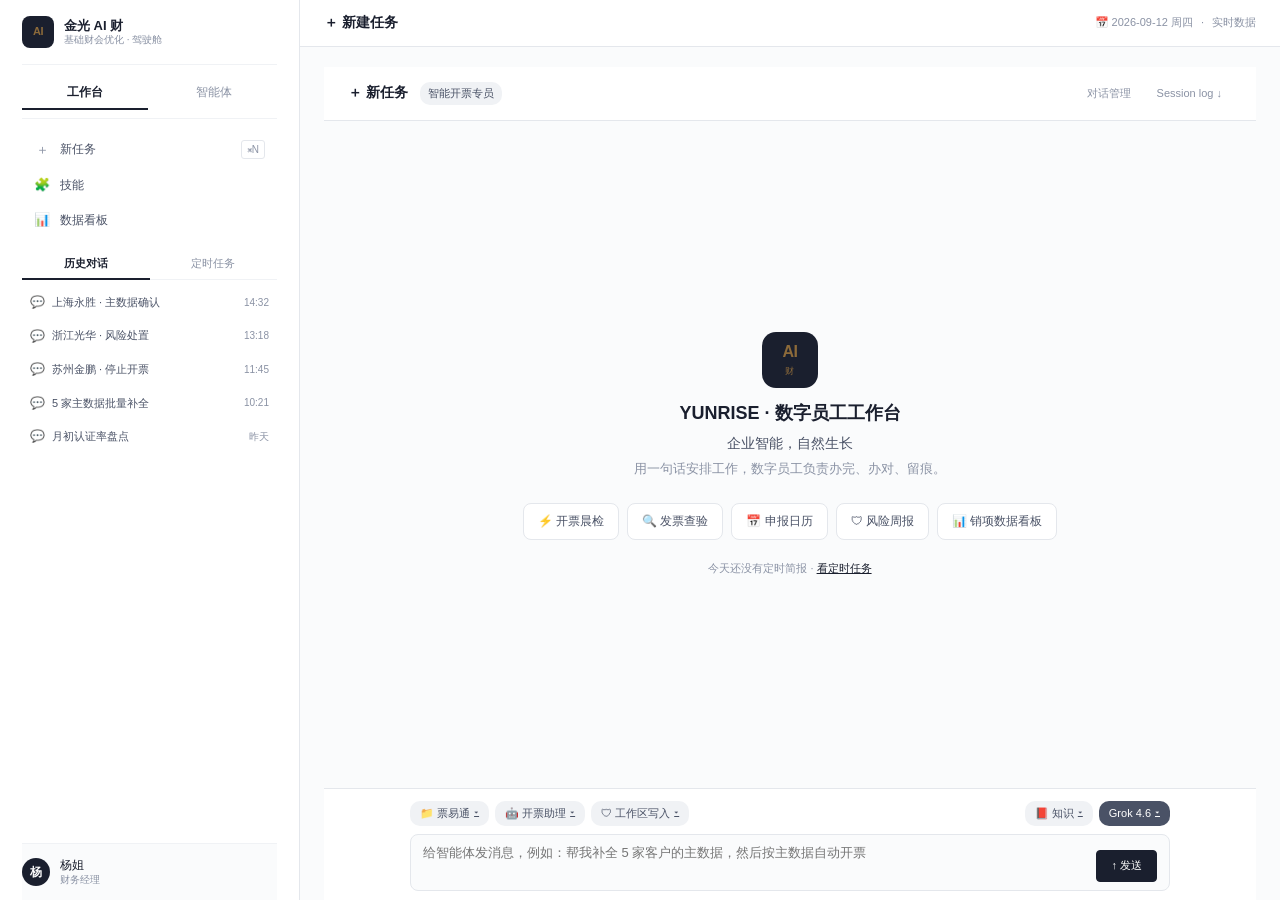
==== commit c1bad2a5: "修复布局结构错位 + 首屏空白 - 修正 history-1 闭合标签错位：原先 history-2~5 被嵌套在其内部，   因父级 display:none 导致这 4 个历史对话面板完全无法打开" ====
--- a/demos/jinguang.html
+++ b/demos/jinguang.html
@@ -253,7 +253,11 @@
   border-top: 1px solid var(--line-2);
   display: flex; align-items: center; gap: 10px;
   background: var(--canvas);
-}
+  margin-top: auto;   /* 用户区始终贴底 */
+}
+/* 智能体模式：由工具区吸收剩余空间并贴到用户区上方，用户区不再抢占空间 */
+.demo-sidebar[data-mode="agent"] .sidebar-tool-list { margin-top: auto; }
+.demo-sidebar[data-mode="agent"] .sidebar-user { margin-top: 0; }
 .sidebar-user-avatar {
   width: 28px; height: 28px;
   border-radius: 14px;
@@ -653,7 +657,7 @@
 <div class="demo-layout">
 
   <!-- ===== 左侧栏 ===== -->
-  <aside class="demo-sidebar">
+  <aside class="demo-sidebar" data-mode="work">
     <div class="sidebar-brand">
       <div class="sidebar-brand-icon">AI</div>
       <div class="sidebar-brand-text">
@@ -1582,6 +1586,7 @@
             </div>
           </div>
         </div>
+      </div>
       <!-- ===== 视图：历史对话 2（浙江光华·风险处置） ===== -->
       <div class="view-panel" data-view-panel="history-2">
         <div style="display: flex; flex-direction: column; height: calc(100vh - 60px);">
@@ -1711,7 +1716,6 @@
             </div>
           </div>
         </div>
-      </div>
       </div>
 
       <!-- ===== 视图：定时任务 1 ===== -->
@@ -1748,6 +1752,262 @@
       </div>
       
 
+<div class="view-panel" data-view-panel="tool-mgr">
+        <div style="padding: 24px; background: var(--canvas); min-height: calc(100vh - 60px);">
+
+          <!-- 区 1：顶部总览 -->
+          <div class="dash-kpi-strip" style="margin-bottom: 16px;">
+            <div style="display: flex; justify-content: space-between; align-items: center; margin-bottom: 14px;">
+              <div>
+                <div style="font-size: 14px; font-weight: 600; color: var(--ink-1);">🤖 智能体团队配置</div>
+                <div style="font-size: 11px; color: var(--ink-3); margin-top: 2px;">3 个智能体在线运行 · 0 离线 · 0 异常</div>
+              </div>
+              <button class="btn-primary">＋ 创建新智能体</button>
+            </div>
+            <div style="display: grid; grid-template-columns: 1fr 1fr 1fr 1fr; gap: 0; padding-top: 12px; border-top: 1px solid var(--line);">
+              <div style="text-align: center;">
+                <div style="font-size: 28px; font-weight: 700; color: var(--ink-1);">3</div>
+                <div style="font-size: 11px; color: var(--ink-3); margin-top: 4px;">在线</div>
+                <div style="font-size: 10px; color: var(--success); margin-top: 2px;">全部启用</div>
+              </div>
+              <div style="background: var(--line);"></div>
+              <div style="text-align: center;">
+                <div style="font-size: 28px; font-weight: 700; color: var(--ink-1);">0</div>
+                <div style="font-size: 11px; color: var(--ink-3); margin-top: 4px;">离线</div>
+                <div style="font-size: 10px; color: var(--ink-3); margin-top: 2px;">运行正常</div>
+              </div>
+              <div style="background: var(--line);"></div>
+              <div style="text-align: center;">
+                <div style="font-size: 28px; font-weight: 700; color: var(--ink-1);">0</div>
+                <div style="font-size: 11px; color: var(--ink-3); margin-top: 4px;">异常</div>
+                <div style="font-size: 10px; color: var(--success); margin-top: 2px;">监控中</div>
+              </div>
+              <div style="background: var(--line);"></div>
+              <div style="text-align: center;">
+                <div style="font-size: 28px; font-weight: 700; color: var(--ink-1);">3</div>
+                <div style="font-size: 11px; color: var(--ink-3); margin-top: 4px;">智能体</div>
+                <div style="font-size: 10px; color: var(--ink-2); margin-top: 2px;">1 调度 + 2 业务</div>
+              </div>
+            </div>
+          </div>
+
+          <!-- 区 2：智能体清单 -->
+          <div style="margin-bottom: 16px;">
+            <div style="font-size: 13px; font-weight: 600; color: var(--ink-1); margin-bottom: 12px;">📋 智能体清单</div>
+
+            <!-- 智能体 1：智能体驾驶舱 -->
+            <div class="dash-card" style="border-left: 3px solid var(--brass); margin-bottom: 12px;">
+              <div style="display: flex; justify-content: space-between; align-items: center; margin-bottom: 14px;">
+                <div style="display: flex; align-items: center; gap: 12px;">
+                  <div style="width: 36px; height: 36px; border-radius: 8px; background: var(--ink-1); color: var(--brass); display: flex; align-items: center; justify-content: center; font-size: 16px;">🪖</div>
+                  <div>
+                    <div style="font-size: 14px; font-weight: 600; color: var(--ink-1);">智能体驾驶舱</div>
+                    <div style="font-size: 11px; color: var(--ink-3); margin-top: 2px;">团队指挥官 · 跨智能体调度</div>
+                  </div>
+                </div>
+                <span style="font-size: 11px; color: var(--success); background: rgba(46, 158, 91, 0.1); padding: 3px 10px; border-radius: 10px;">🟢 在线运行</span>
+              </div>
+              <div style="display: grid; grid-template-columns: 1fr 1fr 1fr; gap: 12px; margin-bottom: 14px;">
+                <div style="padding: 10px 12px; background: var(--canvas); border-radius: var(--r); font-size: 11px;">
+                  <div style="color: var(--ink-3); margin-bottom: 4px;">调度引擎</div>
+                  <div style="display: flex; justify-content: space-between;"><span style="color: var(--ink-1); font-weight: 500;">🟢 启用</span><span style="color: var(--ink-3);">Grok 4.6</span></div>
+                </div>
+                <div style="padding: 10px 12px; background: var(--canvas); border-radius: var(--r); font-size: 11px;">
+                  <div style="color: var(--ink-3); margin-bottom: 4px;">任务编排</div>
+                  <div style="display: flex; justify-content: space-between;"><span style="color: var(--ink-1); font-weight: 500;">🟢 启用</span><span style="color: var(--ink-3);">0.3 秒/任务</span></div>
+                </div>
+                <div style="padding: 10px 12px; background: var(--canvas); border-radius: var(--r); font-size: 11px;">
+                  <div style="color: var(--ink-3); margin-bottom: 4px;">决策闸</div>
+                  <div style="display: flex; justify-content: space-between;"><span style="color: var(--ink-1); font-weight: 500;">🟢 启用</span><span style="color: var(--ink-3);">¥10,000</span></div>
+                </div>
+              </div>
+              <div style="font-size: 11px; color: var(--ink-3); margin-bottom: 6px;">关联智能体</div>
+              <div style="display: flex; gap: 6px; margin-bottom: 14px;">
+                <span style="font-size: 11px; padding: 3px 8px; background: var(--canvas); border-radius: 10px;">⚡ 智能开票专员</span>
+                <span style="font-size: 11px; padding: 3px 8px; background: var(--canvas); border-radius: 10px;">🛡 风险预警官</span>
+                <span style="font-size: 11px; padding: 3px 8px; background: var(--canvas); border-radius: 10px;">🔧 客户补全专员</span>
+              </div>
+              <div style="display: flex; gap: 8px;">
+                <button class="btn-ghost" style="height: 32px; padding: 0 14px;">编辑配置</button>
+                <button class="btn-cancel" style="height: 32px; padding: 0 14px;">暂停</button>
+                <button class="btn-ghost" style="height: 32px; padding: 0 14px;">查看执行历史</button>
+              </div>
+            </div>
+
+            <!-- 智能体 2：智能开票专员 -->
+            <div class="dash-card" style="border-left: 3px solid var(--success); margin-bottom: 12px;">
+              <div style="display: flex; justify-content: space-between; align-items: center; margin-bottom: 14px;">
+                <div style="display: flex; align-items: center; gap: 12px;">
+                  <div style="width: 36px; height: 36px; border-radius: 8px; background: var(--ink-1); color: var(--brass); display: flex; align-items: center; justify-content: center; font-size: 16px;">⚡</div>
+                  <div>
+                    <div style="font-size: 14px; font-weight: 600; color: var(--ink-1);">智能开票专员</div>
+                    <div style="font-size: 11px; color: var(--ink-3); margin-top: 2px;">销项发票自动化 · 主数据补全</div>
+                  </div>
+                </div>
+                <span style="font-size: 11px; color: var(--success); background: rgba(46, 158, 91, 0.1); padding: 3px 10px; border-radius: 10px;">🟢 287/320 张</span>
+              </div>
+              <div style="font-size: 11px; color: var(--ink-3); margin-bottom: 6px;">能力配置</div>
+              <div style="display: flex; flex-direction: column; gap: 6px; margin-bottom: 14px;">
+                <div style="display: flex; align-items: center; padding: 8px 12px; background: var(--canvas); border-radius: var(--r-sm); font-size: 12px;">
+                  <span style="color: var(--success); margin-right: 8px;">🟢</span>
+                  <span style="flex: 1;">票易通 MCP</span>
+                  <span style="color: var(--ink-3);">今日 387 次</span>
+                  <button class="btn-ghost" style="margin-left: 12px; height: 24px; padding: 0 10px; font-size: 11px;">配置</button>
+                </div>
+                <div style="display: flex; align-items: center; padding: 8px 12px; background: var(--canvas); border-radius: var(--r-sm); font-size: 12px;">
+                  <span style="color: var(--success); margin-right: 8px;">🟢</span>
+                  <span style="flex: 1;">乐企直连</span>
+                  <span style="color: var(--ink-3);">今日 92 次</span>
+                  <button class="btn-ghost" style="margin-left: 12px; height: 24px; padding: 0 10px; font-size: 11px;">配置</button>
+                </div>
+                <div style="display: flex; align-items: center; padding: 8px 12px; background: var(--canvas); border-radius: var(--r-sm); font-size: 12px;">
+                  <span style="color: var(--brass); margin-right: 8px;">🟡</span>
+                  <span style="flex: 1;">工商数据接口</span>
+                  <span style="color: var(--brass);">剩余 977/1000 次</span>
+                  <button class="btn-ghost" style="margin-left: 12px; height: 24px; padding: 0 10px; font-size: 11px;">配置</button>
+                </div>
+              </div>
+              <div style="display: grid; grid-template-columns: 1fr 1fr; gap: 12px; margin-bottom: 14px;">
+                <div style="padding: 10px 12px; background: var(--canvas); border-radius: var(--r); font-size: 11px;">
+                  <div style="color: var(--ink-3); margin-bottom: 4px;">知识库</div>
+                  <div style="color: var(--ink-1); font-size: 12px;">📚 发票模板库（128 条）<br>📚 客户主数据（234 家）</div>
+                </div>
+                <div style="padding: 10px 12px; background: var(--canvas); border-radius: var(--r); font-size: 11px;">
+                  <div style="color: var(--ink-3); margin-bottom: 4px;">执行权限</div>
+                  <div style="color: var(--ink-1); font-size: 12px;">✓ 开票（自动）<br>✓ 主数据（需确认）</div>
+                </div>
+              </div>
+              <div style="display: flex; gap: 8px;">
+                <button class="btn-ghost" style="height: 32px; padding: 0 14px;">编辑配置</button>
+                <button class="btn-cancel" style="height: 32px; padding: 0 14px;">暂停</button>
+                <button class="btn-ghost" style="height: 32px; padding: 0 14px;">查看任务</button>
+              </div>
+            </div>
+
+            <!-- 智能体 3：风险预警官 -->
+            <div class="dash-card" style="border-left: 3px solid var(--danger); margin-bottom: 12px;">
+              <div style="display: flex; justify-content: space-between; align-items: center; margin-bottom: 14px;">
+                <div style="display: flex; align-items: center; gap: 12px;">
+                  <div style="width: 36px; height: 36px; border-radius: 8px; background: var(--ink-1); color: var(--brass); display: flex; align-items: center; justify-content: center; font-size: 16px;">🛡</div>
+                  <div>
+                    <div style="font-size: 14px; font-weight: 600; color: var(--ink-1);">风险预警官</div>
+                    <div style="font-size: 11px; color: var(--ink-3); margin-top: 2px;">客户风险扫描 + 异常预警</div>
+                  </div>
+                </div>
+                <span style="font-size: 11px; color: var(--success); background: rgba(46, 158, 91, 0.1); padding: 3px 10px; border-radius: 10px;">🟢 扫描中 · 67%</span>
+              </div>
+              <div style="font-size: 11px; color: var(--ink-3); margin-bottom: 6px;">能力配置</div>
+              <div style="display: flex; flex-direction: column; gap: 6px; margin-bottom: 14px;">
+                <div style="display: flex; align-items: center; padding: 8px 12px; background: var(--canvas); border-radius: var(--r-sm); font-size: 12px;">
+                  <span style="color: var(--success); margin-right: 8px;">🟢</span>
+                  <span style="flex: 1;">风险评分模型</span>
+                  <span style="color: var(--ink-3);">v3.2.1 · 234/350 家</span>
+                  <button class="btn-ghost" style="margin-left: 12px; height: 24px; padding: 0 10px; font-size: 11px;">配置</button>
+                </div>
+                <div style="display: flex; align-items: center; padding: 8px 12px; background: var(--canvas); border-radius: var(--r-sm); font-size: 12px;">
+                  <span style="color: var(--success); margin-right: 8px;">🟢</span>
+                  <span style="flex: 1;">工商数据接口</span>
+                  <span style="color: var(--ink-3);">实时同步</span>
+                  <button class="btn-ghost" style="margin-left: 12px; height: 24px; padding: 0 10px; font-size: 11px;">配置</button>
+                </div>
+                <div style="display: flex; align-items: center; padding: 8px 12px; background: var(--canvas); border-radius: var(--r-sm); font-size: 12px;">
+                  <span style="color: var(--ink-3); margin-right: 8px;">⚪</span>
+                  <span style="flex: 1; color: var(--ink-3);">法务系统对接</span>
+                  <span style="color: var(--ink-3);">未启用</span>
+                  <button class="btn-primary" style="margin-left: 12px; height: 24px; padding: 0 10px; font-size: 11px;">开通</button>
+                </div>
+              </div>
+              <div style="display: grid; grid-template-columns: 1fr 1fr; gap: 12px; margin-bottom: 14px;">
+                <div style="padding: 10px 12px; background: var(--canvas); border-radius: var(--r); font-size: 11px;">
+                  <div style="color: var(--ink-3); margin-bottom: 4px;">知识库</div>
+                  <div style="color: var(--ink-1); font-size: 12px;">📚 风险案例库（56 条）<br>📚 法规库（1240 条）</div>
+                </div>
+                <div style="padding: 10px 12px; background: var(--canvas); border-radius: var(--r); font-size: 11px;">
+                  <div style="color: var(--ink-3); margin-bottom: 4px;">执行权限</div>
+                  <div style="color: var(--ink-1); font-size: 12px;">⚠ 仅预警（不处置）<br>📤 推送通知给财务</div>
+                </div>
+              </div>
+              <div style="display: flex; gap: 8px;">
+                <button class="btn-ghost" style="height: 32px; padding: 0 14px;">编辑配置</button>
+                <button class="btn-cancel" style="height: 32px; padding: 0 14px;">暂停</button>
+                <button class="btn-ghost" style="height: 32px; padding: 0 14px;">查看历史</button>
+              </div>
+            </div>
+          </div>
+
+          <!-- 区 3：系统能力配置 -->
+          <div class="dash-card" style="margin-bottom: 24px;">
+            <div style="display: flex; justify-content: space-between; align-items: center; margin-bottom: 14px;">
+              <div style="font-size: 14px; font-weight: 600; color: var(--ink-1);">🔧 系统能力配置</div>
+              <button class="btn-ghost">全部管理 →</button>
+            </div>
+
+            <!-- MCP 服务 -->
+            <div style="margin-bottom: 16px;">
+              <div style="font-size: 11px; color: var(--ink-3); margin-bottom: 8px; text-transform: uppercase; letter-spacing: 0.5px;">MCP 服务 · 连接外部系统</div>
+              <div style="display: flex; flex-direction: column; gap: 6px;">
+                <div style="display: flex; align-items: center; padding: 8px 12px; background: var(--canvas); border-radius: var(--r-sm); font-size: 12px;">
+                  <span style="color: var(--success); margin-right: 8px;">🟢</span>
+                  <span style="flex: 1; color: var(--ink-1);">票易通</span>
+                  <span style="color: var(--ink-3); margin-right: 12px;">今日 387 次</span>
+                  <button class="btn-ghost" style="height: 24px; padding: 0 10px; font-size: 11px;">配置</button>
+                </div>
+                <div style="display: flex; align-items: center; padding: 8px 12px; background: var(--canvas); border-radius: var(--r-sm); font-size: 12px;">
+                  <span style="color: var(--success); margin-right: 8px;">🟢</span>
+                  <span style="flex: 1; color: var(--ink-1);">乐企直连</span>
+                  <span style="color: var(--ink-3); margin-right: 12px;">今日 92 次</span>
+                  <button class="btn-ghost" style="height: 24px; padding: 0 10px; font-size: 11px;">配置</button>
+                </div>
+                <div style="display: flex; align-items: center; padding: 8px 12px; background: var(--canvas); border-radius: var(--r-sm); font-size: 12px;">
+                  <span style="color: var(--brass); margin-right: 8px;">🟡</span>
+                  <span style="flex: 1; color: var(--ink-1);">工商数据接口</span>
+                  <span style="color: var(--brass); margin-right: 12px;">977/1000 次</span>
+                  <button class="btn-ghost" style="height: 24px; padding: 0 10px; font-size: 11px;">配置</button>
+                </div>
+              </div>
+            </div>
+
+            <!-- 大模型 -->
+            <div style="margin-bottom: 16px;">
+              <div style="font-size: 11px; color: var(--ink-3); margin-bottom: 8px; text-transform: uppercase; letter-spacing: 0.5px;">大模型</div>
+              <div style="display: flex; align-items: center; padding: 10px 12px; background: var(--canvas); border-radius: var(--r-sm); font-size: 12px;">
+                <span style="margin-right: 8px; font-size: 16px;">🤖</span>
+                <span style="flex: 1; color: var(--ink-1); font-weight: 500;">Grok 4.6</span>
+                <span style="color: var(--success); margin-right: 12px;">当前默认</span>
+                <button class="btn-ghost" style="height: 24px; padding: 0 10px; font-size: 11px;">更换</button>
+              </div>
+            </div>
+
+            <!-- 知识库 -->
+            <div>
+              <div style="font-size: 11px; color: var(--ink-3); margin-bottom: 8px; text-transform: uppercase; letter-spacing: 0.5px;">知识库</div>
+              <div style="display: grid; grid-template-columns: 1fr 1fr; gap: 6px;">
+                <div style="display: flex; align-items: center; padding: 8px 12px; background: var(--canvas); border-radius: var(--r-sm); font-size: 12px;">
+                  <span style="flex: 1;">📚 发票模板库</span>
+                  <span style="color: var(--ink-3); margin-right: 8px;">128 条</span>
+                  <button class="btn-ghost" style="height: 24px; padding: 0 10px; font-size: 11px;">管理</button>
+                </div>
+                <div style="display: flex; align-items: center; padding: 8px 12px; background: var(--canvas); border-radius: var(--r-sm); font-size: 12px;">
+                  <span style="flex: 1;">📚 客户主数据</span>
+                  <span style="color: var(--ink-3); margin-right: 8px;">234 家</span>
+                  <button class="btn-ghost" style="height: 24px; padding: 0 10px; font-size: 11px;">管理</button>
+                </div>
+                <div style="display: flex; align-items: center; padding: 8px 12px; background: var(--canvas); border-radius: var(--r-sm); font-size: 12px;">
+                  <span style="flex: 1;">📚 风险案例库</span>
+                  <span style="color: var(--ink-3); margin-right: 8px;">56 条</span>
+                  <button class="btn-ghost" style="height: 24px; padding: 0 10px; font-size: 11px;">管理</button>
+                </div>
+                <div style="display: flex; align-items: center; padding: 8px 12px; background: var(--canvas); border-radius: var(--r-sm); font-size: 12px;">
+                  <span style="flex: 1;">📚 法规库</span>
+                  <span style="color: var(--ink-3); margin-right: 8px;">1240 条</span>
+                  <button class="btn-ghost" style="height: 24px; padding: 0 10px; font-size: 11px;">管理</button>
+                </div>
+              </div>
+            </div>
+
+          </div>
+
+</div></div>
       </div><!-- /.views-container -->
     </div>
   </main>
@@ -1874,9 +2134,19 @@
 };
 
 // 模式切换
+// ===== 模式与默认视图（避免首屏/切换后主区空白）=====
+const MODE_DEFAULT_VIEW = { work: 'new-task', agent: 'agent-billing' };
+const WORK_VIEWS  = ['new-task','skill','data-board','history-1','history-2','history-3','history-4','history-5','schedule-1'];
+const AGENT_VIEWS = ['agent-cockpit','agent-billing','agent-risk','tool-mgr','tool-cap','tool-kb'];
+function currentView() {
+  const el = document.querySelector('.view-panel.active');
+  return el ? el.dataset.viewPanel : null;
+}
+
 document.querySelectorAll('.mode-btn').forEach(btn => {
   btn.addEventListener('click', () => {
     const mode = btn.dataset.mode;
+    document.querySelector('.demo-sidebar').dataset.mode = mode;
     document.querySelectorAll('.mode-btn').forEach(b => b.classList.remove('active'));
     btn.classList.add('active');
     // 工作模式：显示工作区快捷入口 + 工作台子切换；智能体模式：显示智能体列表 + 工具区
@@ -1886,6 +2156,10 @@
     document.querySelectorAll('[data-mode-section]').forEach(el => {
       el.style.display = (el.dataset.modeSection === mode) ? '' : 'none';
     });
+    // 保证切换后主内容区有内容（当前面板不属于该模式则切默认视图）
+    const cur = currentView();
+    const pool = (mode === 'agent') ? AGENT_VIEWS : WORK_VIEWS;
+    if (!cur || pool.indexOf(cur) === -1) switchView(MODE_DEFAULT_VIEW[mode] || 'new-task');
   });
 });
 
@@ -1916,7 +2190,10 @@
     document.querySelectorAll('.agent-item').forEach(i => i.classList.remove('active'));
     document.querySelectorAll('.agent-panel').forEach(p => p.classList.remove('active'));
     item.classList.add('active');
-    document.querySelector(`[data-panel="${target}"]`).classList.add('active');
+    // 注意：页面中不存在 [data-panel] 元素（panel 用 data-view-panel），
+    // 此处必须判空，否则会抛错并中断后面的标题更新与 switchView。
+    const legacyPanel = document.querySelector(`[data-panel="${target}"]`);
+    if (legacyPanel && legacyPanel.classList) legacyPanel.classList.add('active');
     document.getElementById('main-title').textContent = '金光 AI 财智能体驾驶舱';
     switchView(target);
   });
@@ -2038,262 +2315,9 @@
   });
 });
 document.addEventListener('keydown', e => { if (e.key === 'Escape') closeModal(); });
+
+// ===== 首屏初始化：激活默认视图，避免打开即白屏 =====
+if (!currentView()) switchView(MODE_DEFAULT_VIEW.work);
 </script>
 
-<div class="view-panel" data-view-panel="tool-mgr">
-        <div style="padding: 24px; background: var(--canvas); min-height: calc(100vh - 60px);">
-
-          <!-- 区 1：顶部总览 -->
-          <div class="dash-kpi-strip" style="margin-bottom: 16px;">
-            <div style="display: flex; justify-content: space-between; align-items: center; margin-bottom: 14px;">
-              <div>
-                <div style="font-size: 14px; font-weight: 600; color: var(--ink-1);">🤖 智能体团队配置</div>
-                <div style="font-size: 11px; color: var(--ink-3); margin-top: 2px;">3 个智能体在线运行 · 0 离线 · 0 异常</div>
-              </div>
-              <button class="btn-primary">＋ 创建新智能体</button>
-            </div>
-            <div style="display: grid; grid-template-columns: 1fr 1fr 1fr 1fr; gap: 0; padding-top: 12px; border-top: 1px solid var(--line);">
-              <div style="text-align: center;">
-                <div style="font-size: 28px; font-weight: 700; color: var(--ink-1);">3</div>
-                <div style="font-size: 11px; color: var(--ink-3); margin-top: 4px;">在线</div>
-                <div style="font-size: 10px; color: var(--success); margin-top: 2px;">全部启用</div>
-              </div>
-              <div style="background: var(--line);"></div>
-              <div style="text-align: center;">
-                <div style="font-size: 28px; font-weight: 700; color: var(--ink-1);">0</div>
-                <div style="font-size: 11px; color: var(--ink-3); margin-top: 4px;">离线</div>
-                <div style="font-size: 10px; color: var(--ink-3); margin-top: 2px;">运行正常</div>
-              </div>
-              <div style="background: var(--line);"></div>
-              <div style="text-align: center;">
-                <div style="font-size: 28px; font-weight: 700; color: var(--ink-1);">0</div>
-                <div style="font-size: 11px; color: var(--ink-3); margin-top: 4px;">异常</div>
-                <div style="font-size: 10px; color: var(--success); margin-top: 2px;">监控中</div>
-              </div>
-              <div style="background: var(--line);"></div>
-              <div style="text-align: center;">
-                <div style="font-size: 28px; font-weight: 700; color: var(--ink-1);">3</div>
-                <div style="font-size: 11px; color: var(--ink-3); margin-top: 4px;">智能体</div>
-                <div style="font-size: 10px; color: var(--ink-2); margin-top: 2px;">1 调度 + 2 业务</div>
-              </div>
-            </div>
-          </div>
-
-          <!-- 区 2：智能体清单 -->
-          <div style="margin-bottom: 16px;">
-            <div style="font-size: 13px; font-weight: 600; color: var(--ink-1); margin-bottom: 12px;">📋 智能体清单</div>
-
-            <!-- 智能体 1：智能体驾驶舱 -->
-            <div class="dash-card" style="border-left: 3px solid var(--brass); margin-bottom: 12px;">
-              <div style="display: flex; justify-content: space-between; align-items: center; margin-bottom: 14px;">
-                <div style="display: flex; align-items: center; gap: 12px;">
-                  <div style="width: 36px; height: 36px; border-radius: 8px; background: var(--ink-1); color: var(--brass); display: flex; align-items: center; justify-content: center; font-size: 16px;">🪖</div>
-                  <div>
-                    <div style="font-size: 14px; font-weight: 600; color: var(--ink-1);">智能体驾驶舱</div>
-                    <div style="font-size: 11px; color: var(--ink-3); margin-top: 2px;">团队指挥官 · 跨智能体调度</div>
-                  </div>
-                </div>
-                <span style="font-size: 11px; color: var(--success); background: rgba(46, 158, 91, 0.1); padding: 3px 10px; border-radius: 10px;">🟢 在线运行</span>
-              </div>
-              <div style="display: grid; grid-template-columns: 1fr 1fr 1fr; gap: 12px; margin-bottom: 14px;">
-                <div style="padding: 10px 12px; background: var(--canvas); border-radius: var(--r); font-size: 11px;">
-                  <div style="color: var(--ink-3); margin-bottom: 4px;">调度引擎</div>
-                  <div style="display: flex; justify-content: space-between;"><span style="color: var(--ink-1); font-weight: 500;">🟢 启用</span><span style="color: var(--ink-3);">Grok 4.6</span></div>
-                </div>
-                <div style="padding: 10px 12px; background: var(--canvas); border-radius: var(--r); font-size: 11px;">
-                  <div style="color: var(--ink-3); margin-bottom: 4px;">任务编排</div>
-                  <div style="display: flex; justify-content: space-between;"><span style="color: var(--ink-1); font-weight: 500;">🟢 启用</span><span style="color: var(--ink-3);">0.3 秒/任务</span></div>
-                </div>
-                <div style="padding: 10px 12px; background: var(--canvas); border-radius: var(--r); font-size: 11px;">
-                  <div style="color: var(--ink-3); margin-bottom: 4px;">决策闸</div>
-                  <div style="display: flex; justify-content: space-between;"><span style="color: var(--ink-1); font-weight: 500;">🟢 启用</span><span style="color: var(--ink-3);">¥10,000</span></div>
-                </div>
-              </div>
-              <div style="font-size: 11px; color: var(--ink-3); margin-bottom: 6px;">关联智能体</div>
-              <div style="display: flex; gap: 6px; margin-bottom: 14px;">
-                <span style="font-size: 11px; padding: 3px 8px; background: var(--canvas); border-radius: 10px;">⚡ 智能开票专员</span>
-                <span style="font-size: 11px; padding: 3px 8px; background: var(--canvas); border-radius: 10px;">🛡 风险预警官</span>
-                <span style="font-size: 11px; padding: 3px 8px; background: var(--canvas); border-radius: 10px;">🔧 客户补全专员</span>
-              </div>
-              <div style="display: flex; gap: 8px;">
-                <button class="btn-ghost" style="height: 32px; padding: 0 14px;">编辑配置</button>
-                <button class="btn-cancel" style="height: 32px; padding: 0 14px;">暂停</button>
-                <button class="btn-ghost" style="height: 32px; padding: 0 14px;">查看执行历史</button>
-              </div>
-            </div>
-
-            <!-- 智能体 2：智能开票专员 -->
-            <div class="dash-card" style="border-left: 3px solid var(--success); margin-bottom: 12px;">
-              <div style="display: flex; justify-content: space-between; align-items: center; margin-bottom: 14px;">
-                <div style="display: flex; align-items: center; gap: 12px;">
-                  <div style="width: 36px; height: 36px; border-radius: 8px; background: var(--ink-1); color: var(--brass); display: flex; align-items: center; justify-content: center; font-size: 16px;">⚡</div>
-                  <div>
-                    <div style="font-size: 14px; font-weight: 600; color: var(--ink-1);">智能开票专员</div>
-                    <div style="font-size: 11px; color: var(--ink-3); margin-top: 2px;">销项发票自动化 · 主数据补全</div>
-                  </div>
-                </div>
-                <span style="font-size: 11px; color: var(--success); background: rgba(46, 158, 91, 0.1); padding: 3px 10px; border-radius: 10px;">🟢 287/320 张</span>
-              </div>
-              <div style="font-size: 11px; color: var(--ink-3); margin-bottom: 6px;">能力配置</div>
-              <div style="display: flex; flex-direction: column; gap: 6px; margin-bottom: 14px;">
-                <div style="display: flex; align-items: center; padding: 8px 12px; background: var(--canvas); border-radius: var(--r-sm); font-size: 12px;">
-                  <span style="color: var(--success); margin-right: 8px;">🟢</span>
-                  <span style="flex: 1;">票易通 MCP</span>
-                  <span style="color: var(--ink-3);">今日 387 次</span>
-                  <button class="btn-ghost" style="margin-left: 12px; height: 24px; padding: 0 10px; font-size: 11px;">配置</button>
-                </div>
-                <div style="display: flex; align-items: center; padding: 8px 12px; background: var(--canvas); border-radius: var(--r-sm); font-size: 12px;">
-                  <span style="color: var(--success); margin-right: 8px;">🟢</span>
-                  <span style="flex: 1;">乐企直连</span>
-                  <span style="color: var(--ink-3);">今日 92 次</span>
-                  <button class="btn-ghost" style="margin-left: 12px; height: 24px; padding: 0 10px; font-size: 11px;">配置</button>
-                </div>
-                <div style="display: flex; align-items: center; padding: 8px 12px; background: var(--canvas); border-radius: var(--r-sm); font-size: 12px;">
-                  <span style="color: var(--brass); margin-right: 8px;">🟡</span>
-                  <span style="flex: 1;">工商数据接口</span>
-                  <span style="color: var(--brass);">剩余 977/1000 次</span>
-                  <button class="btn-ghost" style="margin-left: 12px; height: 24px; padding: 0 10px; font-size: 11px;">配置</button>
-                </div>
-              </div>
-              <div style="display: grid; grid-template-columns: 1fr 1fr; gap: 12px; margin-bottom: 14px;">
-                <div style="padding: 10px 12px; background: var(--canvas); border-radius: var(--r); font-size: 11px;">
-                  <div style="color: var(--ink-3); margin-bottom: 4px;">知识库</div>
-                  <div style="color: var(--ink-1); font-size: 12px;">📚 发票模板库（128 条）<br>📚 客户主数据（234 家）</div>
-                </div>
-                <div style="padding: 10px 12px; background: var(--canvas); border-radius: var(--r); font-size: 11px;">
-                  <div style="color: var(--ink-3); margin-bottom: 4px;">执行权限</div>
-                  <div style="color: var(--ink-1); font-size: 12px;">✓ 开票（自动）<br>✓ 主数据（需确认）</div>
-                </div>
-              </div>
-              <div style="display: flex; gap: 8px;">
-                <button class="btn-ghost" style="height: 32px; padding: 0 14px;">编辑配置</button>
-                <button class="btn-cancel" style="height: 32px; padding: 0 14px;">暂停</button>
-                <button class="btn-ghost" style="height: 32px; padding: 0 14px;">查看任务</button>
-              </div>
-            </div>
-
-            <!-- 智能体 3：风险预警官 -->
-            <div class="dash-card" style="border-left: 3px solid var(--danger); margin-bottom: 12px;">
-              <div style="display: flex; justify-content: space-between; align-items: center; margin-bottom: 14px;">
-                <div style="display: flex; align-items: center; gap: 12px;">
-                  <div style="width: 36px; height: 36px; border-radius: 8px; background: var(--ink-1); color: var(--brass); display: flex; align-items: center; justify-content: center; font-size: 16px;">🛡</div>
-                  <div>
-                    <div style="font-size: 14px; font-weight: 600; color: var(--ink-1);">风险预警官</div>
-                    <div style="font-size: 11px; color: var(--ink-3); margin-top: 2px;">客户风险扫描 + 异常预警</div>
-                  </div>
-                </div>
-                <span style="font-size: 11px; color: var(--success); background: rgba(46, 158, 91, 0.1); padding: 3px 10px; border-radius: 10px;">🟢 扫描中 · 67%</span>
-              </div>
-              <div style="font-size: 11px; color: var(--ink-3); margin-bottom: 6px;">能力配置</div>
-              <div style="display: flex; flex-direction: column; gap: 6px; margin-bottom: 14px;">
-                <div style="display: flex; align-items: center; padding: 8px 12px; background: var(--canvas); border-radius: var(--r-sm); font-size: 12px;">
-                  <span style="color: var(--success); margin-right: 8px;">🟢</span>
-                  <span style="flex: 1;">风险评分模型</span>
-                  <span style="color: var(--ink-3);">v3.2.1 · 234/350 家</span>
-                  <button class="btn-ghost" style="margin-left: 12px; height: 24px; padding: 0 10px; font-size: 11px;">配置</button>
-                </div>
-                <div style="display: flex; align-items: center; padding: 8px 12px; background: var(--canvas); border-radius: var(--r-sm); font-size: 12px;">
-                  <span style="color: var(--success); margin-right: 8px;">🟢</span>
-                  <span style="flex: 1;">工商数据接口</span>
-                  <span style="color: var(--ink-3);">实时同步</span>
-                  <button class="btn-ghost" style="margin-left: 12px; height: 24px; padding: 0 10px; font-size: 11px;">配置</button>
-                </div>
-                <div style="display: flex; align-items: center; padding: 8px 12px; background: var(--canvas); border-radius: var(--r-sm); font-size: 12px;">
-                  <span style="color: var(--ink-3); margin-right: 8px;">⚪</span>
-                  <span style="flex: 1; color: var(--ink-3);">法务系统对接</span>
-                  <span style="color: var(--ink-3);">未启用</span>
-                  <button class="btn-primary" style="margin-left: 12px; height: 24px; padding: 0 10px; font-size: 11px;">开通</button>
-                </div>
-              </div>
-              <div style="display: grid; grid-template-columns: 1fr 1fr; gap: 12px; margin-bottom: 14px;">
-                <div style="padding: 10px 12px; background: var(--canvas); border-radius: var(--r); font-size: 11px;">
-                  <div style="color: var(--ink-3); margin-bottom: 4px;">知识库</div>
-                  <div style="color: var(--ink-1); font-size: 12px;">📚 风险案例库（56 条）<br>📚 法规库（1240 条）</div>
-                </div>
-                <div style="padding: 10px 12px; background: var(--canvas); border-radius: var(--r); font-size: 11px;">
-                  <div style="color: var(--ink-3); margin-bottom: 4px;">执行权限</div>
-                  <div style="color: var(--ink-1); font-size: 12px;">⚠ 仅预警（不处置）<br>📤 推送通知给财务</div>
-                </div>
-              </div>
-              <div style="display: flex; gap: 8px;">
-                <button class="btn-ghost" style="height: 32px; padding: 0 14px;">编辑配置</button>
-                <button class="btn-cancel" style="height: 32px; padding: 0 14px;">暂停</button>
-                <button class="btn-ghost" style="height: 32px; padding: 0 14px;">查看历史</button>
-              </div>
-            </div>
-          </div>
-
-          <!-- 区 3：系统能力配置 -->
-          <div class="dash-card" style="margin-bottom: 24px;">
-            <div style="display: flex; justify-content: space-between; align-items: center; margin-bottom: 14px;">
-              <div style="font-size: 14px; font-weight: 600; color: var(--ink-1);">🔧 系统能力配置</div>
-              <button class="btn-ghost">全部管理 →</button>
-            </div>
-
-            <!-- MCP 服务 -->
-            <div style="margin-bottom: 16px;">
-              <div style="font-size: 11px; color: var(--ink-3); margin-bottom: 8px; text-transform: uppercase; letter-spacing: 0.5px;">MCP 服务 · 连接外部系统</div>
-              <div style="display: flex; flex-direction: column; gap: 6px;">
-                <div style="display: flex; align-items: center; padding: 8px 12px; background: var(--canvas); border-radius: var(--r-sm); font-size: 12px;">
-                  <span style="color: var(--success); margin-right: 8px;">🟢</span>
-                  <span style="flex: 1; color: var(--ink-1);">票易通</span>
-                  <span style="color: var(--ink-3); margin-right: 12px;">今日 387 次</span>
-                  <button class="btn-ghost" style="height: 24px; padding: 0 10px; font-size: 11px;">配置</button>
-                </div>
-                <div style="display: flex; align-items: center; padding: 8px 12px; background: var(--canvas); border-radius: var(--r-sm); font-size: 12px;">
-                  <span style="color: var(--success); margin-right: 8px;">🟢</span>
-                  <span style="flex: 1; color: var(--ink-1);">乐企直连</span>
-                  <span style="color: var(--ink-3); margin-right: 12px;">今日 92 次</span>
-                  <button class="btn-ghost" style="height: 24px; padding: 0 10px; font-size: 11px;">配置</button>
-                </div>
-                <div style="display: flex; align-items: center; padding: 8px 12px; background: var(--canvas); border-radius: var(--r-sm); font-size: 12px;">
-                  <span style="color: var(--brass); margin-right: 8px;">🟡</span>
-                  <span style="flex: 1; color: var(--ink-1);">工商数据接口</span>
-                  <span style="color: var(--brass); margin-right: 12px;">977/1000 次</span>
-                  <button class="btn-ghost" style="height: 24px; padding: 0 10px; font-size: 11px;">配置</button>
-                </div>
-              </div>
-            </div>
-
-            <!-- 大模型 -->
-            <div style="margin-bottom: 16px;">
-              <div style="font-size: 11px; color: var(--ink-3); margin-bottom: 8px; text-transform: uppercase; letter-spacing: 0.5px;">大模型</div>
-              <div style="display: flex; align-items: center; padding: 10px 12px; background: var(--canvas); border-radius: var(--r-sm); font-size: 12px;">
-                <span style="margin-right: 8px; font-size: 16px;">🤖</span>
-                <span style="flex: 1; color: var(--ink-1); font-weight: 500;">Grok 4.6</span>
-                <span style="color: var(--success); margin-right: 12px;">当前默认</span>
-                <button class="btn-ghost" style="height: 24px; padding: 0 10px; font-size: 11px;">更换</button>
-              </div>
-            </div>
-
-            <!-- 知识库 -->
-            <div>
-              <div style="font-size: 11px; color: var(--ink-3); margin-bottom: 8px; text-transform: uppercase; letter-spacing: 0.5px;">知识库</div>
-              <div style="display: grid; grid-template-columns: 1fr 1fr; gap: 6px;">
-                <div style="display: flex; align-items: center; padding: 8px 12px; background: var(--canvas); border-radius: var(--r-sm); font-size: 12px;">
-                  <span style="flex: 1;">📚 发票模板库</span>
-                  <span style="color: var(--ink-3); margin-right: 8px;">128 条</span>
-                  <button class="btn-ghost" style="height: 24px; padding: 0 10px; font-size: 11px;">管理</button>
-                </div>
-                <div style="display: flex; align-items: center; padding: 8px 12px; background: var(--canvas); border-radius: var(--r-sm); font-size: 12px;">
-                  <span style="flex: 1;">📚 客户主数据</span>
-                  <span style="color: var(--ink-3); margin-right: 8px;">234 家</span>
-                  <button class="btn-ghost" style="height: 24px; padding: 0 10px; font-size: 11px;">管理</button>
-                </div>
-                <div style="display: flex; align-items: center; padding: 8px 12px; background: var(--canvas); border-radius: var(--r-sm); font-size: 12px;">
-                  <span style="flex: 1;">📚 风险案例库</span>
-                  <span style="color: var(--ink-3); margin-right: 8px;">56 条</span>
-                  <button class="btn-ghost" style="height: 24px; padding: 0 10px; font-size: 11px;">管理</button>
-                </div>
-                <div style="display: flex; align-items: center; padding: 8px 12px; background: var(--canvas); border-radius: var(--r-sm); font-size: 12px;">
-                  <span style="flex: 1;">📚 法规库</span>
-                  <span style="color: var(--ink-3); margin-right: 8px;">1240 条</span>
-                  <button class="btn-ghost" style="height: 24px; padding: 0 10px; font-size: 11px;">管理</button>
-                </div>
-              </div>
-            </div>
-
-          </div>
-
-</div></div>
 </body></html>
